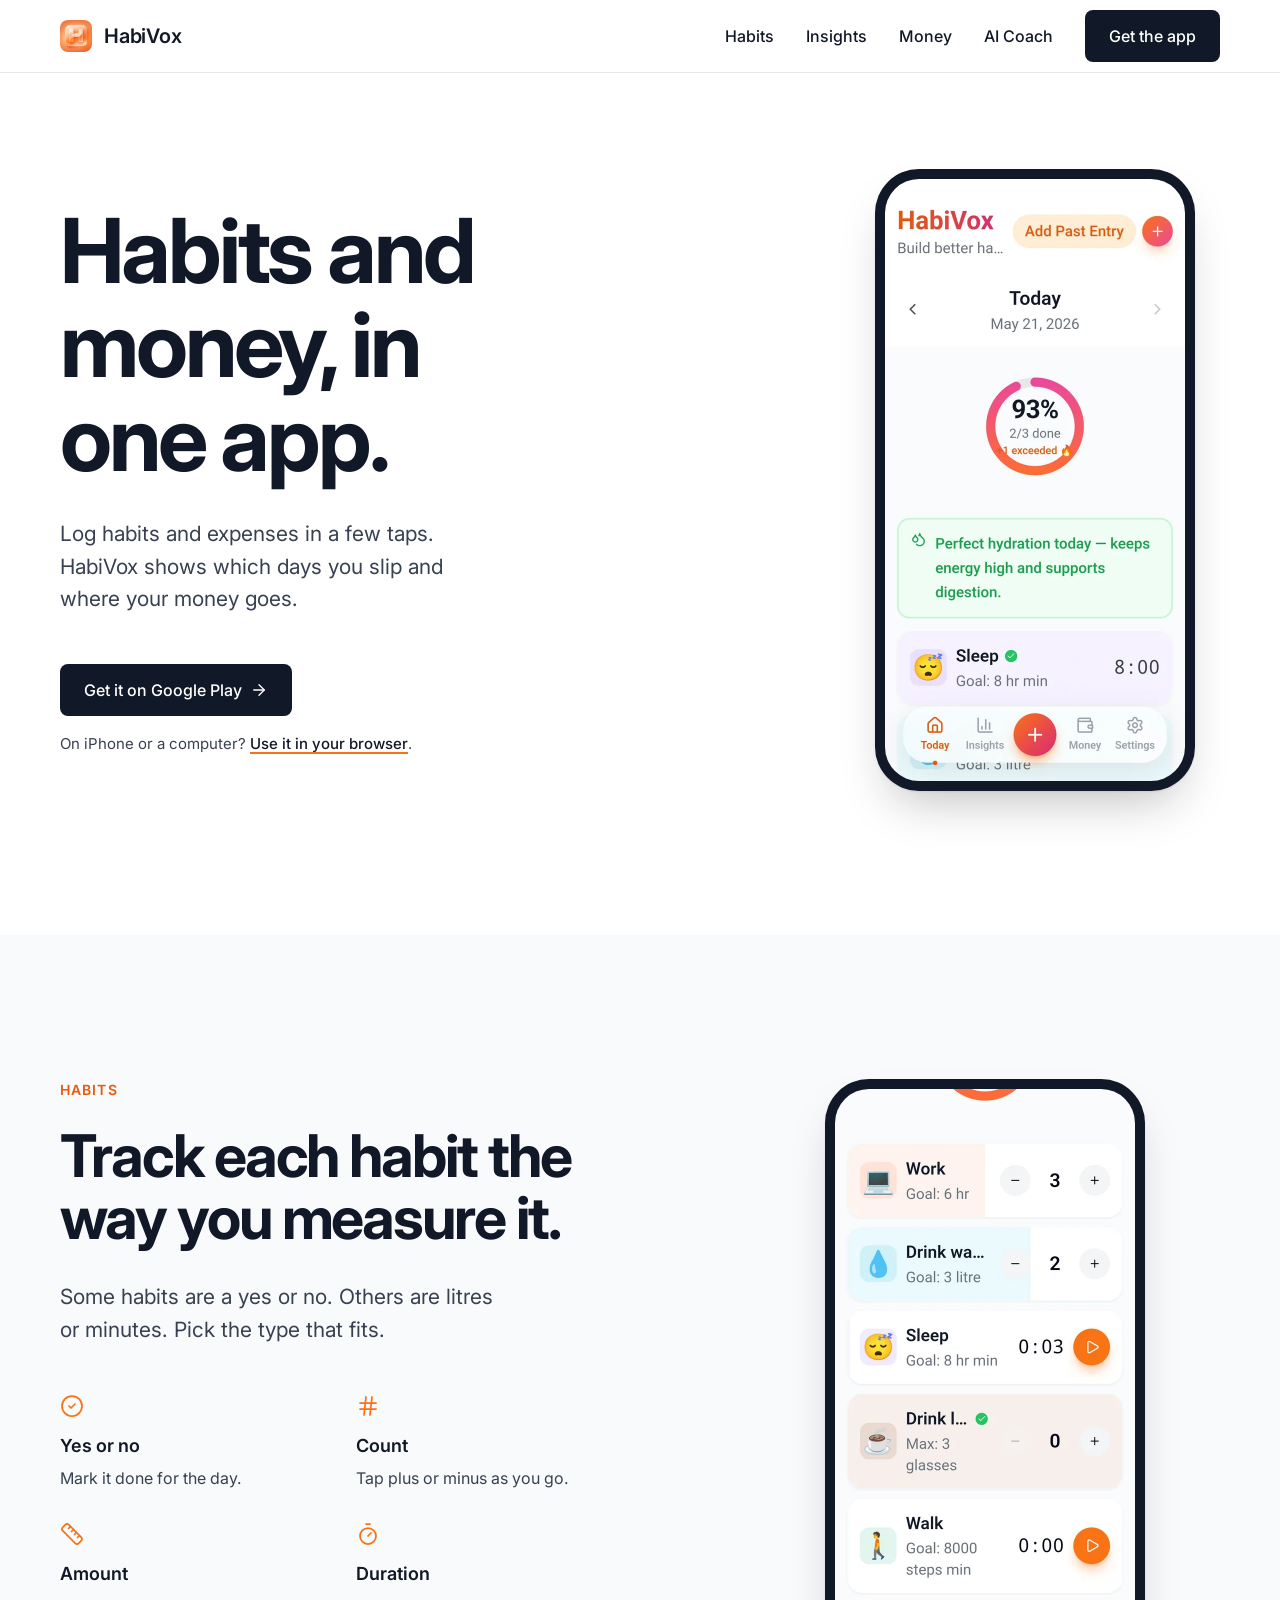
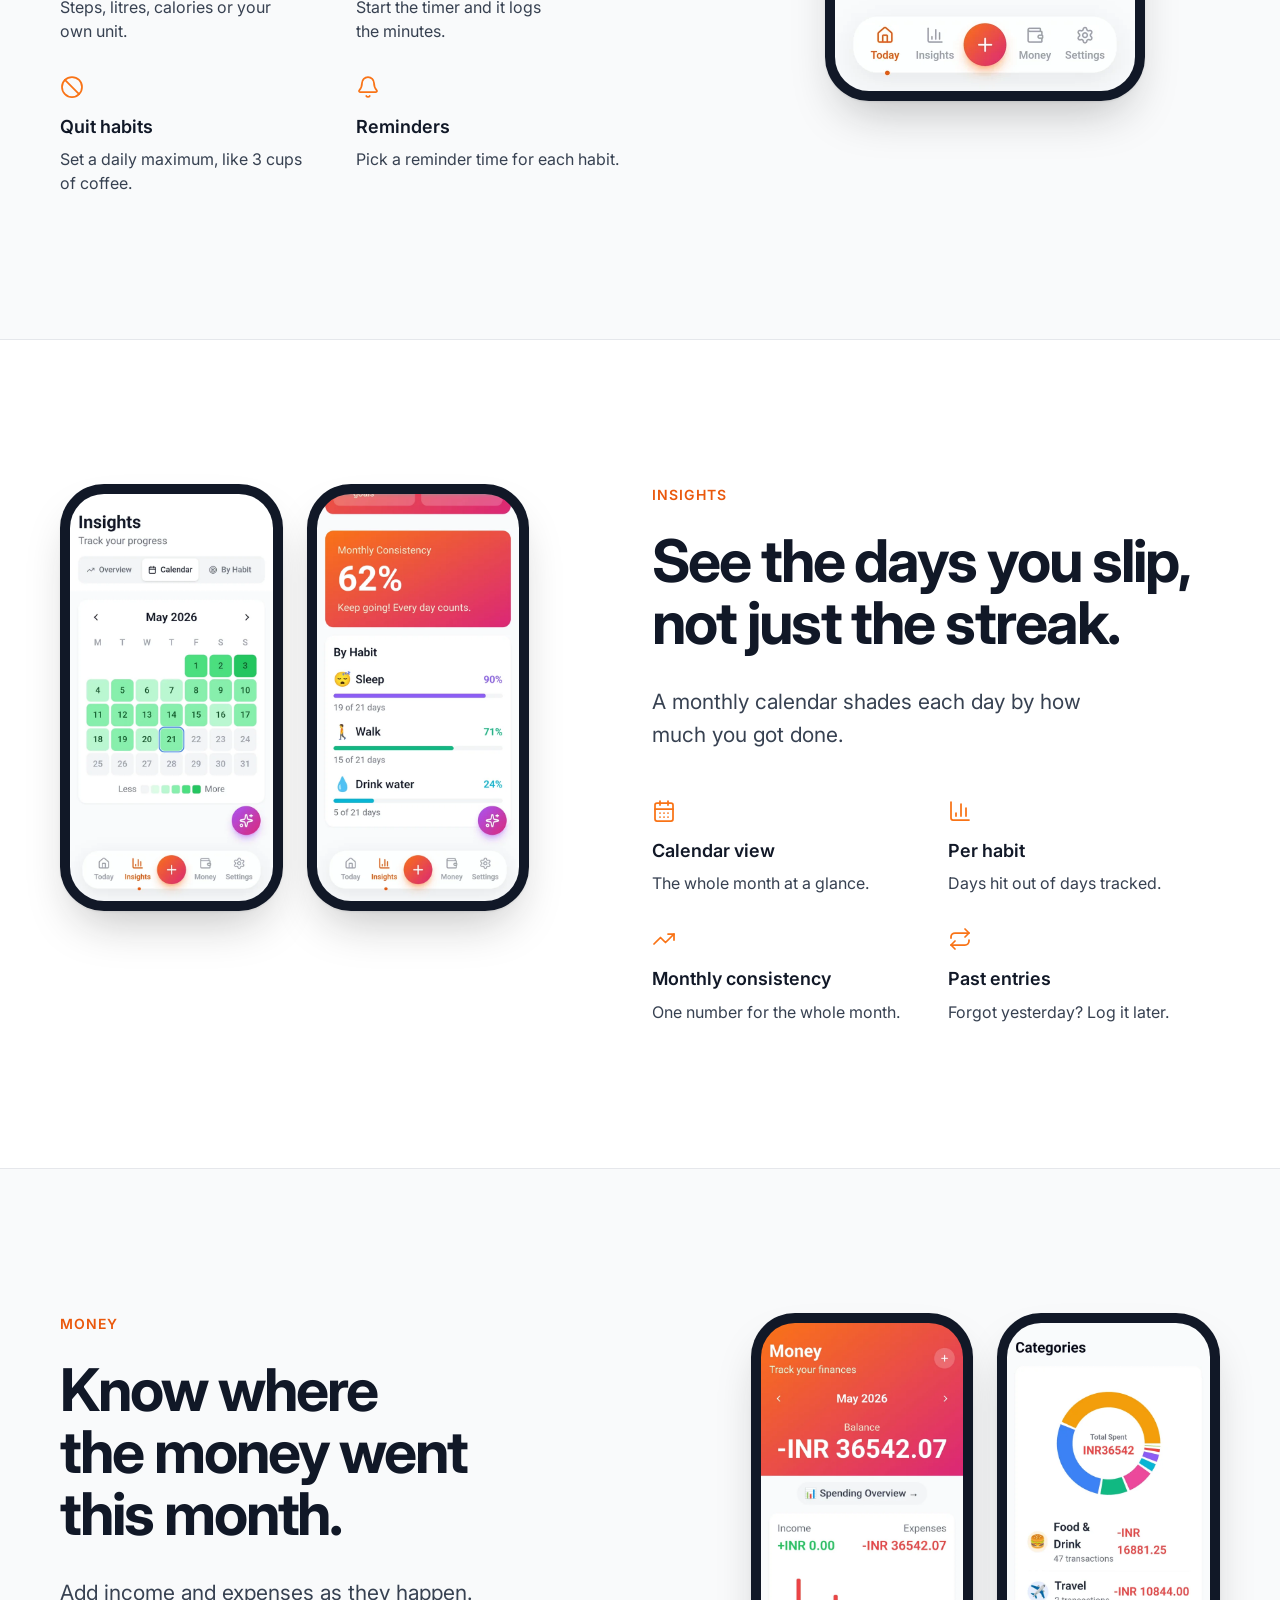
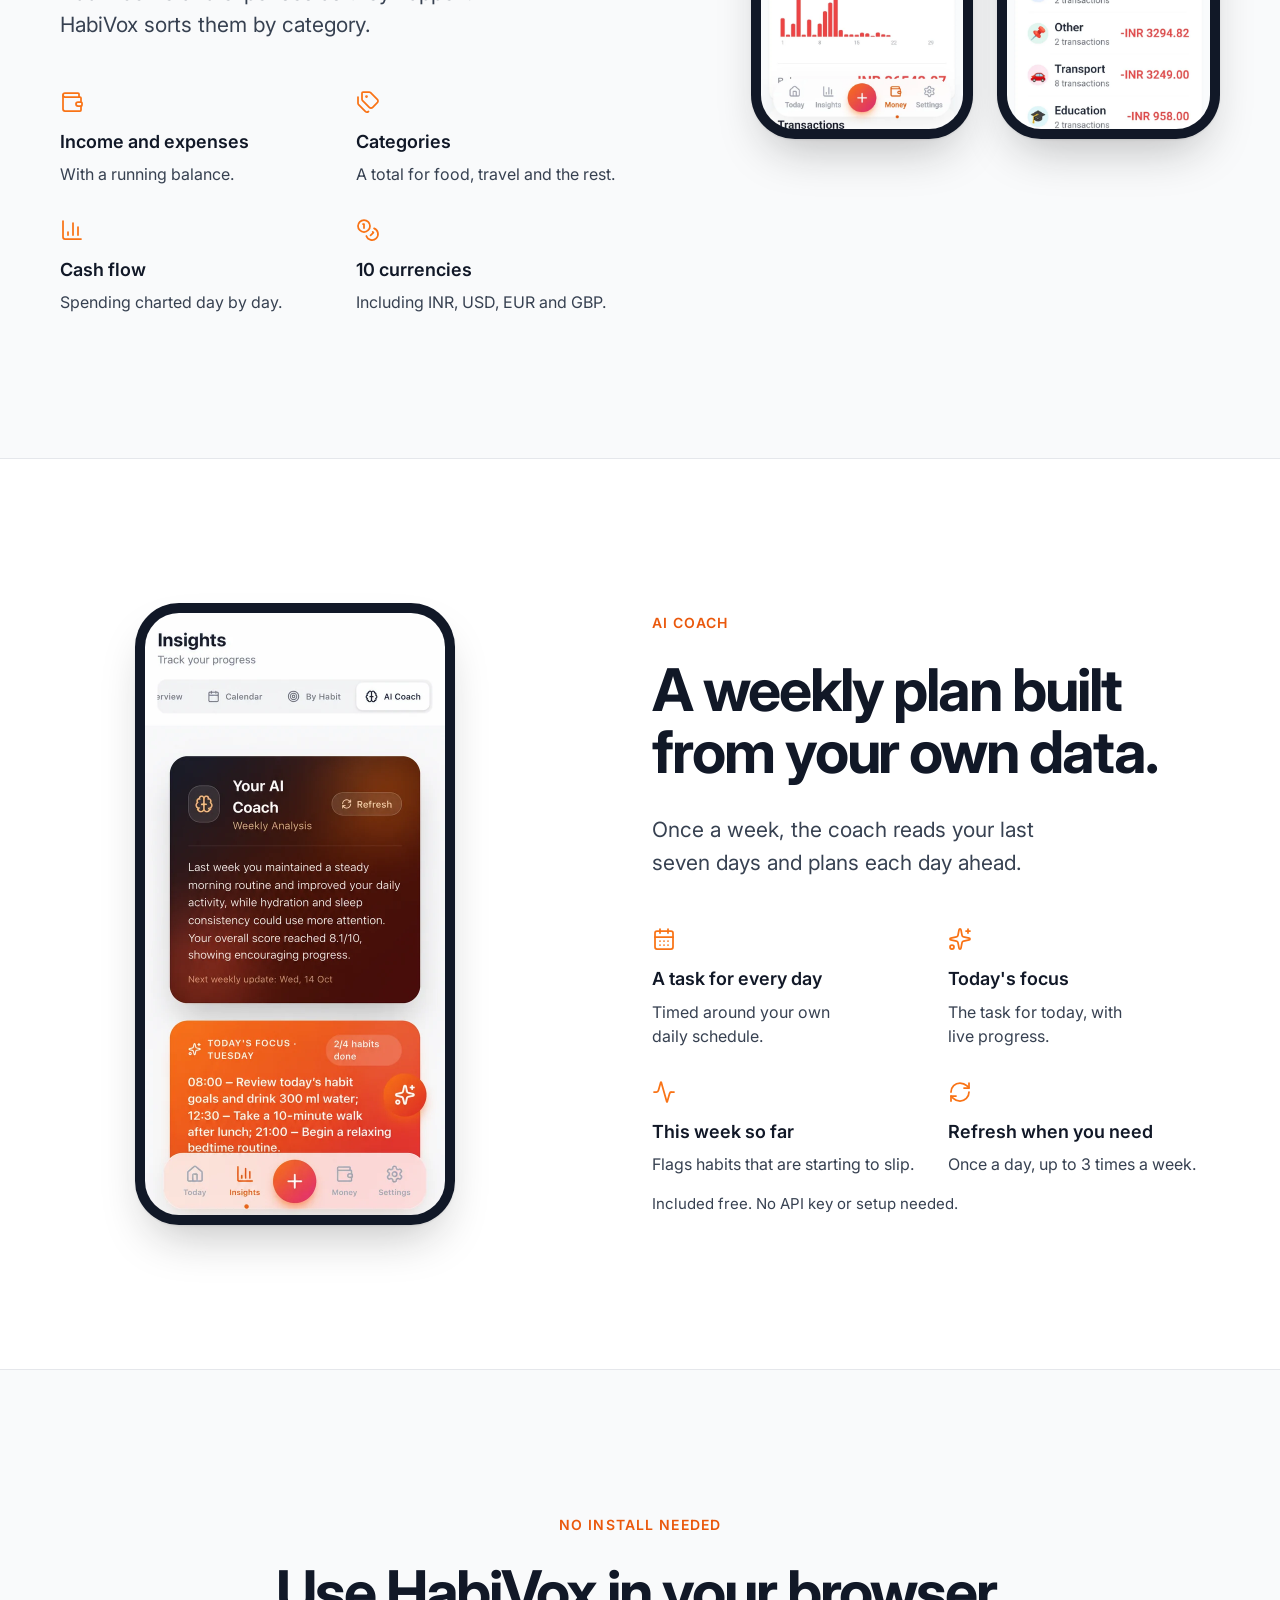
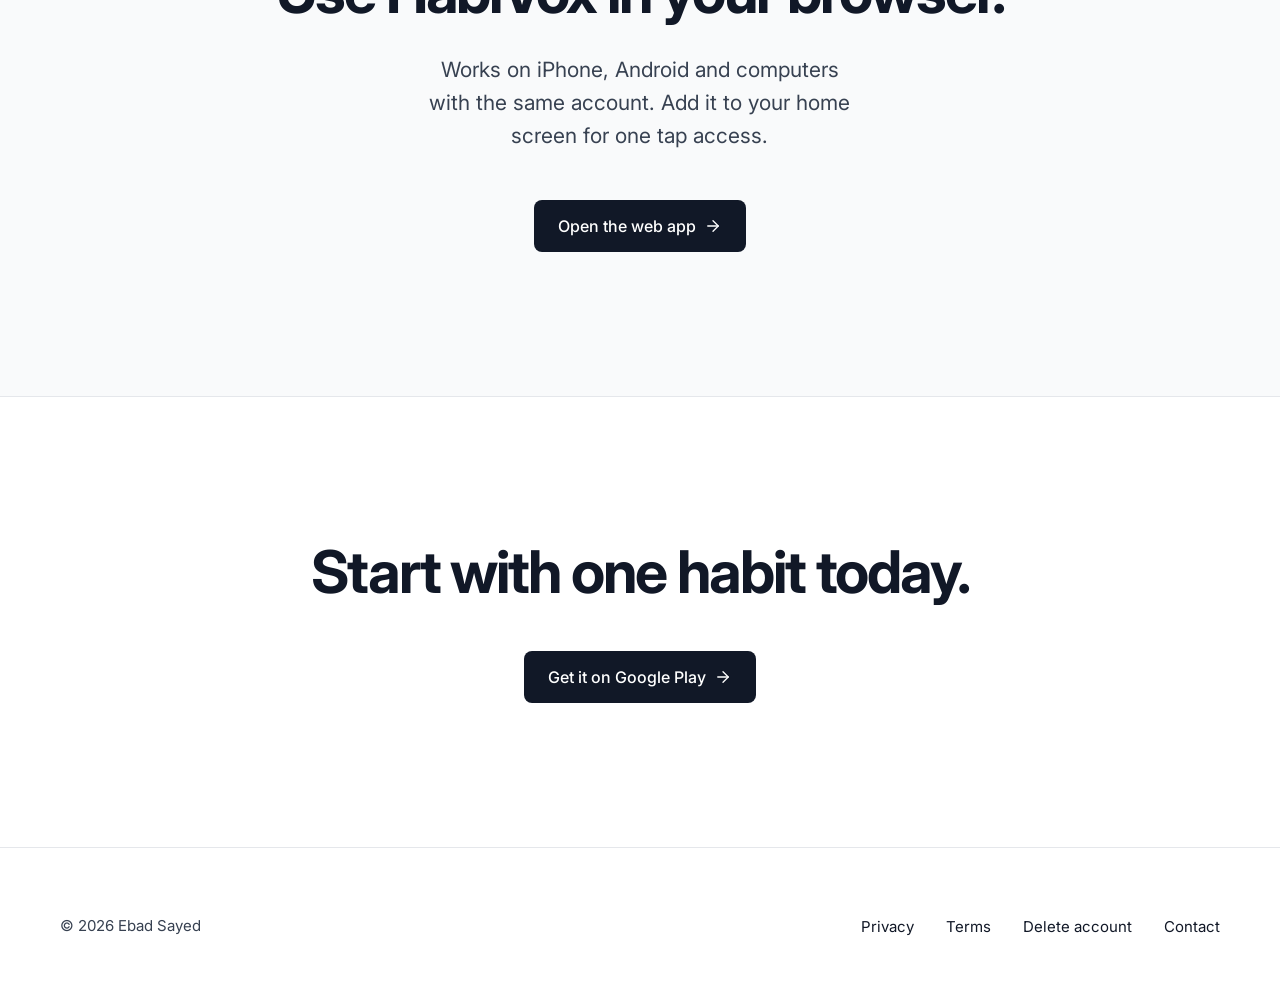
==== index.html @ 3255ec62 "AI Coach section: use the real app screenshot instead of the HTML mock Co-Authored-By: Claude Opus 5" ====
<!doctype html>
<html lang="en">
<head>
  <meta charset="utf-8">
  <meta name="viewport" content="width=device-width, initial-scale=1">
  <title>HabiVox: Habit and Money Tracker</title>
  <meta name="description" content="Track habits and expenses in one app. Four ways to log a habit, a calendar of your month, and a clear view of where your money goes. On Android and in your browser.">
  <meta name="theme-color" content="#ffffff">
  <meta property="og:type" content="website">
  <meta property="og:site_name" content="HabiVox">
  <meta property="og:title" content="HabiVox: Habit and Money Tracker">
  <meta property="og:description" content="Track habits and expenses in one app. Four ways to log a habit, a calendar of your month, and a clear view of where your money goes. On Android and in your browser.">
  <meta name="twitter:card" content="summary_large_image">
  <link rel="canonical" href="https://www.habivox.in/">
  <meta property="og:url" content="https://www.habivox.in/">
  <meta property="og:image" content="https://www.habivox.in/assets/og-image.jpg">
  <meta property="og:image:width" content="1200">
  <meta property="og:image:height" content="630">
  <meta name="twitter:image" content="https://www.habivox.in/assets/og-image.jpg">
  <link rel="icon" href="favicon.ico" sizes="48x48">
  <link rel="icon" href="assets/favicon-32.png" type="image/png" sizes="32x32">
  <link rel="apple-touch-icon" href="assets/apple-touch-icon.png">
  <link rel="manifest" href="site.webmanifest">
  <link rel="preconnect" href="https://fonts.googleapis.com">
  <link rel="preconnect" href="https://fonts.gstatic.com" crossorigin>
  <link rel="stylesheet" href="https://fonts.googleapis.com/css2?family=Inter:wght@400;500;600;700&display=swap">
  <link rel="stylesheet" href="styles.css?v=9e4456d3">
</head>
<body>
<a class="skip" href="#main">Skip to content</a>
<header class="header">
  <div class="wrap header__inner">
    <a class="brand" href="#main" aria-label="HabiVox home">
      <img src="assets/logo-96.png" width="32" height="32" alt="">
      HabiVox
    </a>
    <nav class="nav" aria-label="Main">
      <ul class="nav__links">
          <li><a href="#habits">Habits</a></li>
          <li><a href="#insights">Insights</a></li>
          <li><a href="#money">Money</a></li>
          <li><a href="#ai">AI Coach</a></li>
      </ul>
      <a class="btn" href="https://play.google.com/store/apps/details?id=com.habivox.app">Get the app</a>
      <details class="menu">
        <summary aria-label="Menu"><span class="icon-open"><svg class="icon" xmlns="http://www.w3.org/2000/svg" width="24" height="24" viewBox="0 0 24 24" fill="none" stroke="currentColor" stroke-width="1.75" stroke-linecap="round" stroke-linejoin="round" aria-hidden="true"><path d="M4 5h16"/><path d="M4 12h16"/><path d="M4 19h16"/></svg></span><span class="icon-close"><svg class="icon" xmlns="http://www.w3.org/2000/svg" width="24" height="24" viewBox="0 0 24 24" fill="none" stroke="currentColor" stroke-width="1.75" stroke-linecap="round" stroke-linejoin="round" aria-hidden="true"><path d="M18 6 6 18"/><path d="m6 6 12 12"/></svg></span></summary>
        <div class="menu__panel">
          <ul>
          <li><a href="#habits">Habits</a></li>
          <li><a href="#insights">Insights</a></li>
          <li><a href="#money">Money</a></li>
          <li><a href="#ai">AI Coach</a></li>
          </ul>
          <a class="btn" href="https://play.google.com/store/apps/details?id=com.habivox.app">Get the app</a>
        </div>
      </details>
    </nav>
  </div>
</header>
<main id="main">
  <section class="hero">
    <div class="wrap grid">
      <div class="hero__text">
        <h1>Habits and money, in one app.</h1>
        <p class="lead">Log habits and expenses in a few taps. HabiVox shows which days you slip and where your money goes.</p>
        <div class="cta">
          <a class="btn" href="https://play.google.com/store/apps/details?id=com.habivox.app">Get it on Google Play <svg class="icon" xmlns="http://www.w3.org/2000/svg" width="24" height="24" viewBox="0 0 24 24" fill="none" stroke="currentColor" stroke-width="1.75" stroke-linecap="round" stroke-linejoin="round" aria-hidden="true"><path d="M5 12h14"/><path d="m12 5 7 7-7 7"/></svg></a>
          <p class="note">On iPhone or a computer? <a href="https://app.habivox.in">Use it in your browser</a>.</p>
        </div>
      </div>
      <div class="hero__media">
        <div class="phone">
          <img src="assets/screens/today.webp" width="600" height="1204" alt="HabiVox Today screen showing 93 percent of habits done and a Sleep habit with an 8 hour goal" fetchpriority="high">
        </div>
      </div>
    </div>
  </section>

  <section class="section section--surface" id="habits">
    <div class="wrap grid feature">
      <div class="feature__text">
        <p class="eyebrow">Habits</p>
        <h2>Track each habit the way you measure it.</h2>
        <p class="lead">Some habits are a yes or no. Others are litres or minutes. Pick the type that fits.</p>
        <ul class="points">
          <li><svg class="icon" xmlns="http://www.w3.org/2000/svg" width="24" height="24" viewBox="0 0 24 24" fill="none" stroke="currentColor" stroke-width="1.75" stroke-linecap="round" stroke-linejoin="round" aria-hidden="true"><circle cx="12" cy="12" r="10"/><path d="m9 12 2 2 4-4"/></svg><h3>Yes or no</h3><p>Mark it done for the day.</p></li>
          <li><svg class="icon" xmlns="http://www.w3.org/2000/svg" width="24" height="24" viewBox="0 0 24 24" fill="none" stroke="currentColor" stroke-width="1.75" stroke-linecap="round" stroke-linejoin="round" aria-hidden="true"><line x1="4" x2="20" y1="9" y2="9"/><line x1="4" x2="20" y1="15" y2="15"/><line x1="10" x2="8" y1="3" y2="21"/><line x1="16" x2="14" y1="3" y2="21"/></svg><h3>Count</h3><p>Tap plus or minus as you go.</p></li>
          <li><svg class="icon" xmlns="http://www.w3.org/2000/svg" width="24" height="24" viewBox="0 0 24 24" fill="none" stroke="currentColor" stroke-width="1.75" stroke-linecap="round" stroke-linejoin="round" aria-hidden="true"><path d="M21.3 15.3a2.4 2.4 0 0 1 0 3.4l-2.6 2.6a2.4 2.4 0 0 1-3.4 0L2.7 8.7a2.41 2.41 0 0 1 0-3.4l2.6-2.6a2.41 2.41 0 0 1 3.4 0Z"/><path d="m14.5 12.5 2-2"/><path d="m11.5 9.5 2-2"/><path d="m8.5 6.5 2-2"/><path d="m17.5 15.5 2-2"/></svg><h3>Amount</h3><p>Steps, litres, calories or your own unit.</p></li>
          <li><svg class="icon" xmlns="http://www.w3.org/2000/svg" width="24" height="24" viewBox="0 0 24 24" fill="none" stroke="currentColor" stroke-width="1.75" stroke-linecap="round" stroke-linejoin="round" aria-hidden="true"><line x1="10" x2="14" y1="2" y2="2"/><line x1="12" x2="15" y1="14" y2="11"/><circle cx="12" cy="14" r="8"/></svg><h3>Duration</h3><p>Start the timer and it logs the minutes.</p></li>
          <li><svg class="icon" xmlns="http://www.w3.org/2000/svg" width="24" height="24" viewBox="0 0 24 24" fill="none" stroke="currentColor" stroke-width="1.75" stroke-linecap="round" stroke-linejoin="round" aria-hidden="true"><path d="M4.929 4.929 19.07 19.071"/><circle cx="12" cy="12" r="10"/></svg><h3>Quit habits</h3><p>Set a daily maximum, like 3 cups of coffee.</p></li>
          <li><svg class="icon" xmlns="http://www.w3.org/2000/svg" width="24" height="24" viewBox="0 0 24 24" fill="none" stroke="currentColor" stroke-width="1.75" stroke-linecap="round" stroke-linejoin="round" aria-hidden="true"><path d="M10.268 21a2 2 0 0 0 3.464 0"/><path d="M3.262 15.326A1 1 0 0 0 4 17h16a1 1 0 0 0 .74-1.673C19.41 13.956 18 12.499 18 8A6 6 0 0 0 6 8c0 4.499-1.411 5.956-2.738 7.326"/></svg><h3>Reminders</h3><p>Pick a reminder time for each habit.</p></li>
        </ul>
      </div>
      <div class="feature__media">
        <div class="phone">
          <img src="assets/screens/habits.webp" width="600" height="1204" alt="List of habits in HabiVox: Work as a count, Drink water in litres, Sleep and Walk with timers, and Drink less caffeine as a quit habit" loading="lazy">
        </div>
      </div>
    </div>
  </section>

  <section class="section" id="insights">
    <div class="wrap grid feature feature--flip">
      <div class="feature__text">
        <p class="eyebrow">Insights</p>
        <h2>See the days you slip, not just the streak.</h2>
        <p class="lead">A monthly calendar shades each day by how much you got done.</p>
        <ul class="points">
          <li><svg class="icon" xmlns="http://www.w3.org/2000/svg" width="24" height="24" viewBox="0 0 24 24" fill="none" stroke="currentColor" stroke-width="1.75" stroke-linecap="round" stroke-linejoin="round" aria-hidden="true"><path d="M8 2v4"/><path d="M16 2v4"/><rect width="18" height="18" x="3" y="4" rx="2"/><path d="M3 10h18"/><path d="M8 14h.01"/><path d="M12 14h.01"/><path d="M16 14h.01"/><path d="M8 18h.01"/><path d="M12 18h.01"/><path d="M16 18h.01"/></svg><h3>Calendar view</h3><p>The whole month at a glance.</p></li>
          <li><svg class="icon" xmlns="http://www.w3.org/2000/svg" width="24" height="24" viewBox="0 0 24 24" fill="none" stroke="currentColor" stroke-width="1.75" stroke-linecap="round" stroke-linejoin="round" aria-hidden="true"><path d="M3 3v16a2 2 0 0 0 2 2h16"/><path d="M18 17V9"/><path d="M13 17V5"/><path d="M8 17v-3"/></svg><h3>Per habit</h3><p>Days hit out of days tracked.</p></li>
          <li><svg class="icon" xmlns="http://www.w3.org/2000/svg" width="24" height="24" viewBox="0 0 24 24" fill="none" stroke="currentColor" stroke-width="1.75" stroke-linecap="round" stroke-linejoin="round" aria-hidden="true"><path d="M16 7h6v6"/><path d="m22 7-8.5 8.5-5-5L2 17"/></svg><h3>Monthly consistency</h3><p>One number for the whole month.</p></li>
          <li><svg class="icon" xmlns="http://www.w3.org/2000/svg" width="24" height="24" viewBox="0 0 24 24" fill="none" stroke="currentColor" stroke-width="1.75" stroke-linecap="round" stroke-linejoin="round" aria-hidden="true"><path d="m17 2 4 4-4 4"/><path d="M3 11v-1a4 4 0 0 1 4-4h14"/><path d="m7 22-4-4 4-4"/><path d="M21 13v1a4 4 0 0 1-4 4H3"/></svg><h3>Past entries</h3><p>Forgot yesterday? Log it later.</p></li>
        </ul>
      </div>
      <div class="feature__media">
        <div class="phones">
          <div class="phone">
            <img src="assets/screens/calendar.webp" width="600" height="1204" alt="HabiVox calendar for May 2026 with completed days shaded green" loading="lazy">
          </div>
          <div class="phone">
            <img src="assets/screens/consistency.webp" width="600" height="1204" alt="HabiVox insights showing 62 percent monthly consistency and progress for Sleep, Walk and Drink water" loading="lazy">
          </div>
        </div>
      </div>
    </div>
  </section>

  <section class="section section--surface" id="money">
    <div class="wrap grid feature">
      <div class="feature__text">
        <p class="eyebrow">Money</p>
        <h2>Know where the money went this month.</h2>
        <p class="lead">Add income and expenses as they happen. HabiVox sorts them by category.</p>
        <ul class="points">
          <li><svg class="icon" xmlns="http://www.w3.org/2000/svg" width="24" height="24" viewBox="0 0 24 24" fill="none" stroke="currentColor" stroke-width="1.75" stroke-linecap="round" stroke-linejoin="round" aria-hidden="true"><path d="M19 7V4a1 1 0 0 0-1-1H5a2 2 0 0 0 0 4h15a1 1 0 0 1 1 1v4h-3a2 2 0 0 0 0 4h3a1 1 0 0 0 1-1v-2a1 1 0 0 0-1-1"/><path d="M3 5v14a2 2 0 0 0 2 2h15a1 1 0 0 0 1-1v-4"/></svg><h3>Income and expenses</h3><p>With a running balance.</p></li>
          <li><svg class="icon" xmlns="http://www.w3.org/2000/svg" width="24" height="24" viewBox="0 0 24 24" fill="none" stroke="currentColor" stroke-width="1.75" stroke-linecap="round" stroke-linejoin="round" aria-hidden="true"><path d="M13.172 2a2 2 0 0 1 1.414.586l6.71 6.71a2.4 2.4 0 0 1 0 3.408l-4.592 4.592a2.4 2.4 0 0 1-3.408 0l-6.71-6.71A2 2 0 0 1 6 9.172V3a1 1 0 0 1 1-1z"/><path d="M2 7v6.172a2 2 0 0 0 .586 1.414l6.71 6.71a2.4 2.4 0 0 0 3.191.193"/><circle cx="10.5" cy="6.5" r=".5" fill="currentColor"/></svg><h3>Categories</h3><p>A total for food, travel and the rest.</p></li>
          <li><svg class="icon" xmlns="http://www.w3.org/2000/svg" width="24" height="24" viewBox="0 0 24 24" fill="none" stroke="currentColor" stroke-width="1.75" stroke-linecap="round" stroke-linejoin="round" aria-hidden="true"><path d="M3 3v16a2 2 0 0 0 2 2h16"/><path d="M18 17V9"/><path d="M13 17V5"/><path d="M8 17v-3"/></svg><h3>Cash flow</h3><p>Spending charted day by day.</p></li>
          <li><svg class="icon" xmlns="http://www.w3.org/2000/svg" width="24" height="24" viewBox="0 0 24 24" fill="none" stroke="currentColor" stroke-width="1.75" stroke-linecap="round" stroke-linejoin="round" aria-hidden="true"><circle cx="8" cy="8" r="6"/><path d="M18.09 10.37A6 6 0 1 1 10.34 18"/><path d="M7 6h1v4"/><path d="m16.71 13.88.7.71-2.82 2.82"/></svg><h3>10 currencies</h3><p>Including INR, USD, EUR and GBP.</p></li>
        </ul>
      </div>
      <div class="feature__media">
        <div class="phones">
          <div class="phone">
            <img src="assets/screens/money.webp" width="600" height="1204" alt="HabiVox Money screen for May 2026 with balance, income, expenses and a daily spending chart" loading="lazy">
          </div>
          <div class="phone">
            <img src="assets/screens/categories.webp" width="600" height="1204" alt="HabiVox spending categories: Food and Drink, Travel, Other, Transport and Education with totals" loading="lazy">
          </div>
        </div>
      </div>
    </div>
  </section>

  <section class="section" id="ai">
    <div class="wrap grid feature feature--flip">
      <div class="feature__text">
        <p class="eyebrow">AI Coach</p>
        <h2>A weekly plan built from your own data.</h2>
        <p class="lead">Once a week, the coach reads your last seven days and plans each day ahead.</p>
        <ul class="points">
          <li><svg class="icon" xmlns="http://www.w3.org/2000/svg" width="24" height="24" viewBox="0 0 24 24" fill="none" stroke="currentColor" stroke-width="1.75" stroke-linecap="round" stroke-linejoin="round" aria-hidden="true"><path d="M8 2v4"/><path d="M16 2v4"/><rect width="18" height="18" x="3" y="4" rx="2"/><path d="M3 10h18"/><path d="M8 14h.01"/><path d="M12 14h.01"/><path d="M16 14h.01"/><path d="M8 18h.01"/><path d="M12 18h.01"/><path d="M16 18h.01"/></svg><h3>A task for every day</h3><p>Timed around your own daily schedule.</p></li>
          <li><svg class="icon" xmlns="http://www.w3.org/2000/svg" width="24" height="24" viewBox="0 0 24 24" fill="none" stroke="currentColor" stroke-width="1.75" stroke-linecap="round" stroke-linejoin="round" aria-hidden="true"><path d="M11.017 2.814a1 1 0 0 1 1.966 0l1.051 5.558a2 2 0 0 0 1.594 1.594l5.558 1.051a1 1 0 0 1 0 1.966l-5.558 1.051a2 2 0 0 0-1.594 1.594l-1.051 5.558a1 1 0 0 1-1.966 0l-1.051-5.558a2 2 0 0 0-1.594-1.594l-5.558-1.051a1 1 0 0 1 0-1.966l5.558-1.051a2 2 0 0 0 1.594-1.594z"/><path d="M20 2v4"/><path d="M22 4h-4"/><circle cx="4" cy="20" r="2"/></svg><h3>Today's focus</h3><p>The task for today, with live progress.</p></li>
          <li><svg class="icon" xmlns="http://www.w3.org/2000/svg" width="24" height="24" viewBox="0 0 24 24" fill="none" stroke="currentColor" stroke-width="1.75" stroke-linecap="round" stroke-linejoin="round" aria-hidden="true"><path d="M22 12h-2.48a2 2 0 0 0-1.93 1.46l-2.35 8.36a.25.25 0 0 1-.48 0L9.24 2.18a.25.25 0 0 0-.48 0l-2.35 8.36A2 2 0 0 1 4.49 12H2"/></svg><h3>This week so far</h3><p>Flags habits that are starting to slip.</p></li>
          <li><svg class="icon" xmlns="http://www.w3.org/2000/svg" width="24" height="24" viewBox="0 0 24 24" fill="none" stroke="currentColor" stroke-width="1.75" stroke-linecap="round" stroke-linejoin="round" aria-hidden="true"><path d="M3 12a9 9 0 0 1 9-9 9.75 9.75 0 0 1 6.74 2.74L21 8"/><path d="M21 3v5h-5"/><path d="M21 12a9 9 0 0 1-9 9 9.75 9.75 0 0 1-6.74-2.74L3 16"/><path d="M8 16H3v5"/></svg><h3>Refresh when you need</h3><p>Once a day, up to 3 times a week.</p></li>
        </ul>
        <p class="note">Included free. No API key or setup needed.</p>
      </div>
      <div class="feature__media">
        <div class="phone">
          <img src="assets/screens/ai-coach.webp" width="600" height="1204" alt="HabiVox AI Coach screen with a weekly summary, Refresh button, next weekly update date and today's focus task" loading="lazy">
        </div>
      </div>
    </div>
  </section>



  <section class="section section--surface" id="web">
    <div class="wrap grid">
      <div class="center">
        <p class="eyebrow">No install needed</p>
        <h2>Use HabiVox in your browser.</h2>
        <p class="lead">Works on iPhone, Android and computers with the same account. Add it to your home screen for one tap access.</p>
        <div class="cta">
          <a class="btn" href="https://app.habivox.in">Open the web app <svg class="icon" xmlns="http://www.w3.org/2000/svg" width="24" height="24" viewBox="0 0 24 24" fill="none" stroke="currentColor" stroke-width="1.75" stroke-linecap="round" stroke-linejoin="round" aria-hidden="true"><path d="M5 12h14"/><path d="m12 5 7 7-7 7"/></svg></a>
        </div>
      </div>
    </div>
  </section>

  <section class="section">
    <div class="wrap grid">
      <div class="center">
        <h2>Start with one habit today.</h2>
        <div class="cta">
          <a class="btn" href="https://play.google.com/store/apps/details?id=com.habivox.app">Get it on Google Play <svg class="icon" xmlns="http://www.w3.org/2000/svg" width="24" height="24" viewBox="0 0 24 24" fill="none" stroke="currentColor" stroke-width="1.75" stroke-linecap="round" stroke-linejoin="round" aria-hidden="true"><path d="M5 12h14"/><path d="m12 5 7 7-7 7"/></svg></a>
        </div>
      </div>
    </div>
  </section>
</main>

<footer class="footer">
  <div class="wrap footer__inner">
    <small>&copy; 2026 Ebad Sayed</small>
    <ul class="footer__links">
      <li><a href="privacy.html">Privacy</a></li>
      <li><a href="terms.html">Terms</a></li>
      <li><a href="delete-account.html">Delete account</a></li>
      <li><a href="mailto:ebad7work@gmail.com">Contact</a></li>
    </ul>
  </div>
</footer>
<script>
  // Close the mobile menu after tapping a link in it.
  document.querySelectorAll('.menu__panel a').forEach(function (a) {
    a.addEventListener('click', function () { a.closest('details').removeAttribute('open'); });
  });
</script>
</body>
</html>
---- styles.css ----
/* HabiVox site
   Font: Inter, matching the app's system font (San Francisco / Roboto)
   Brand colors, from the app: orange #F97316 and gray-900 #111827.
   --orange-text is the app's darker orange (orange-600), used only where
   orange is small text, so it stays readable.
   Spacing: 8px scale. Layout: 12-column grid, 1160px max. */

:root {
  --orange: #f97316;
  --orange-text: #ea580c;
  --ink: #111827;
  --text: #1f2937;
  --muted: #374151;
  --surface: #f9fafb;
  --line: #e5e7eb;
  --white: #ffffff;

  --sans: "Inter", ui-sans-serif, system-ui, -apple-system, "Segoe UI", Roboto, sans-serif;

  --s1: 8px;
  --s2: 16px;
  --s3: 24px;
  --s4: 32px;
  --s5: 48px;
  --s6: 64px;
  --s7: 96px;
  --s8: 144px;

  --max: 1160px;
  --gutter: 24px;
  --radius: 8px;
}

*,
*::before,
*::after {
  box-sizing: border-box;
}

html {
  -webkit-text-size-adjust: 100%;
  scroll-behavior: auto;
}

body {
  margin: 0;
  background: var(--white);
  color: var(--text);
  font-family: var(--sans);
  font-size: 18px;
  line-height: 1.6;
  -webkit-font-smoothing: antialiased;
  text-rendering: optimizeLegibility;
}

img {
  display: block;
  max-width: 100%;
  height: auto;
}

a {
  color: inherit;
}

h1,
h2,
h3 {
  margin: 0;
  color: var(--ink);
  font-weight: 700;
}

h1,
h2 {
  letter-spacing: -0.035em;
  line-height: 1.05;
  text-wrap: balance;
}

.lead,
.points p {
  text-wrap: pretty;
}

h1 {
  font-size: clamp(48px, 7vw, 96px);
}

h2 {
  font-size: clamp(36px, 4.6vw, 60px);
}

h3 {
  font-family: var(--sans);
  font-size: 18px;
  font-weight: 600;
  line-height: 1.35;
}

p {
  margin: 0;
}

.icon {
  width: 24px;
  height: 24px;
  flex: none;
}

.skip {
  position: absolute;
  left: -9999px;
}

.skip:focus {
  left: var(--gutter);
  top: var(--s2);
  z-index: 10;
  padding: var(--s1) var(--s2);
  background: var(--ink);
  color: var(--white);
}

/* ---------- Layout ---------- */

.wrap {
  width: 100%;
  max-width: calc(var(--max) + var(--gutter) * 2);
  margin: 0 auto;
  padding: 0 var(--gutter);
}

.grid {
  display: grid;
  grid-template-columns: repeat(12, minmax(0, 1fr));
  column-gap: var(--gutter);
}

.section {
  padding: var(--s8) 0;
}

.section + .section {
  border-top: 1px solid var(--line);
}

.section--surface {
  background: var(--surface);
}

.eyebrow {
  margin-bottom: var(--s3);
  color: var(--orange-text);
  font-size: 14px;
  font-weight: 600;
  letter-spacing: 0.08em;
  text-transform: uppercase;
}

.lead {
  margin-top: var(--s4);
  max-width: 34ch;
  color: var(--muted);
  font-size: 21px;
  line-height: 1.55;
}

/* ---------- Button (one style, used everywhere) ---------- */

.btn {
  display: inline-flex;
  align-items: center;
  gap: var(--s1);
  height: 52px;
  padding: 0 var(--s3);
  border: 0;
  border-radius: var(--radius);
  background: var(--ink);
  color: var(--white);
  font-family: var(--sans);
  font-size: 16px;
  font-weight: 500;
  line-height: 1;
  text-decoration: none;
  white-space: nowrap;
  transition: background-color 0.15s ease;
}

.btn:hover {
  background: var(--orange-text);
}

.btn:focus-visible,
a:focus-visible,
summary:focus-visible {
  outline: 2px solid var(--orange);
  outline-offset: 3px;
}

.btn .icon {
  width: 18px;
  height: 18px;
}

.cta {
  margin-top: var(--s5);
}

.note {
  margin-top: var(--s2);
  color: var(--muted);
  font-size: 15px;
}

.note a {
  color: var(--ink);
  font-weight: 500;
  text-decoration-color: var(--orange);
  text-decoration-thickness: 2px;
  text-underline-offset: 3px;
}

.note a:hover {
  color: var(--orange-text);
}

/* ---------- Header ---------- */

.header {
  position: sticky;
  top: 0;
  z-index: 5;
  background: rgba(255, 255, 255, 0.94);
  border-bottom: 1px solid var(--line);
  backdrop-filter: saturate(1.4) blur(8px);
  -webkit-backdrop-filter: saturate(1.4) blur(8px);
}

.header__inner {
  display: flex;
  align-items: center;
  justify-content: space-between;
  height: 72px;
}

.brand {
  display: inline-flex;
  align-items: center;
  gap: 12px;
  color: var(--ink);
  font-size: 20px;
  font-weight: 600;
  letter-spacing: -0.01em;
  text-decoration: none;
}

.brand img {
  width: 32px;
  height: 32px;
  border-radius: 8px;
}

.nav {
  display: flex;
  align-items: center;
  gap: var(--s4);
}

.nav__links {
  display: flex;
  gap: var(--s4);
  margin: 0;
  padding: 0;
  list-style: none;
}

.nav__links a {
  color: var(--ink);
  font-size: 16px;
  font-weight: 500;
  text-decoration: none;
}

.nav__links a:hover {
  color: var(--orange);
}

.menu {
  display: none;
}

/* ---------- Hero ---------- */

.hero {
  padding: var(--s7) 0 var(--s8);
}

.hero__text {
  grid-column: 1 / span 7;
  align-self: center;
}

.hero__media {
  grid-column: 9 / span 4;
}

/* ---------- Phone frame ---------- */

.phone {
  width: 100%;
  max-width: 320px;
  margin: 0 auto;
  padding: 10px;
  border-radius: 44px;
  background: var(--ink);
  box-shadow: 0 1px 2px rgba(20, 20, 20, 0.08), 0 24px 48px -16px rgba(20, 20, 20, 0.28);
}

.phone img {
  width: 100%;
  aspect-ratio: 600 / 1204;
  border-radius: 34px;
  background: var(--white);
  object-fit: cover;
}

.phones {
  display: grid;
  grid-template-columns: 1fr 1fr;
  gap: var(--gutter);
}

/* ---------- Feature sections ---------- */

.feature__text {
  grid-column: 1 / span 6;
  align-self: center;
}

.feature__media {
  grid-column: 8 / span 5;
}

.feature--flip .feature__text {
  grid-column: 7 / span 6;
  grid-row: 1;
}

.feature--flip .feature__media {
  grid-column: 1 / span 5;
  grid-row: 1;
}

.points {
  display: grid;
  grid-template-columns: 1fr 1fr;
  gap: var(--s4) var(--gutter);
  margin: var(--s5) 0 0;
  padding: 0;
  list-style: none;
}

.points li {
  display: flex;
  flex-direction: column;
  gap: var(--s1);
}

.points .icon {
  margin-bottom: var(--s1);
  color: var(--orange);
}

.points p {
  color: var(--muted);
  font-size: 16px;
  line-height: 1.5;
}

/* ---------- Simple centered sections ---------- */

.center {
  grid-column: 3 / span 8;
  text-align: center;
}

.center .lead {
  margin-left: auto;
  margin-right: auto;
}

/* ---------- Footer ---------- */

.footer {
  padding: var(--s6) 0 var(--s5);
  border-top: 1px solid var(--line);
}

.footer__inner {
  display: flex;
  flex-wrap: wrap;
  align-items: center;
  justify-content: space-between;
  gap: var(--s3);
}

.footer__links {
  display: flex;
  flex-wrap: wrap;
  gap: var(--s1) var(--s4);
  margin: 0;
  padding: 0;
  list-style: none;
}

.footer__links a {
  color: var(--ink);
  font-size: 15px;
  text-decoration: none;
}

.footer__links a:hover {
  color: var(--orange);
}

.footer small {
  color: var(--muted);
  font-size: 15px;
}

/* ---------- Legal pages ---------- */

.legal {
  padding: var(--s7) 0 var(--s8);
}

.legal__body {
  max-width: 680px;
}

.legal h1 {
  font-size: clamp(40px, 5.6vw, 64px);
}

.legal .updated {
  margin-top: var(--s3);
  color: var(--muted);
  font-size: 16px;
}

.legal__body > .updated:last-child {
  margin-top: var(--s6);
  padding-top: var(--s3);
  border-top: 1px solid var(--line);
}

.legal h2 {
  margin-top: var(--s6);
  font-family: var(--sans);
  font-size: 22px;
  font-weight: 600;
  letter-spacing: 0;
  line-height: 1.3;
}

.legal p,
.legal ul {
  margin: var(--s2) 0 0;
}

.legal ul {
  padding-left: 22px;
}

.legal li + li {
  margin-top: var(--s1);
}

.legal a {
  text-decoration-color: var(--orange);
  text-decoration-thickness: 2px;
  text-underline-offset: 4px;
}

.legal .cta {
  margin-top: var(--s4);
}

/* ---------- Tablet ---------- */

@media (max-width: 960px) {
  .section {
    padding: var(--s7) 0;
  }

  .nav__links {
    gap: var(--s3);
  }

  .hero__text,
  .feature__text,
  .feature--flip .feature__text,
  .coach__head,
  .center {
    grid-column: 1 / -1;
  }

  .hero__media,
  .feature__media,
  .feature--flip .feature__media {
    grid-column: 1 / -1;
    grid-row: auto;
    margin-top: var(--s6);
  }

  .feature--flip .feature__text {
    grid-row: auto;
  }

  .hero__media .phone {
    max-width: 300px;
  }

  .feature__media .phones {
    max-width: 600px;
    margin: 0 auto;
  }

}

/* ---------- Phone ---------- */

@media (max-width: 720px) {
  body {
    font-size: 17px;
  }

  :root {
    --gutter: 16px;
  }

  .header__inner {
    height: 64px;
  }

  .nav__links,
  .nav > .btn {
    display: none;
  }

  .menu {
    display: block;
    position: relative;
  }

  .menu summary {
    display: grid;
    place-items: center;
    width: 44px;
    height: 44px;
    margin-right: -10px;
    color: var(--ink);
    cursor: pointer;
    list-style: none;
  }

  .menu summary::-webkit-details-marker {
    display: none;
  }

  .menu .icon-close,
  .menu[open] .icon-open {
    display: none;
  }

  .menu[open] .icon-close {
    display: block;
  }

  .menu__panel {
    position: fixed;
    top: 64px;
    left: 0;
    right: 0;
    padding: var(--s2) var(--gutter) var(--s4);
    background: var(--white);
    border-bottom: 1px solid var(--line);
  }

  .menu__panel ul {
    margin: 0 0 var(--s3);
    padding: 0;
    list-style: none;
  }

  .menu__panel li a {
    display: block;
    padding: 12px 0;
    color: var(--ink);
    font-size: 20px;
    font-weight: 500;
    text-decoration: none;
    border-bottom: 1px solid var(--line);
  }

  .menu__panel .btn {
    width: 100%;
    justify-content: center;
  }

  .hero {
    padding: var(--s6) 0 var(--s7);
  }

  .lead {
    margin-top: var(--s3);
    font-size: 19px;
  }

  .cta {
    margin-top: var(--s4);
  }

  .cta .btn {
    width: 100%;
    justify-content: center;
  }

  .section {
    padding: var(--s7) 0;
  }

  .points {
    grid-template-columns: 1fr;
    gap: var(--s3);
  }


  .phones {
    gap: var(--s2);
  }

  .phone {
    padding: 6px;
    border-radius: 30px;
  }

  .phone img {
    border-radius: 24px;
  }


  .footer__inner {
    flex-direction: column;
    align-items: flex-start;
  }

  .legal {
    padding: var(--s6) 0 var(--s7);
  }
}
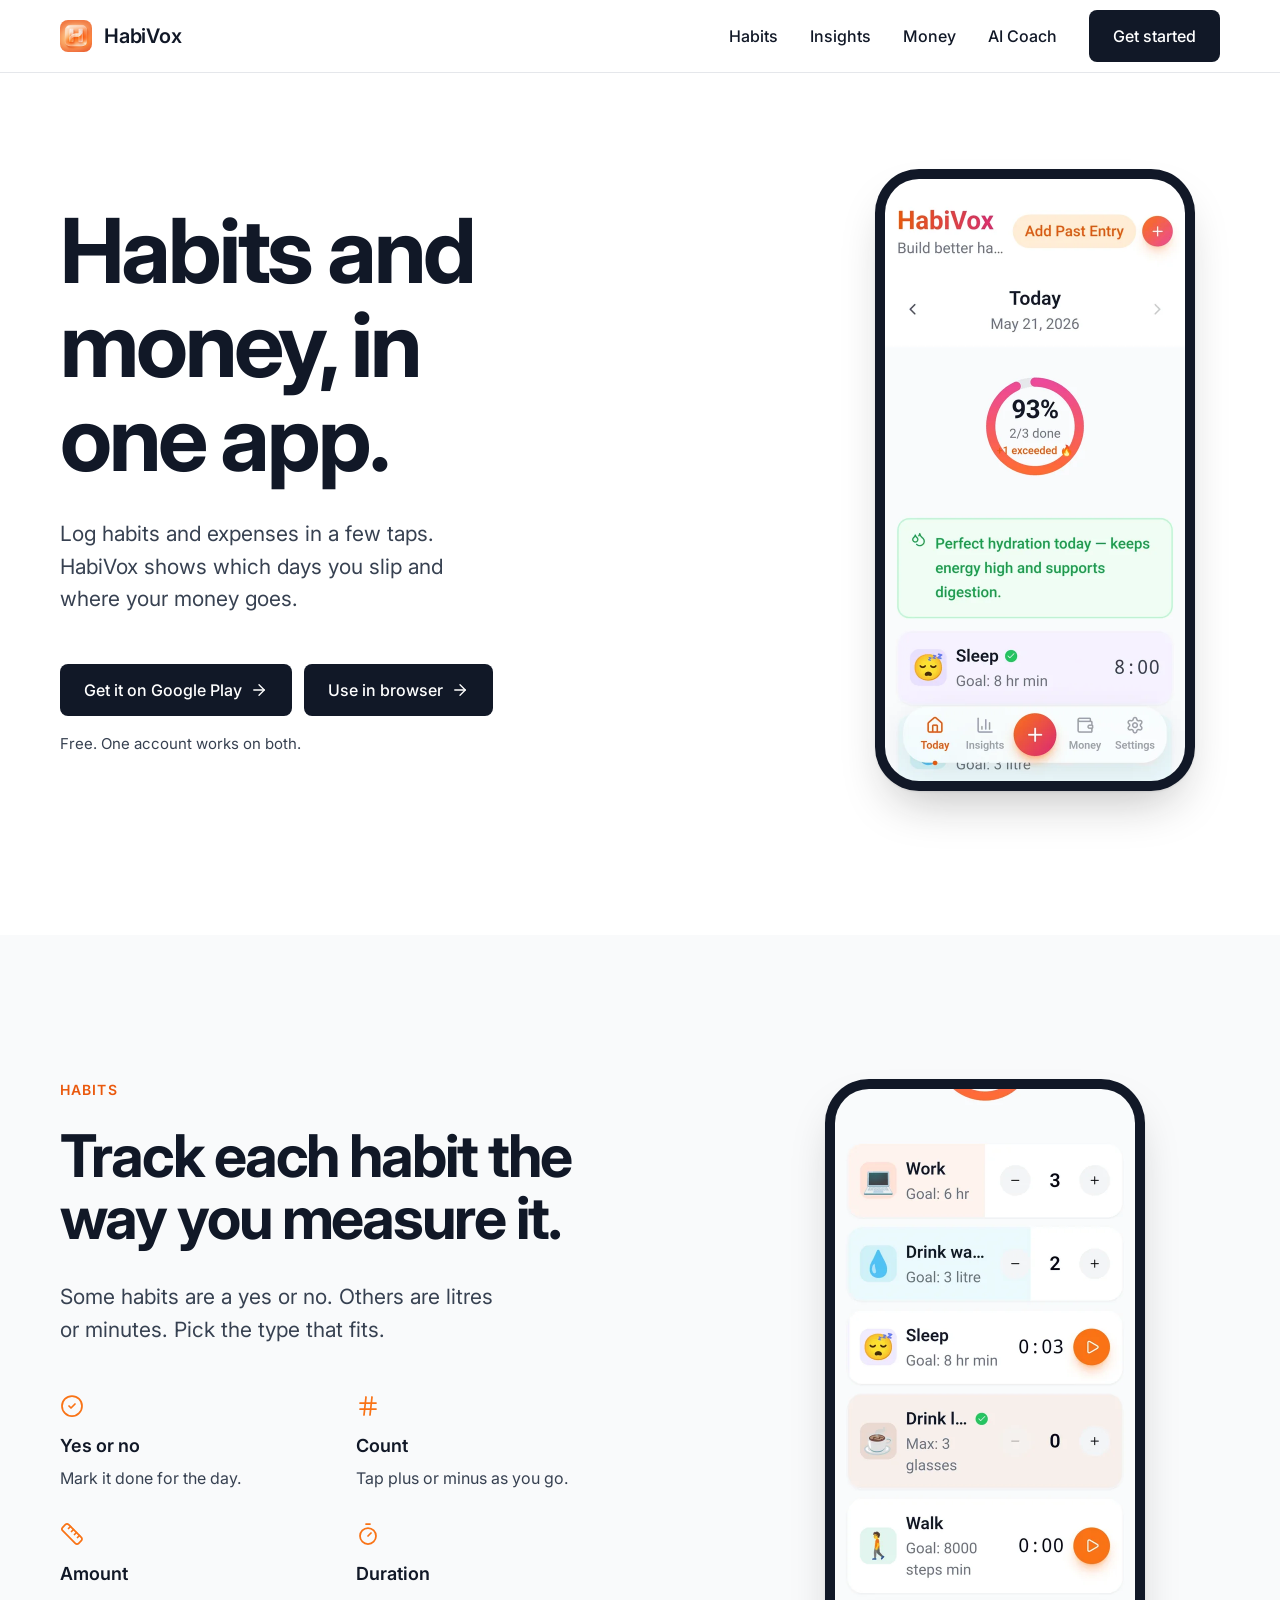
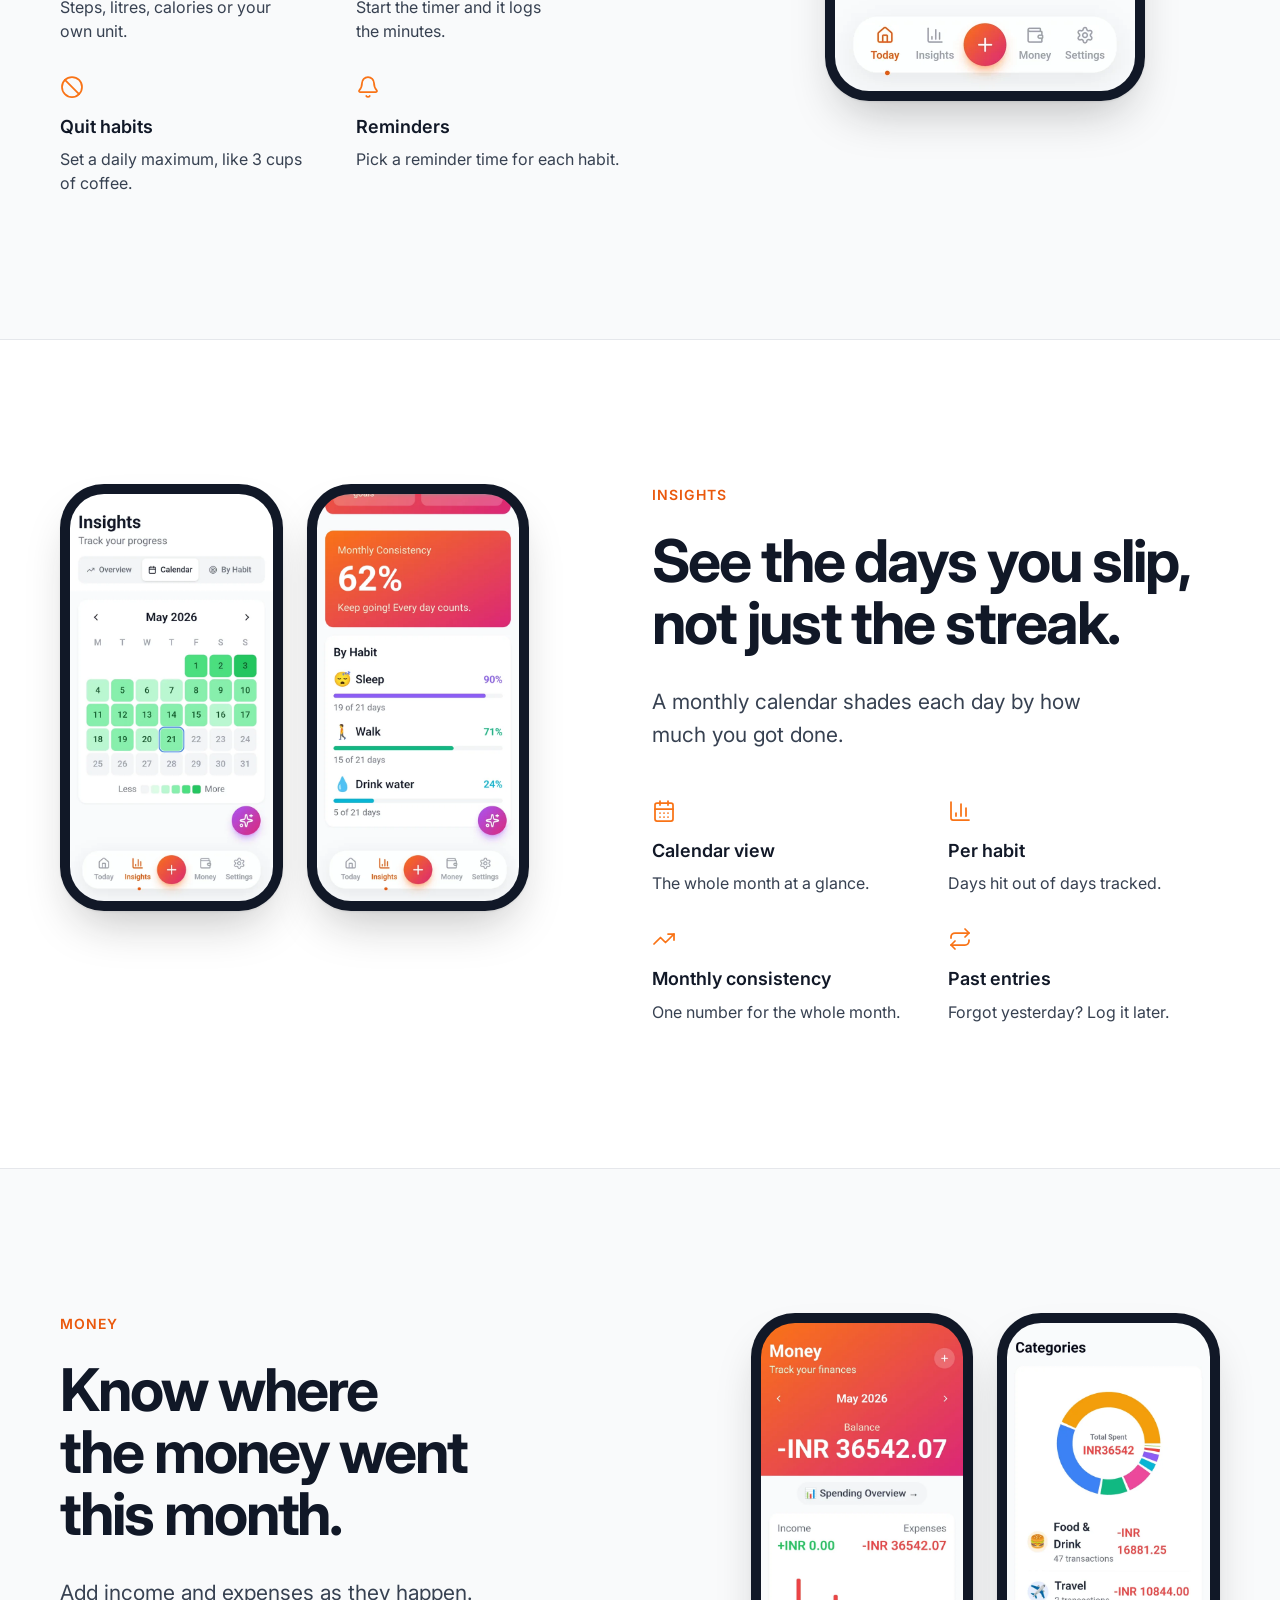
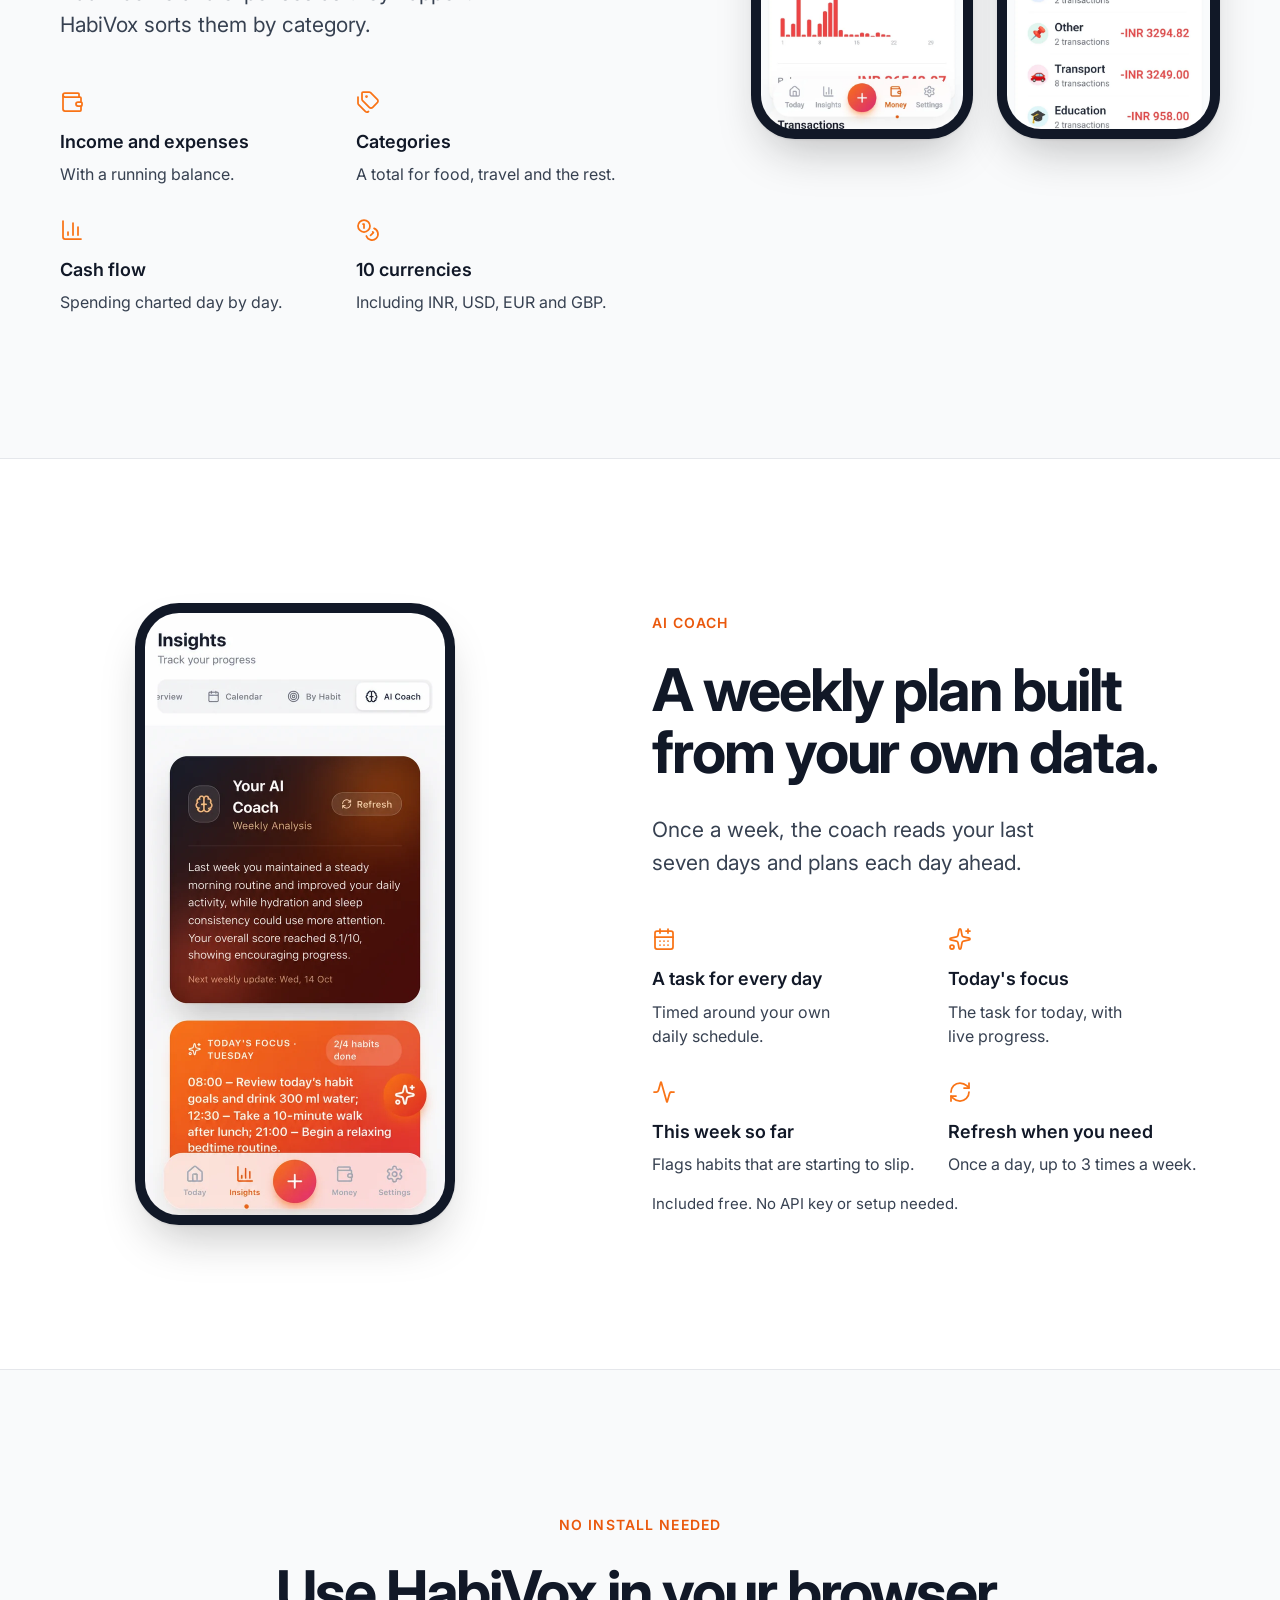
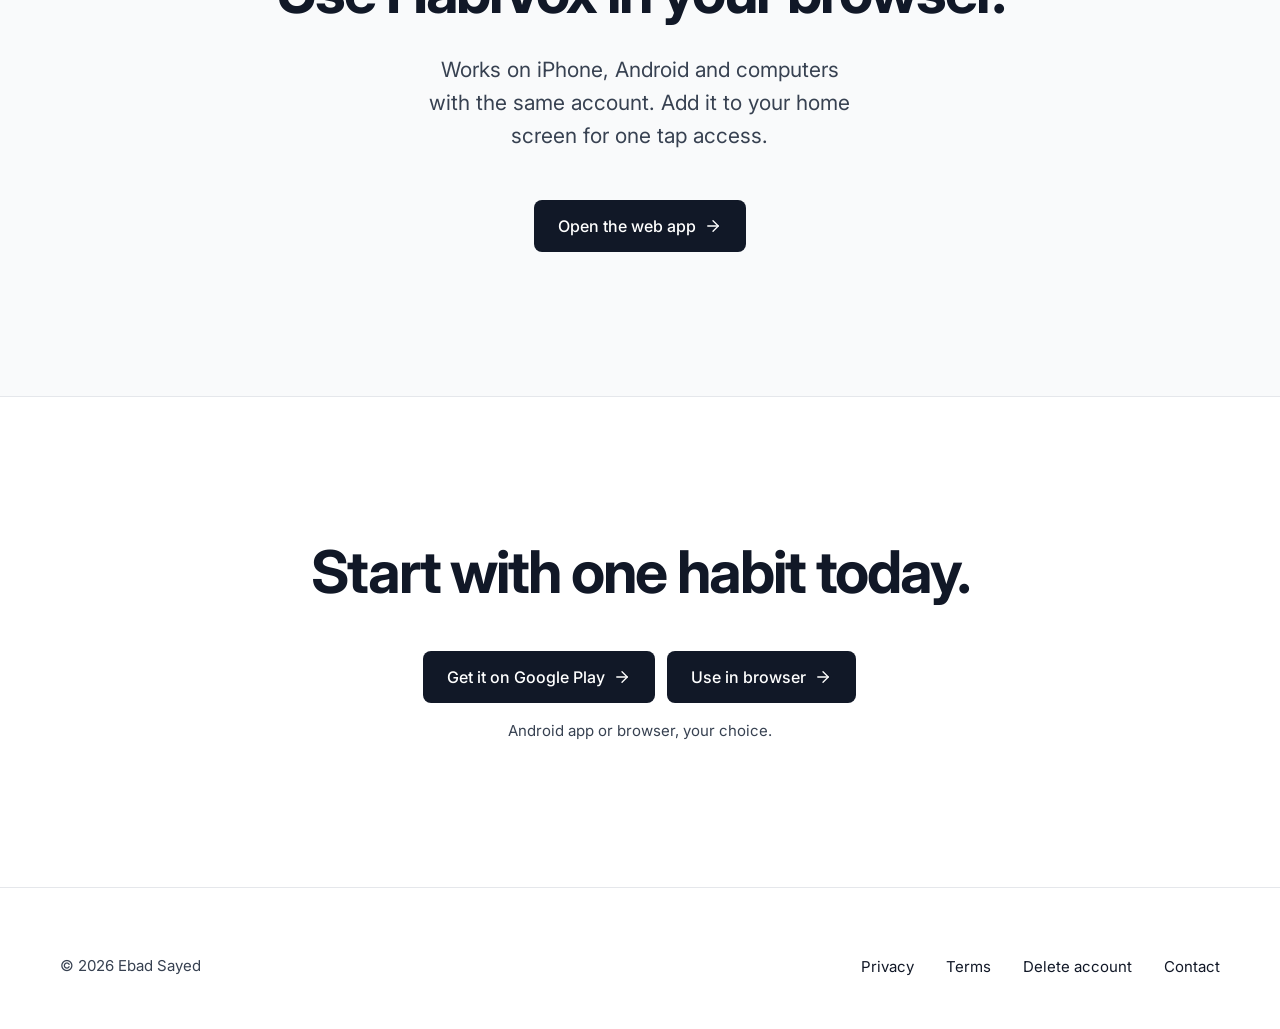
==== commit 0c93d926: "Equal Google Play and browser buttons (hero + final section); browser first on iPhone; nav 'Get star" ====
--- a/index.html
+++ b/index.html
@@ -24,9 +24,18 @@
   <link rel="preconnect" href="https://fonts.googleapis.com">
   <link rel="preconnect" href="https://fonts.gstatic.com" crossorigin>
   <link rel="stylesheet" href="https://fonts.googleapis.com/css2?family=Inter:wght@400;500;600;700&display=swap">
-  <link rel="stylesheet" href="styles.css?v=9e4456d3">
+  <link rel="stylesheet" href="styles.css?v=578d0311">
+  <!-- Vercel Web Analytics (cookieless visitor and page view counts) -->
+  <script>window.va = window.va || function () { (window.vaq = window.vaq || []).push(arguments); };</script>
+  <script defer src="/_vercel/insights/script.js"></script>
 </head>
 <body>
+<script>
+  // iPhone and iPad can't install the Android app, so show "Use in browser" first there.
+  if (/iPhone|iPad|iPod/.test(navigator.userAgent) || (navigator.platform === 'MacIntel' && navigator.maxTouchPoints > 1)) {
+    document.documentElement.classList.add('is-ios');
+  }
+</script>
 <a class="skip" href="#main">Skip to content</a>
 <header class="header">
   <div class="wrap header__inner">
@@ -41,7 +50,7 @@
           <li><a href="#money">Money</a></li>
           <li><a href="#ai">AI Coach</a></li>
       </ul>
-      <a class="btn" href="https://play.google.com/store/apps/details?id=com.habivox.app">Get the app</a>
+      <a class="btn" href="#start">Get started</a>
       <details class="menu">
         <summary aria-label="Menu"><span class="icon-open"><svg class="icon" xmlns="http://www.w3.org/2000/svg" width="24" height="24" viewBox="0 0 24 24" fill="none" stroke="currentColor" stroke-width="1.75" stroke-linecap="round" stroke-linejoin="round" aria-hidden="true"><path d="M4 5h16"/><path d="M4 12h16"/><path d="M4 19h16"/></svg></span><span class="icon-close"><svg class="icon" xmlns="http://www.w3.org/2000/svg" width="24" height="24" viewBox="0 0 24 24" fill="none" stroke="currentColor" stroke-width="1.75" stroke-linecap="round" stroke-linejoin="round" aria-hidden="true"><path d="M18 6 6 18"/><path d="m6 6 12 12"/></svg></span></summary>
         <div class="menu__panel">
@@ -51,7 +60,7 @@
           <li><a href="#money">Money</a></li>
           <li><a href="#ai">AI Coach</a></li>
           </ul>
-          <a class="btn" href="https://play.google.com/store/apps/details?id=com.habivox.app">Get the app</a>
+          <a class="btn" href="#start">Get started</a>
         </div>
       </details>
     </nav>
@@ -64,8 +73,11 @@
         <h1>Habits and money, in one app.</h1>
         <p class="lead">Log habits and expenses in a few taps. HabiVox shows which days you slip and where your money goes.</p>
         <div class="cta">
-          <a class="btn" href="https://play.google.com/store/apps/details?id=com.habivox.app">Get it on Google Play <svg class="icon" xmlns="http://www.w3.org/2000/svg" width="24" height="24" viewBox="0 0 24 24" fill="none" stroke="currentColor" stroke-width="1.75" stroke-linecap="round" stroke-linejoin="round" aria-hidden="true"><path d="M5 12h14"/><path d="m12 5 7 7-7 7"/></svg></a>
-          <p class="note">On iPhone or a computer? <a href="https://app.habivox.in">Use it in your browser</a>.</p>
+          <div class="cta-pair">
+            <a class="btn btn-play" href="https://play.google.com/store/apps/details?id=com.habivox.app">Get it on Google Play <svg class="icon" xmlns="http://www.w3.org/2000/svg" width="24" height="24" viewBox="0 0 24 24" fill="none" stroke="currentColor" stroke-width="1.75" stroke-linecap="round" stroke-linejoin="round" aria-hidden="true"><path d="M5 12h14"/><path d="m12 5 7 7-7 7"/></svg></a>
+            <a class="btn btn-web" href="https://app.habivox.in">Use in browser <svg class="icon" xmlns="http://www.w3.org/2000/svg" width="24" height="24" viewBox="0 0 24 24" fill="none" stroke="currentColor" stroke-width="1.75" stroke-linecap="round" stroke-linejoin="round" aria-hidden="true"><path d="M5 12h14"/><path d="m12 5 7 7-7 7"/></svg></a>
+          </div>
+          <p class="note">Free. One account works on both.</p>
         </div>
       </div>
       <div class="hero__media">
@@ -188,12 +200,16 @@
     </div>
   </section>
 
-  <section class="section">
+  <section class="section" id="start">
     <div class="wrap grid">
       <div class="center">
         <h2>Start with one habit today.</h2>
         <div class="cta">
-          <a class="btn" href="https://play.google.com/store/apps/details?id=com.habivox.app">Get it on Google Play <svg class="icon" xmlns="http://www.w3.org/2000/svg" width="24" height="24" viewBox="0 0 24 24" fill="none" stroke="currentColor" stroke-width="1.75" stroke-linecap="round" stroke-linejoin="round" aria-hidden="true"><path d="M5 12h14"/><path d="m12 5 7 7-7 7"/></svg></a>
+          <div class="cta-pair">
+            <a class="btn btn-play" href="https://play.google.com/store/apps/details?id=com.habivox.app">Get it on Google Play <svg class="icon" xmlns="http://www.w3.org/2000/svg" width="24" height="24" viewBox="0 0 24 24" fill="none" stroke="currentColor" stroke-width="1.75" stroke-linecap="round" stroke-linejoin="round" aria-hidden="true"><path d="M5 12h14"/><path d="m12 5 7 7-7 7"/></svg></a>
+            <a class="btn btn-web" href="https://app.habivox.in">Use in browser <svg class="icon" xmlns="http://www.w3.org/2000/svg" width="24" height="24" viewBox="0 0 24 24" fill="none" stroke="currentColor" stroke-width="1.75" stroke-linecap="round" stroke-linejoin="round" aria-hidden="true"><path d="M5 12h14"/><path d="m12 5 7 7-7 7"/></svg></a>
+          </div>
+          <p class="note">Android app or browser, your choice.</p>
         </div>
       </div>
     </div>
--- a/styles.css
+++ b/styles.css
@@ -207,6 +207,20 @@
   margin-top: var(--s5);
 }
 
+.cta-pair {
+  display: flex;
+  flex-wrap: wrap;
+  gap: 12px;
+}
+
+.center .cta-pair {
+  justify-content: center;
+}
+
+.is-ios .cta-pair .btn-web {
+  order: -1;
+}
+
 .note {
   margin-top: var(--s2);
   color: var(--muted);
@@ -627,6 +641,10 @@
     justify-content: center;
   }
 
+  .cta-pair {
+    flex-direction: column;
+  }
+
   .section {
     padding: var(--s7) 0;
   }
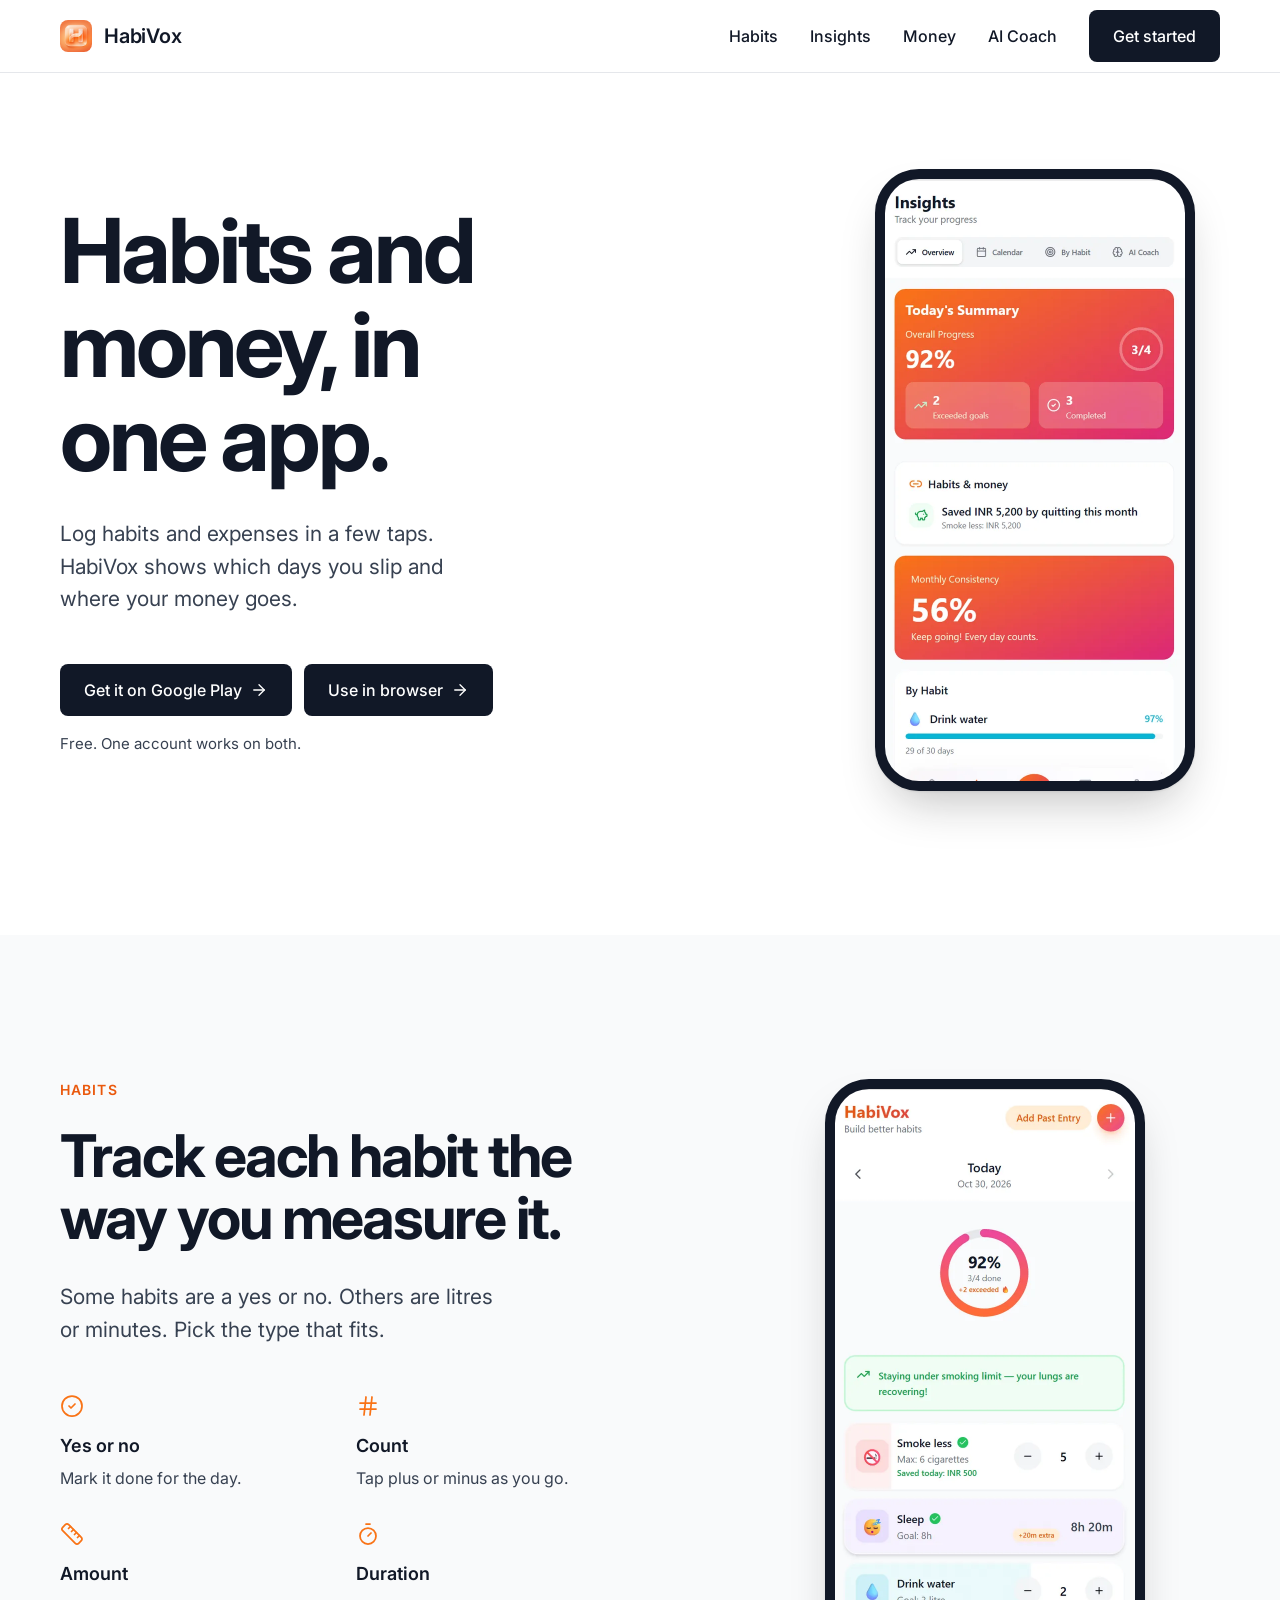
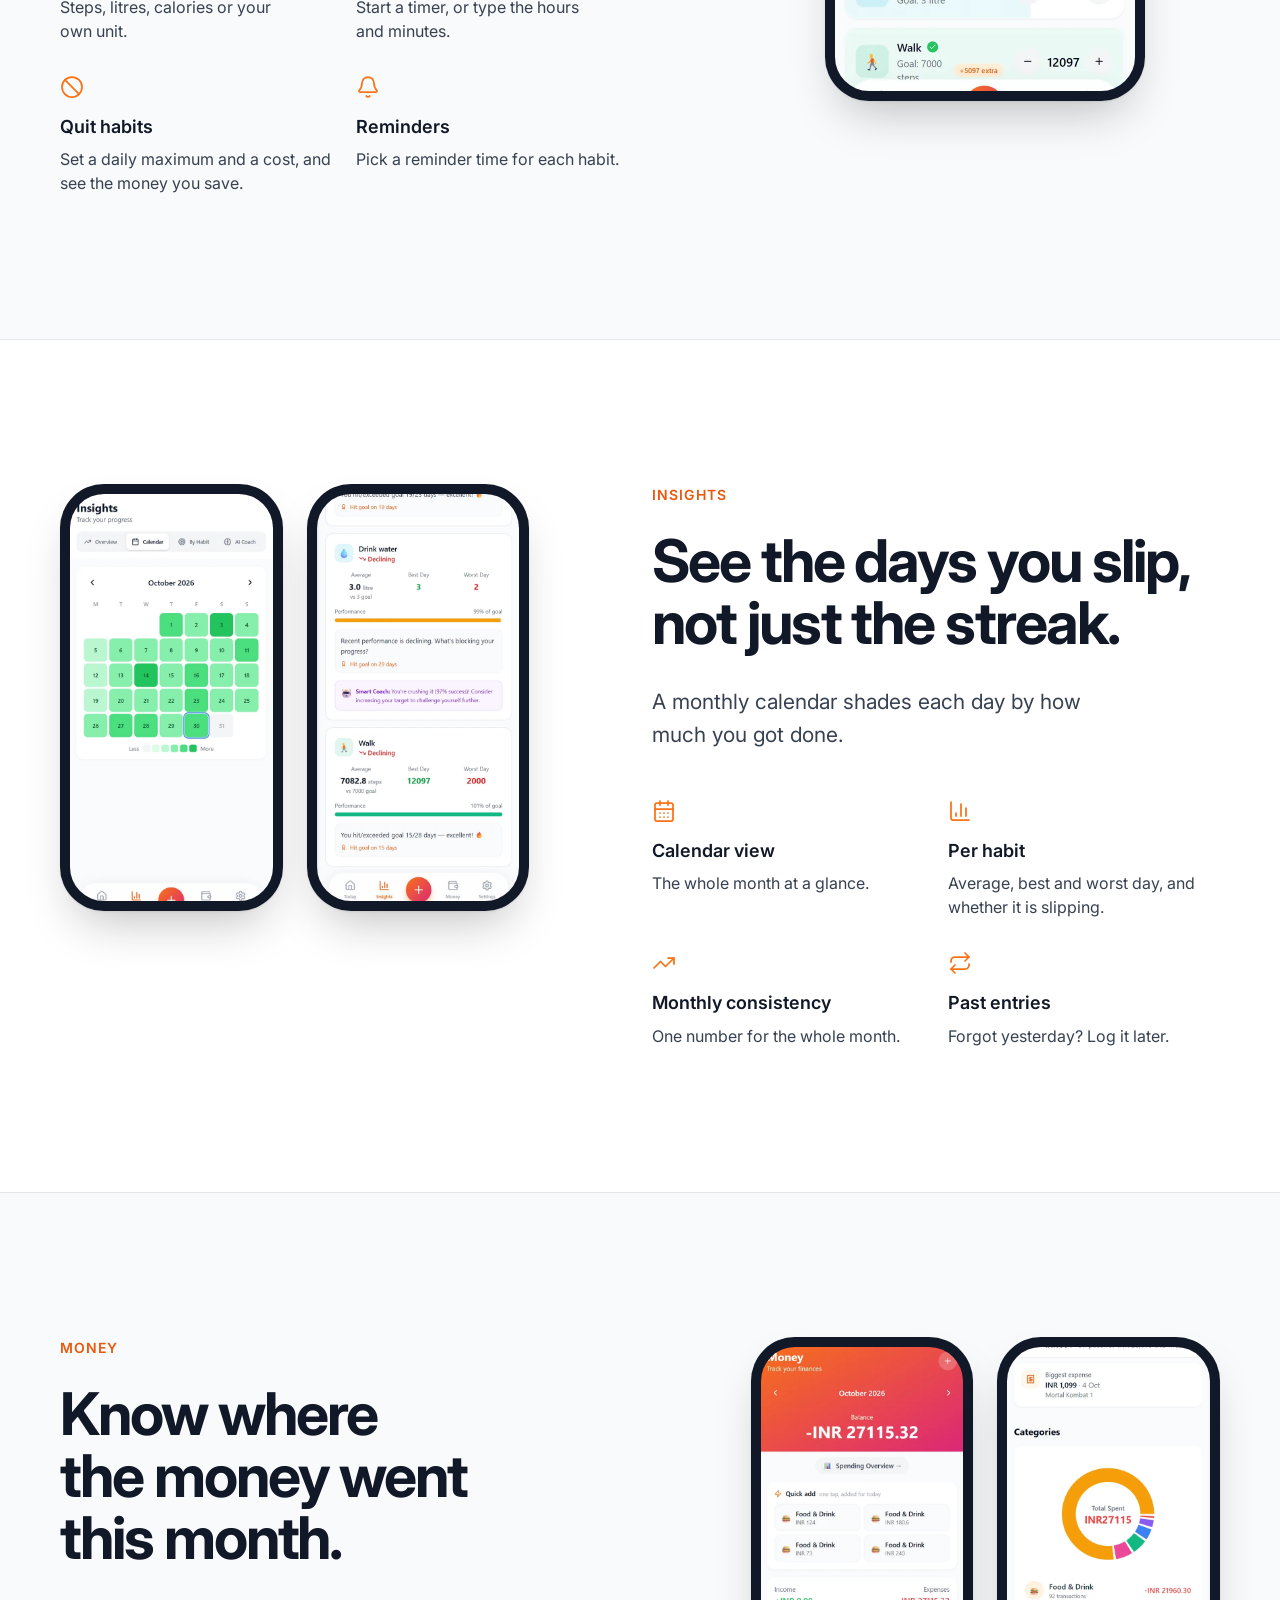
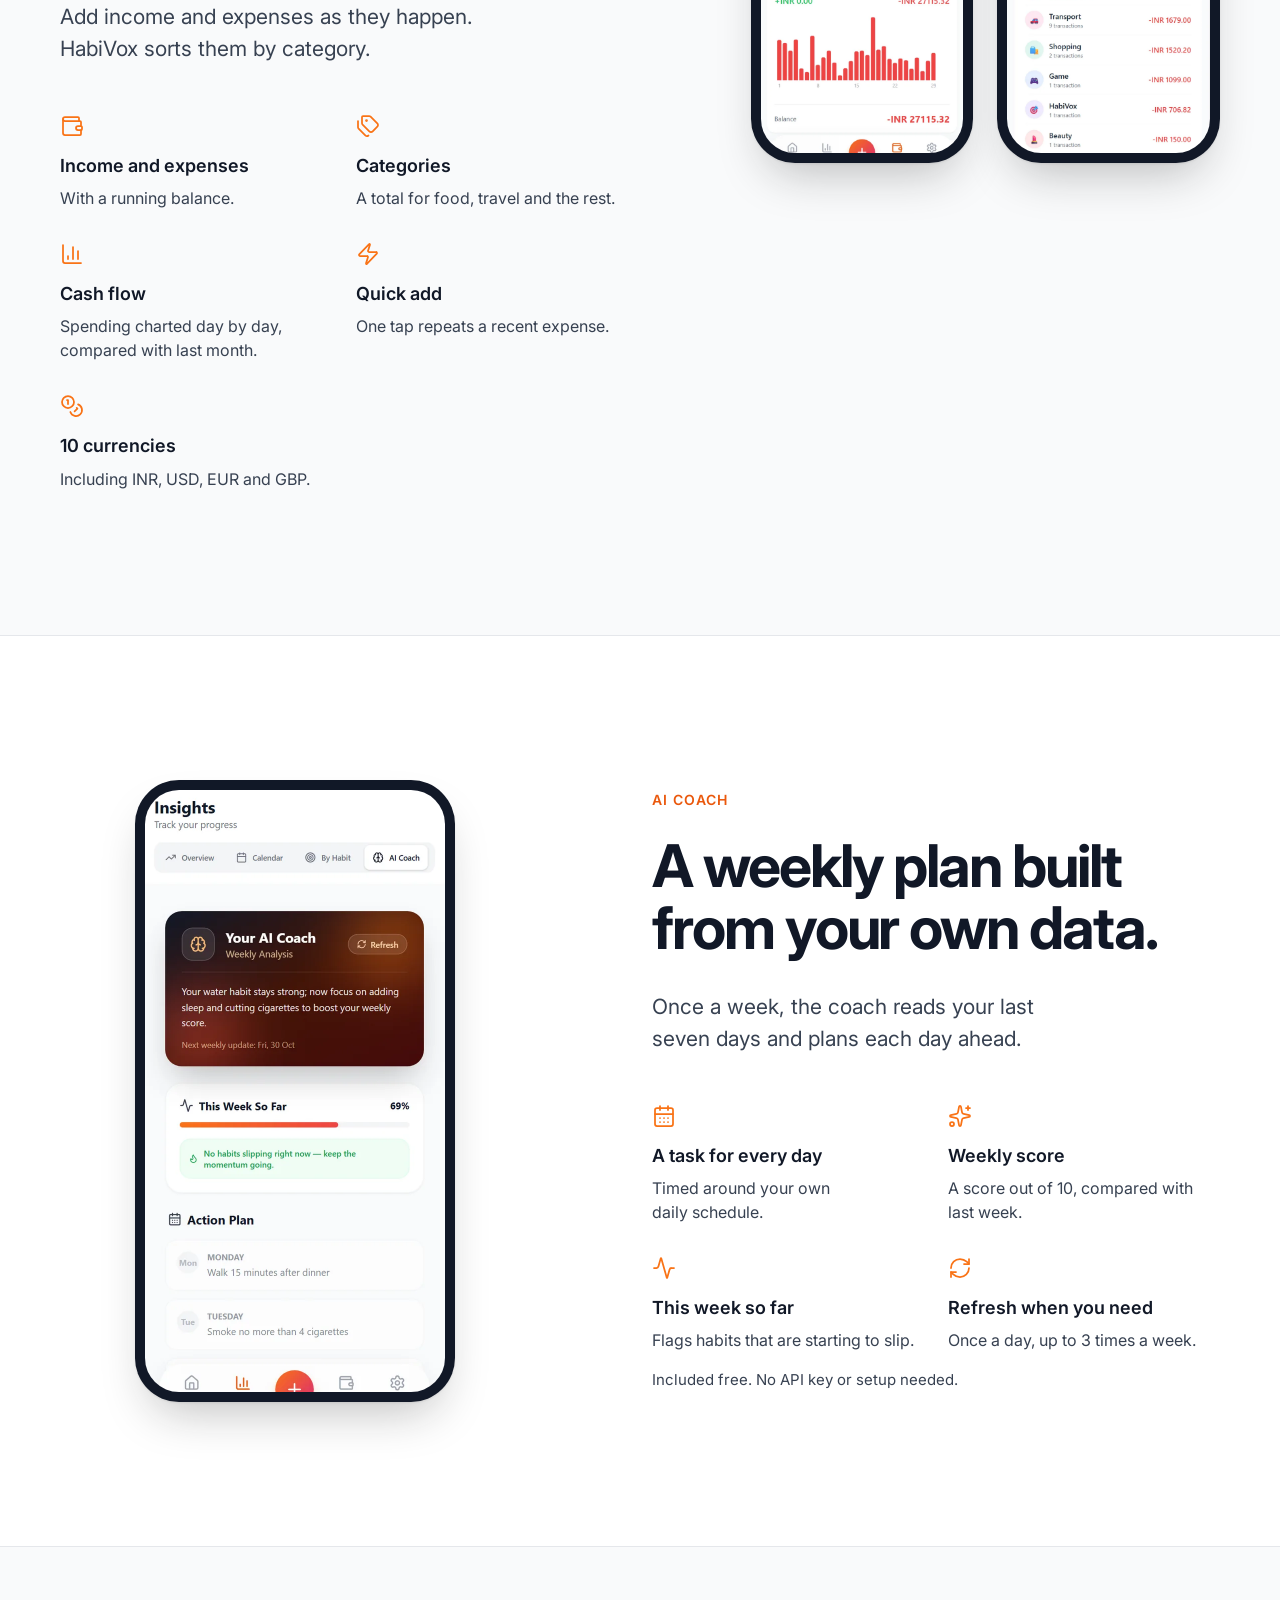
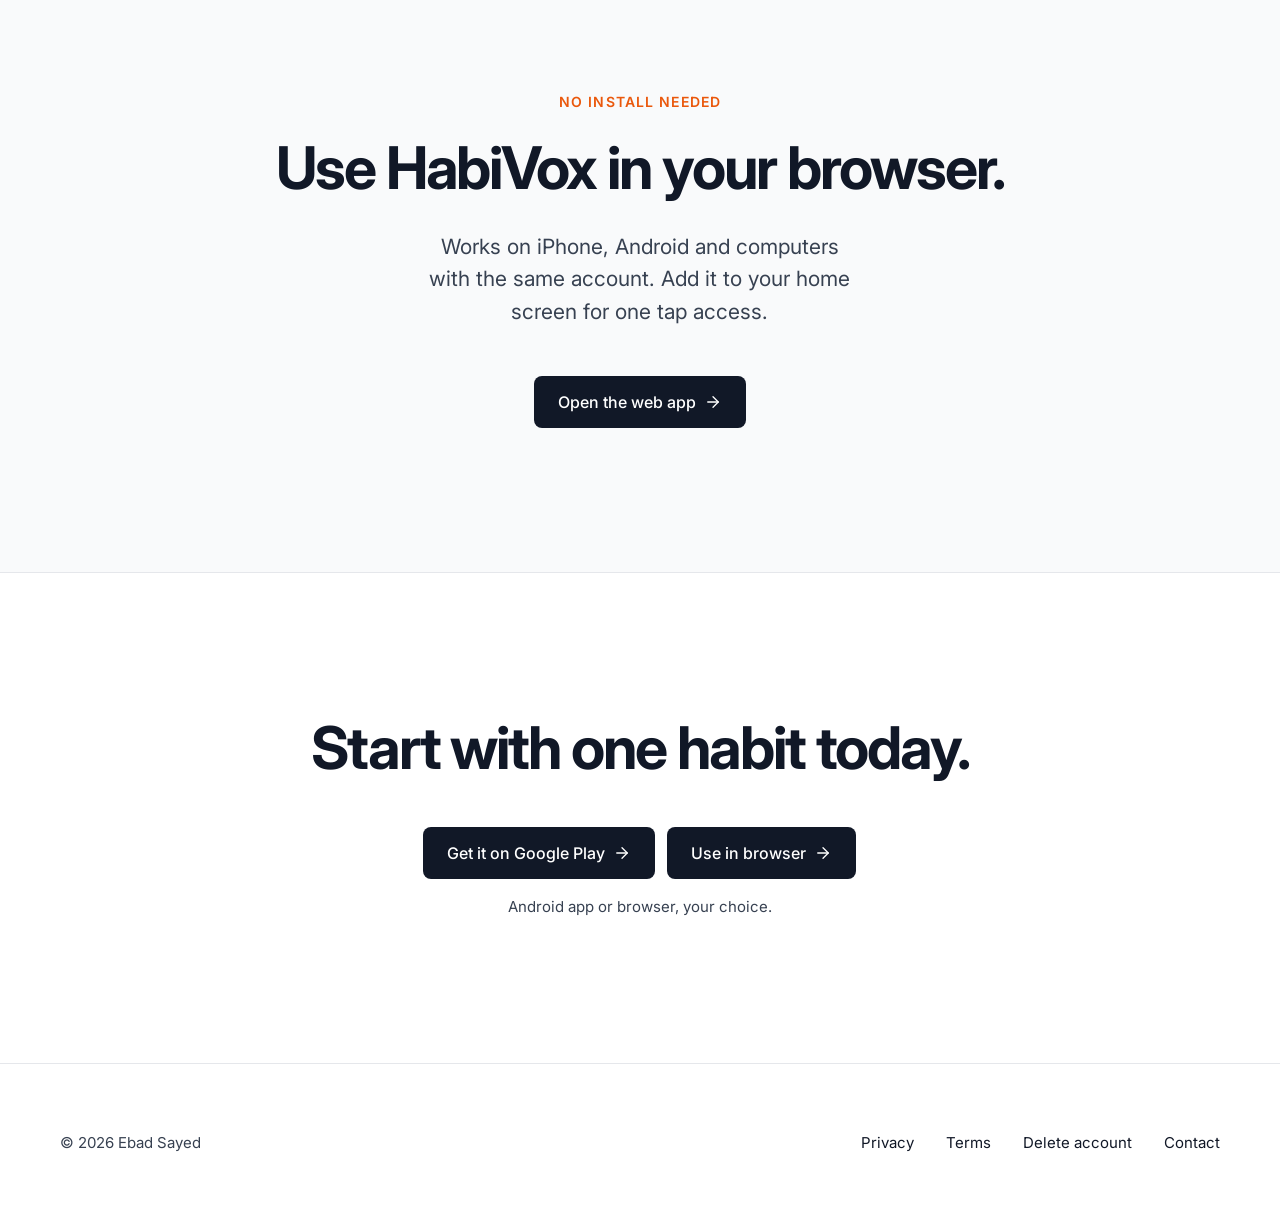
==== commit f8729145: "Update screenshots to the October app and describe new features Co-Authored-By: Claude Opus 5.5 <nor" ====
--- a/index.html
+++ b/index.html
@@ -82,7 +82,7 @@
       </div>
       <div class="hero__media">
         <div class="phone">
-          <img src="assets/screens/today.webp" width="600" height="1204" alt="HabiVox Today screen showing 93 percent of habits done and a Sleep habit with an 8 hour goal" fetchpriority="high">
+          <img src="assets/screens/today.webp" width="600" height="1204" alt="HabiVox Insights: today's summary at 92 percent, INR 5,200 saved this month by smoking less, and 56 percent monthly consistency" fetchpriority="high">
         </div>
       </div>
     </div>
@@ -98,14 +98,14 @@
           <li><svg class="icon" xmlns="http://www.w3.org/2000/svg" width="24" height="24" viewBox="0 0 24 24" fill="none" stroke="currentColor" stroke-width="1.75" stroke-linecap="round" stroke-linejoin="round" aria-hidden="true"><circle cx="12" cy="12" r="10"/><path d="m9 12 2 2 4-4"/></svg><h3>Yes or no</h3><p>Mark it done for the day.</p></li>
           <li><svg class="icon" xmlns="http://www.w3.org/2000/svg" width="24" height="24" viewBox="0 0 24 24" fill="none" stroke="currentColor" stroke-width="1.75" stroke-linecap="round" stroke-linejoin="round" aria-hidden="true"><line x1="4" x2="20" y1="9" y2="9"/><line x1="4" x2="20" y1="15" y2="15"/><line x1="10" x2="8" y1="3" y2="21"/><line x1="16" x2="14" y1="3" y2="21"/></svg><h3>Count</h3><p>Tap plus or minus as you go.</p></li>
           <li><svg class="icon" xmlns="http://www.w3.org/2000/svg" width="24" height="24" viewBox="0 0 24 24" fill="none" stroke="currentColor" stroke-width="1.75" stroke-linecap="round" stroke-linejoin="round" aria-hidden="true"><path d="M21.3 15.3a2.4 2.4 0 0 1 0 3.4l-2.6 2.6a2.4 2.4 0 0 1-3.4 0L2.7 8.7a2.41 2.41 0 0 1 0-3.4l2.6-2.6a2.41 2.41 0 0 1 3.4 0Z"/><path d="m14.5 12.5 2-2"/><path d="m11.5 9.5 2-2"/><path d="m8.5 6.5 2-2"/><path d="m17.5 15.5 2-2"/></svg><h3>Amount</h3><p>Steps, litres, calories or your own unit.</p></li>
-          <li><svg class="icon" xmlns="http://www.w3.org/2000/svg" width="24" height="24" viewBox="0 0 24 24" fill="none" stroke="currentColor" stroke-width="1.75" stroke-linecap="round" stroke-linejoin="round" aria-hidden="true"><line x1="10" x2="14" y1="2" y2="2"/><line x1="12" x2="15" y1="14" y2="11"/><circle cx="12" cy="14" r="8"/></svg><h3>Duration</h3><p>Start the timer and it logs the minutes.</p></li>
-          <li><svg class="icon" xmlns="http://www.w3.org/2000/svg" width="24" height="24" viewBox="0 0 24 24" fill="none" stroke="currentColor" stroke-width="1.75" stroke-linecap="round" stroke-linejoin="round" aria-hidden="true"><path d="M4.929 4.929 19.07 19.071"/><circle cx="12" cy="12" r="10"/></svg><h3>Quit habits</h3><p>Set a daily maximum, like 3 cups of coffee.</p></li>
+          <li><svg class="icon" xmlns="http://www.w3.org/2000/svg" width="24" height="24" viewBox="0 0 24 24" fill="none" stroke="currentColor" stroke-width="1.75" stroke-linecap="round" stroke-linejoin="round" aria-hidden="true"><line x1="10" x2="14" y1="2" y2="2"/><line x1="12" x2="15" y1="14" y2="11"/><circle cx="12" cy="14" r="8"/></svg><h3>Duration</h3><p>Start a timer, or type the hours and minutes.</p></li>
+          <li><svg class="icon" xmlns="http://www.w3.org/2000/svg" width="24" height="24" viewBox="0 0 24 24" fill="none" stroke="currentColor" stroke-width="1.75" stroke-linecap="round" stroke-linejoin="round" aria-hidden="true"><path d="M4.929 4.929 19.07 19.071"/><circle cx="12" cy="12" r="10"/></svg><h3>Quit habits</h3><p>Set a daily maximum and a cost, and see the money you save.</p></li>
           <li><svg class="icon" xmlns="http://www.w3.org/2000/svg" width="24" height="24" viewBox="0 0 24 24" fill="none" stroke="currentColor" stroke-width="1.75" stroke-linecap="round" stroke-linejoin="round" aria-hidden="true"><path d="M10.268 21a2 2 0 0 0 3.464 0"/><path d="M3.262 15.326A1 1 0 0 0 4 17h16a1 1 0 0 0 .74-1.673C19.41 13.956 18 12.499 18 8A6 6 0 0 0 6 8c0 4.499-1.411 5.956-2.738 7.326"/></svg><h3>Reminders</h3><p>Pick a reminder time for each habit.</p></li>
         </ul>
       </div>
       <div class="feature__media">
         <div class="phone">
-          <img src="assets/screens/habits.webp" width="600" height="1204" alt="List of habits in HabiVox: Work as a count, Drink water in litres, Sleep and Walk with timers, and Drink less caffeine as a quit habit" loading="lazy">
+          <img src="assets/screens/habits.webp" width="600" height="1204" alt="HabiVox Today screen: Smoke less as a quit habit with INR 500 saved today, Sleep at 8 hours 20 minutes, Drink water in litres and Walk in steps" loading="lazy">
         </div>
       </div>
     </div>
@@ -119,7 +119,7 @@
         <p class="lead">A monthly calendar shades each day by how much you got done.</p>
         <ul class="points">
           <li><svg class="icon" xmlns="http://www.w3.org/2000/svg" width="24" height="24" viewBox="0 0 24 24" fill="none" stroke="currentColor" stroke-width="1.75" stroke-linecap="round" stroke-linejoin="round" aria-hidden="true"><path d="M8 2v4"/><path d="M16 2v4"/><rect width="18" height="18" x="3" y="4" rx="2"/><path d="M3 10h18"/><path d="M8 14h.01"/><path d="M12 14h.01"/><path d="M16 14h.01"/><path d="M8 18h.01"/><path d="M12 18h.01"/><path d="M16 18h.01"/></svg><h3>Calendar view</h3><p>The whole month at a glance.</p></li>
-          <li><svg class="icon" xmlns="http://www.w3.org/2000/svg" width="24" height="24" viewBox="0 0 24 24" fill="none" stroke="currentColor" stroke-width="1.75" stroke-linecap="round" stroke-linejoin="round" aria-hidden="true"><path d="M3 3v16a2 2 0 0 0 2 2h16"/><path d="M18 17V9"/><path d="M13 17V5"/><path d="M8 17v-3"/></svg><h3>Per habit</h3><p>Days hit out of days tracked.</p></li>
+          <li><svg class="icon" xmlns="http://www.w3.org/2000/svg" width="24" height="24" viewBox="0 0 24 24" fill="none" stroke="currentColor" stroke-width="1.75" stroke-linecap="round" stroke-linejoin="round" aria-hidden="true"><path d="M3 3v16a2 2 0 0 0 2 2h16"/><path d="M18 17V9"/><path d="M13 17V5"/><path d="M8 17v-3"/></svg><h3>Per habit</h3><p>Average, best and worst day, and whether it is slipping.</p></li>
           <li><svg class="icon" xmlns="http://www.w3.org/2000/svg" width="24" height="24" viewBox="0 0 24 24" fill="none" stroke="currentColor" stroke-width="1.75" stroke-linecap="round" stroke-linejoin="round" aria-hidden="true"><path d="M16 7h6v6"/><path d="m22 7-8.5 8.5-5-5L2 17"/></svg><h3>Monthly consistency</h3><p>One number for the whole month.</p></li>
           <li><svg class="icon" xmlns="http://www.w3.org/2000/svg" width="24" height="24" viewBox="0 0 24 24" fill="none" stroke="currentColor" stroke-width="1.75" stroke-linecap="round" stroke-linejoin="round" aria-hidden="true"><path d="m17 2 4 4-4 4"/><path d="M3 11v-1a4 4 0 0 1 4-4h14"/><path d="m7 22-4-4 4-4"/><path d="M21 13v1a4 4 0 0 1-4 4H3"/></svg><h3>Past entries</h3><p>Forgot yesterday? Log it later.</p></li>
         </ul>
@@ -127,10 +127,10 @@
       <div class="feature__media">
         <div class="phones">
           <div class="phone">
-            <img src="assets/screens/calendar.webp" width="600" height="1204" alt="HabiVox calendar for May 2026 with completed days shaded green" loading="lazy">
-          </div>
-          <div class="phone">
-            <img src="assets/screens/consistency.webp" width="600" height="1204" alt="HabiVox insights showing 62 percent monthly consistency and progress for Sleep, Walk and Drink water" loading="lazy">
+            <img src="assets/screens/calendar.webp" width="600" height="1204" alt="HabiVox calendar for October 2026 with each day shaded green by how much got done" loading="lazy">
+          </div>
+          <div class="phone">
+            <img src="assets/screens/consistency.webp" width="600" height="1204" alt="HabiVox habit details for Drink water and Walk: average, best day, worst day and a Declining label" loading="lazy">
           </div>
         </div>
       </div>
@@ -146,17 +146,18 @@
         <ul class="points">
           <li><svg class="icon" xmlns="http://www.w3.org/2000/svg" width="24" height="24" viewBox="0 0 24 24" fill="none" stroke="currentColor" stroke-width="1.75" stroke-linecap="round" stroke-linejoin="round" aria-hidden="true"><path d="M19 7V4a1 1 0 0 0-1-1H5a2 2 0 0 0 0 4h15a1 1 0 0 1 1 1v4h-3a2 2 0 0 0 0 4h3a1 1 0 0 0 1-1v-2a1 1 0 0 0-1-1"/><path d="M3 5v14a2 2 0 0 0 2 2h15a1 1 0 0 0 1-1v-4"/></svg><h3>Income and expenses</h3><p>With a running balance.</p></li>
           <li><svg class="icon" xmlns="http://www.w3.org/2000/svg" width="24" height="24" viewBox="0 0 24 24" fill="none" stroke="currentColor" stroke-width="1.75" stroke-linecap="round" stroke-linejoin="round" aria-hidden="true"><path d="M13.172 2a2 2 0 0 1 1.414.586l6.71 6.71a2.4 2.4 0 0 1 0 3.408l-4.592 4.592a2.4 2.4 0 0 1-3.408 0l-6.71-6.71A2 2 0 0 1 6 9.172V3a1 1 0 0 1 1-1z"/><path d="M2 7v6.172a2 2 0 0 0 .586 1.414l6.71 6.71a2.4 2.4 0 0 0 3.191.193"/><circle cx="10.5" cy="6.5" r=".5" fill="currentColor"/></svg><h3>Categories</h3><p>A total for food, travel and the rest.</p></li>
-          <li><svg class="icon" xmlns="http://www.w3.org/2000/svg" width="24" height="24" viewBox="0 0 24 24" fill="none" stroke="currentColor" stroke-width="1.75" stroke-linecap="round" stroke-linejoin="round" aria-hidden="true"><path d="M3 3v16a2 2 0 0 0 2 2h16"/><path d="M18 17V9"/><path d="M13 17V5"/><path d="M8 17v-3"/></svg><h3>Cash flow</h3><p>Spending charted day by day.</p></li>
+          <li><svg class="icon" xmlns="http://www.w3.org/2000/svg" width="24" height="24" viewBox="0 0 24 24" fill="none" stroke="currentColor" stroke-width="1.75" stroke-linecap="round" stroke-linejoin="round" aria-hidden="true"><path d="M3 3v16a2 2 0 0 0 2 2h16"/><path d="M18 17V9"/><path d="M13 17V5"/><path d="M8 17v-3"/></svg><h3>Cash flow</h3><p>Spending charted day by day, compared with last month.</p></li>
+          <li><svg class="icon" xmlns="http://www.w3.org/2000/svg" width="24" height="24" viewBox="0 0 24 24" fill="none" stroke="currentColor" stroke-width="1.75" stroke-linecap="round" stroke-linejoin="round" aria-hidden="true"><path d="M4 14a1 1 0 0 1-.78-1.63l9.9-10.2a.5.5 0 0 1 .86.46l-1.92 6.02A1 1 0 0 0 13 10h7a1 1 0 0 1 .78 1.63l-9.9 10.2a.5.5 0 0 1-.86-.46l1.92-6.02A1 1 0 0 0 11 14z"/></svg><h3>Quick add</h3><p>One tap repeats a recent expense.</p></li>
           <li><svg class="icon" xmlns="http://www.w3.org/2000/svg" width="24" height="24" viewBox="0 0 24 24" fill="none" stroke="currentColor" stroke-width="1.75" stroke-linecap="round" stroke-linejoin="round" aria-hidden="true"><circle cx="8" cy="8" r="6"/><path d="M18.09 10.37A6 6 0 1 1 10.34 18"/><path d="M7 6h1v4"/><path d="m16.71 13.88.7.71-2.82 2.82"/></svg><h3>10 currencies</h3><p>Including INR, USD, EUR and GBP.</p></li>
         </ul>
       </div>
       <div class="feature__media">
         <div class="phones">
           <div class="phone">
-            <img src="assets/screens/money.webp" width="600" height="1204" alt="HabiVox Money screen for May 2026 with balance, income, expenses and a daily spending chart" loading="lazy">
-          </div>
-          <div class="phone">
-            <img src="assets/screens/categories.webp" width="600" height="1204" alt="HabiVox spending categories: Food and Drink, Travel, Other, Transport and Education with totals" loading="lazy">
+            <img src="assets/screens/money.webp" width="600" height="1204" alt="HabiVox Money screen for October 2026 with balance, one tap Quick add buttons and a daily spending chart" loading="lazy">
+          </div>
+          <div class="phone">
+            <img src="assets/screens/categories.webp" width="600" height="1204" alt="HabiVox spending categories: Food and Drink, Transport, Shopping, Game and Beauty with totals, and the biggest expense of the month" loading="lazy">
           </div>
         </div>
       </div>
@@ -171,7 +172,7 @@
         <p class="lead">Once a week, the coach reads your last seven days and plans each day ahead.</p>
         <ul class="points">
           <li><svg class="icon" xmlns="http://www.w3.org/2000/svg" width="24" height="24" viewBox="0 0 24 24" fill="none" stroke="currentColor" stroke-width="1.75" stroke-linecap="round" stroke-linejoin="round" aria-hidden="true"><path d="M8 2v4"/><path d="M16 2v4"/><rect width="18" height="18" x="3" y="4" rx="2"/><path d="M3 10h18"/><path d="M8 14h.01"/><path d="M12 14h.01"/><path d="M16 14h.01"/><path d="M8 18h.01"/><path d="M12 18h.01"/><path d="M16 18h.01"/></svg><h3>A task for every day</h3><p>Timed around your own daily schedule.</p></li>
-          <li><svg class="icon" xmlns="http://www.w3.org/2000/svg" width="24" height="24" viewBox="0 0 24 24" fill="none" stroke="currentColor" stroke-width="1.75" stroke-linecap="round" stroke-linejoin="round" aria-hidden="true"><path d="M11.017 2.814a1 1 0 0 1 1.966 0l1.051 5.558a2 2 0 0 0 1.594 1.594l5.558 1.051a1 1 0 0 1 0 1.966l-5.558 1.051a2 2 0 0 0-1.594 1.594l-1.051 5.558a1 1 0 0 1-1.966 0l-1.051-5.558a2 2 0 0 0-1.594-1.594l-5.558-1.051a1 1 0 0 1 0-1.966l5.558-1.051a2 2 0 0 0 1.594-1.594z"/><path d="M20 2v4"/><path d="M22 4h-4"/><circle cx="4" cy="20" r="2"/></svg><h3>Today's focus</h3><p>The task for today, with live progress.</p></li>
+          <li><svg class="icon" xmlns="http://www.w3.org/2000/svg" width="24" height="24" viewBox="0 0 24 24" fill="none" stroke="currentColor" stroke-width="1.75" stroke-linecap="round" stroke-linejoin="round" aria-hidden="true"><path d="M11.017 2.814a1 1 0 0 1 1.966 0l1.051 5.558a2 2 0 0 0 1.594 1.594l5.558 1.051a1 1 0 0 1 0 1.966l-5.558 1.051a2 2 0 0 0-1.594 1.594l-1.051 5.558a1 1 0 0 1-1.966 0l-1.051-5.558a2 2 0 0 0-1.594-1.594l-5.558-1.051a1 1 0 0 1 0-1.966l5.558-1.051a2 2 0 0 0 1.594-1.594z"/><path d="M20 2v4"/><path d="M22 4h-4"/><circle cx="4" cy="20" r="2"/></svg><h3>Weekly score</h3><p>A score out of 10, compared with last week.</p></li>
           <li><svg class="icon" xmlns="http://www.w3.org/2000/svg" width="24" height="24" viewBox="0 0 24 24" fill="none" stroke="currentColor" stroke-width="1.75" stroke-linecap="round" stroke-linejoin="round" aria-hidden="true"><path d="M22 12h-2.48a2 2 0 0 0-1.93 1.46l-2.35 8.36a.25.25 0 0 1-.48 0L9.24 2.18a.25.25 0 0 0-.48 0l-2.35 8.36A2 2 0 0 1 4.49 12H2"/></svg><h3>This week so far</h3><p>Flags habits that are starting to slip.</p></li>
           <li><svg class="icon" xmlns="http://www.w3.org/2000/svg" width="24" height="24" viewBox="0 0 24 24" fill="none" stroke="currentColor" stroke-width="1.75" stroke-linecap="round" stroke-linejoin="round" aria-hidden="true"><path d="M3 12a9 9 0 0 1 9-9 9.75 9.75 0 0 1 6.74 2.74L21 8"/><path d="M21 3v5h-5"/><path d="M21 12a9 9 0 0 1-9 9 9.75 9.75 0 0 1-6.74-2.74L3 16"/><path d="M8 16H3v5"/></svg><h3>Refresh when you need</h3><p>Once a day, up to 3 times a week.</p></li>
         </ul>
@@ -179,7 +180,7 @@
       </div>
       <div class="feature__media">
         <div class="phone">
-          <img src="assets/screens/ai-coach.webp" width="600" height="1204" alt="HabiVox AI Coach screen with a weekly summary, Refresh button, next weekly update date and today's focus task" loading="lazy">
+          <img src="assets/screens/ai-coach.webp" width="600" height="1204" alt="HabiVox AI Coach screen with a weekly summary, Refresh button, This week so far progress and a day by day action plan" loading="lazy">
         </div>
       </div>
     </div>
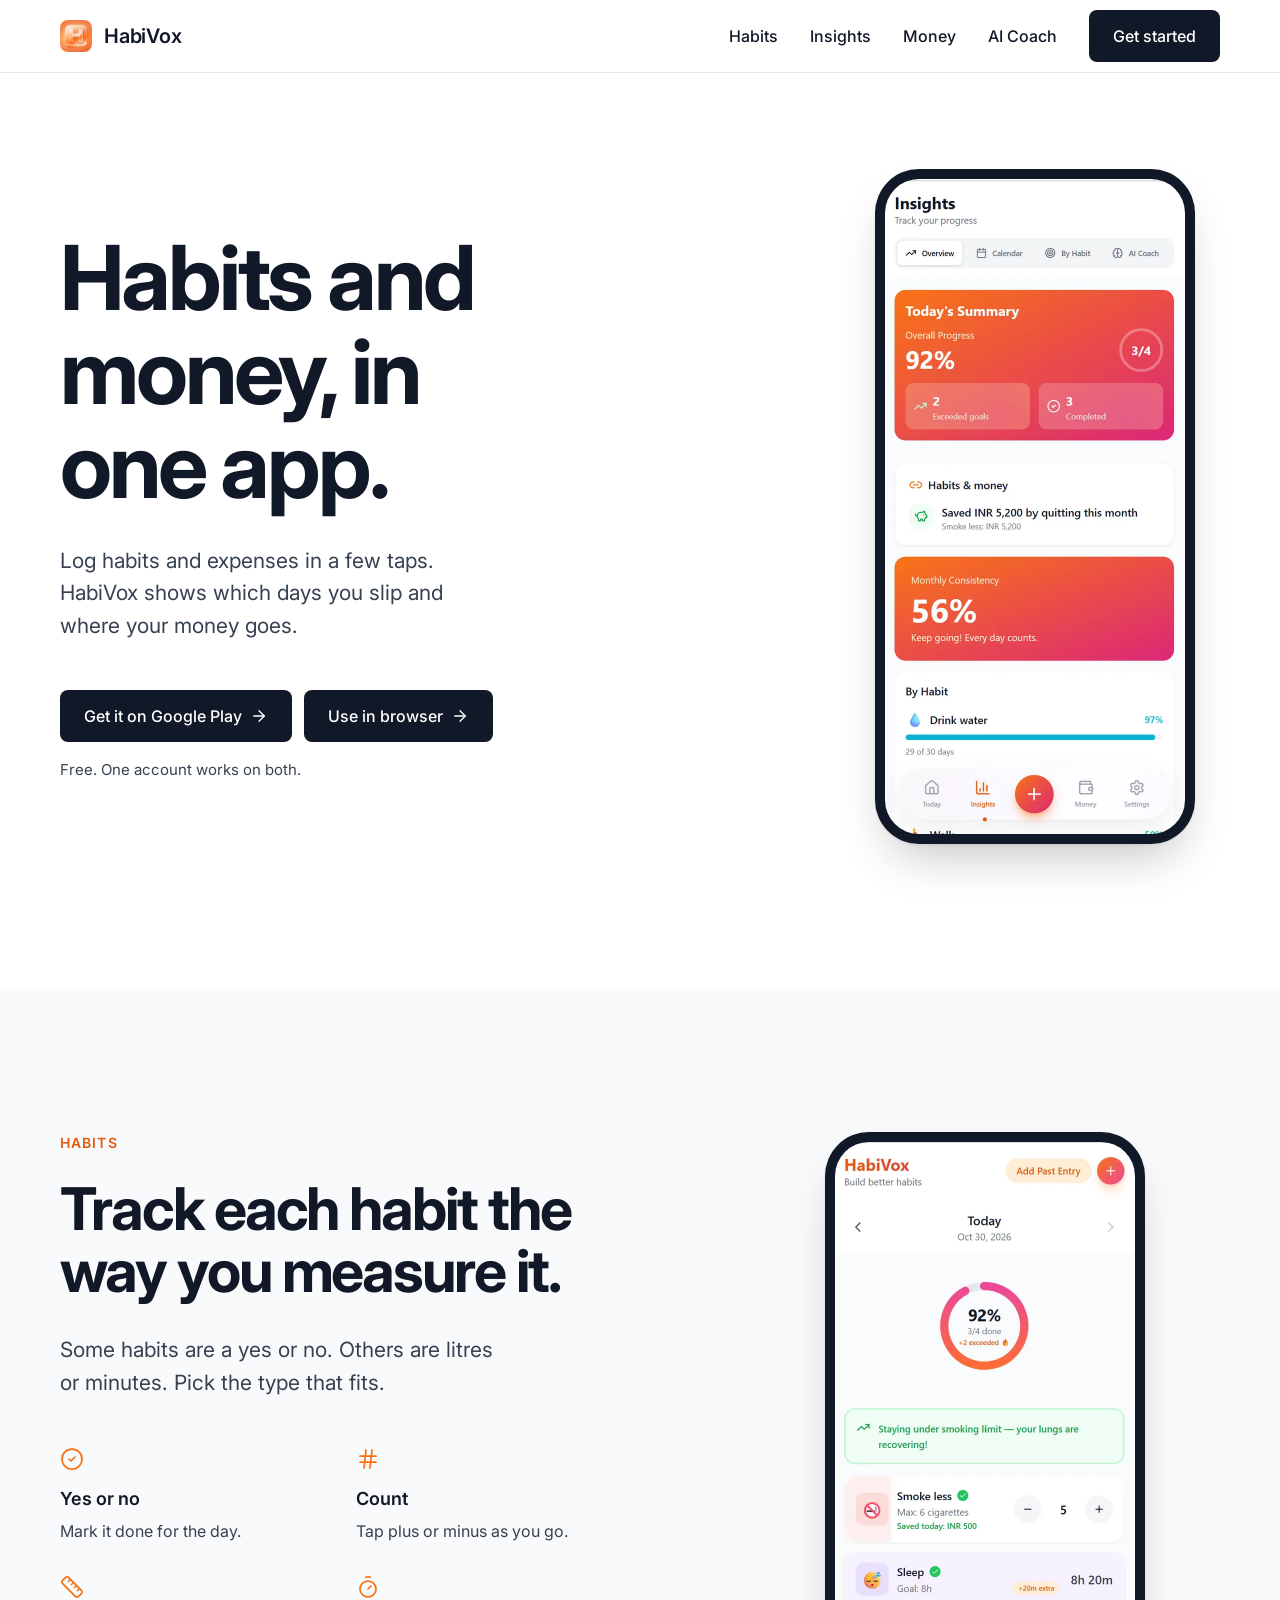
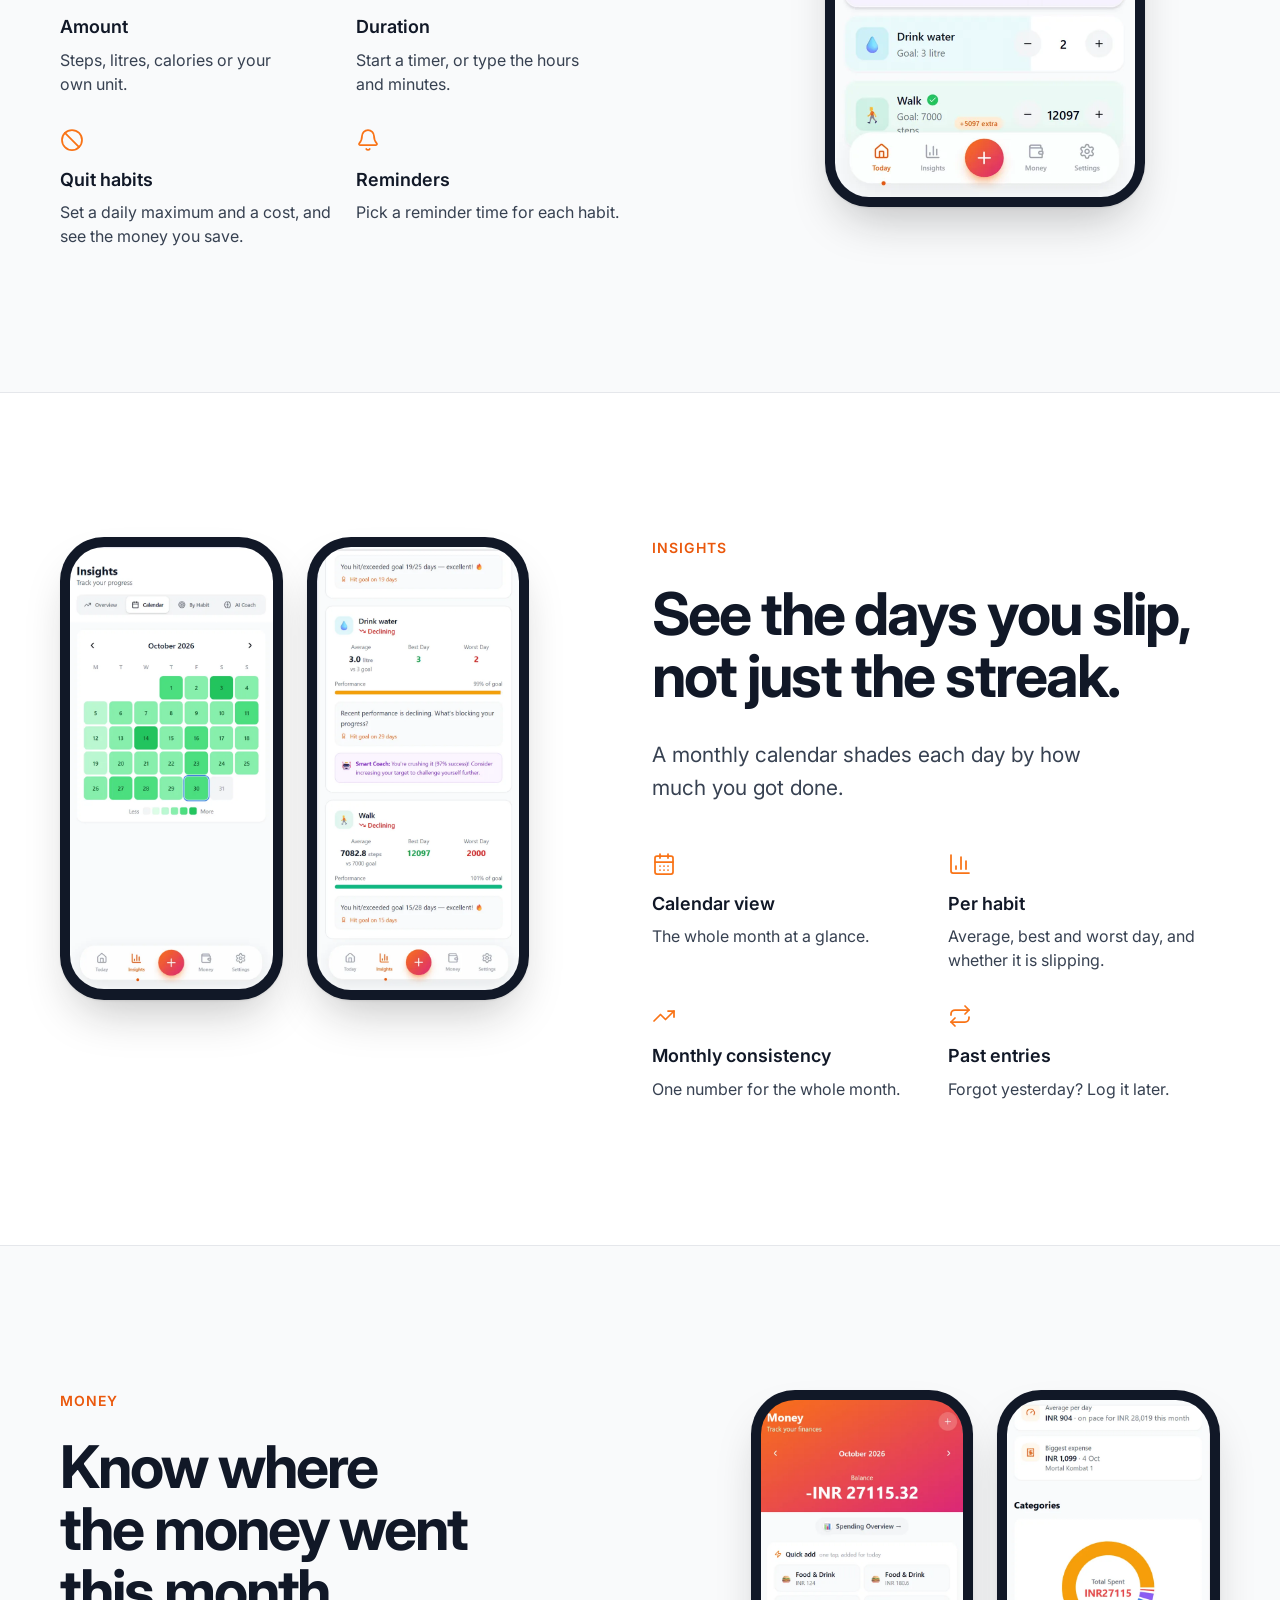
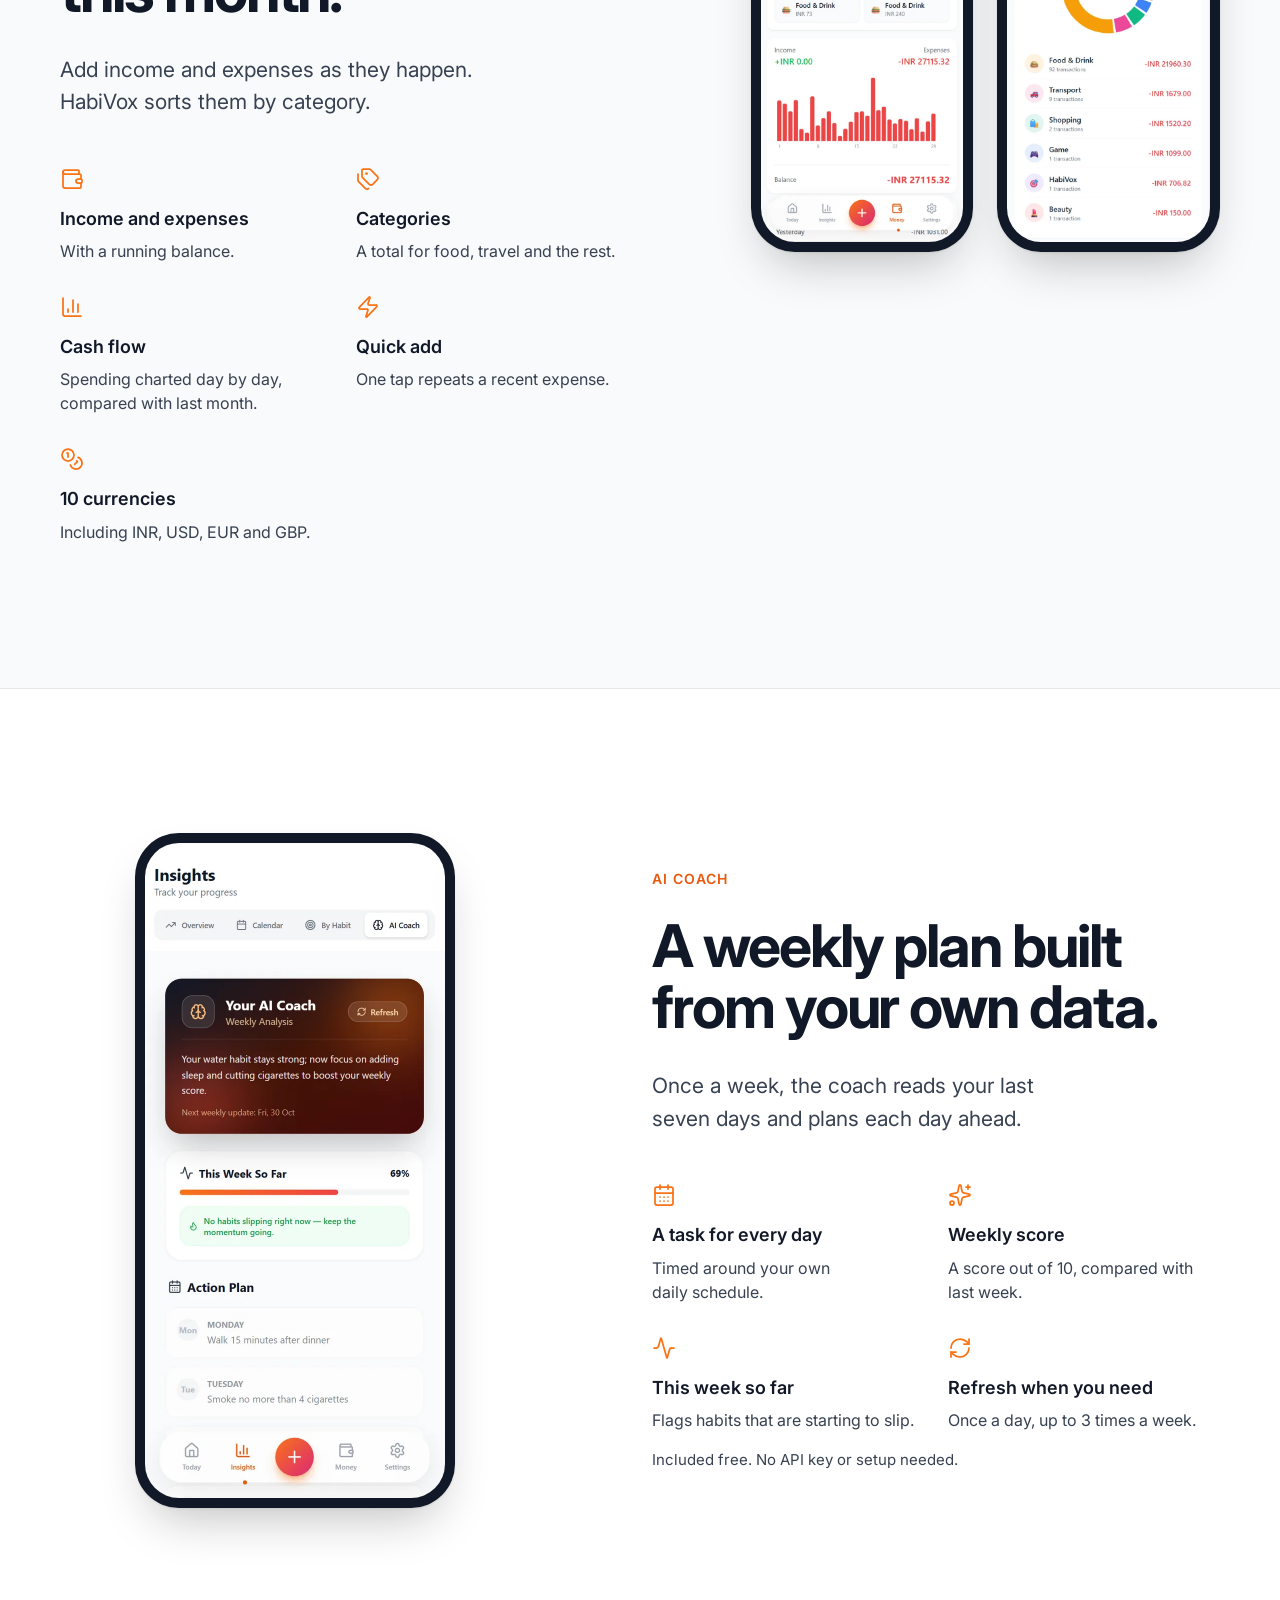
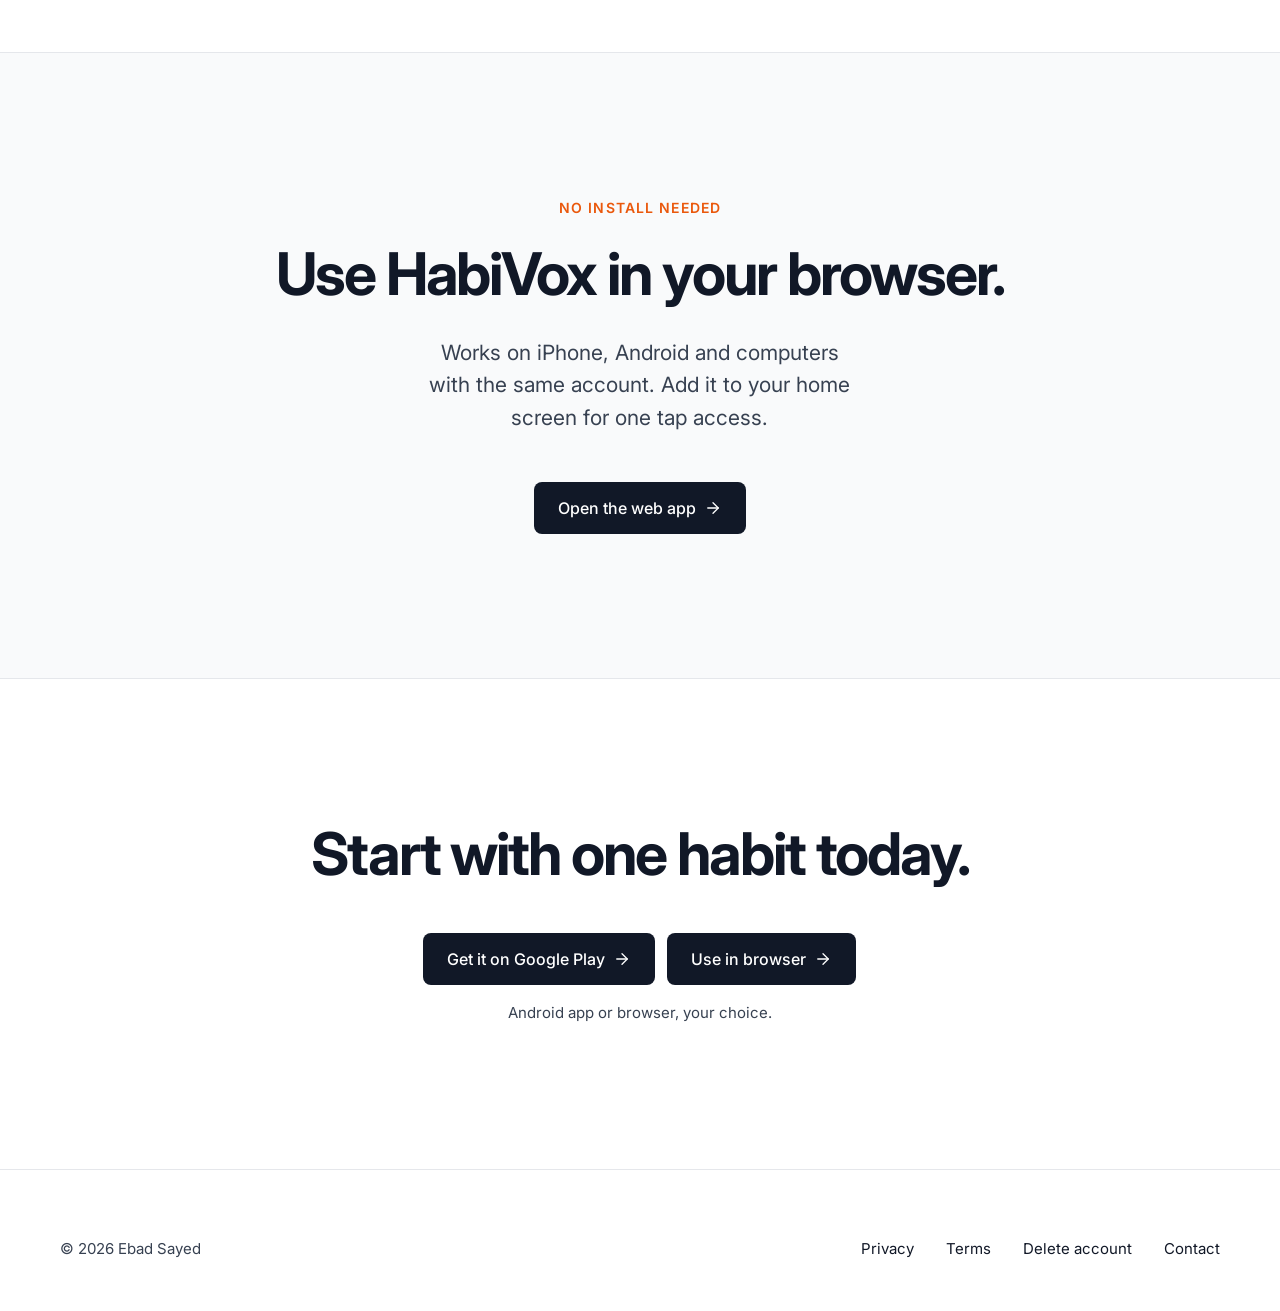
==== commit 56177547: "Show full screenshots with the bottom nav: frame matches the new aspect ratio Co-Authored-By: Claude" ====
--- a/index.html
+++ b/index.html
@@ -24,7 +24,7 @@
   <link rel="preconnect" href="https://fonts.googleapis.com">
   <link rel="preconnect" href="https://fonts.gstatic.com" crossorigin>
   <link rel="stylesheet" href="https://fonts.googleapis.com/css2?family=Inter:wght@400;500;600;700&display=swap">
-  <link rel="stylesheet" href="styles.css?v=578d0311">
+  <link rel="stylesheet" href="styles.css?v=a8c75d38">
   <!-- Vercel Web Analytics (cookieless visitor and page view counts) -->
   <script>window.va = window.va || function () { (window.vaq = window.vaq || []).push(arguments); };</script>
   <script defer src="/_vercel/insights/script.js"></script>
@@ -82,7 +82,7 @@
       </div>
       <div class="hero__media">
         <div class="phone">
-          <img src="assets/screens/today.webp" width="600" height="1204" alt="HabiVox Insights: today's summary at 92 percent, INR 5,200 saved this month by smoking less, and 56 percent monthly consistency" fetchpriority="high">
+          <img src="assets/screens/today.webp?v=053035b0" width="600" height="1310" alt="HabiVox Insights: today's summary at 92 percent, INR 5,200 saved this month by smoking less, and 56 percent monthly consistency" fetchpriority="high">
         </div>
       </div>
     </div>
@@ -105,7 +105,7 @@
       </div>
       <div class="feature__media">
         <div class="phone">
-          <img src="assets/screens/habits.webp" width="600" height="1204" alt="HabiVox Today screen: Smoke less as a quit habit with INR 500 saved today, Sleep at 8 hours 20 minutes, Drink water in litres and Walk in steps" loading="lazy">
+          <img src="assets/screens/habits.webp?v=155fa474" width="600" height="1310" alt="HabiVox Today screen: Smoke less as a quit habit with INR 500 saved today, Sleep at 8 hours 20 minutes, Drink water in litres and Walk in steps" loading="lazy">
         </div>
       </div>
     </div>
@@ -127,10 +127,10 @@
       <div class="feature__media">
         <div class="phones">
           <div class="phone">
-            <img src="assets/screens/calendar.webp" width="600" height="1204" alt="HabiVox calendar for October 2026 with each day shaded green by how much got done" loading="lazy">
-          </div>
-          <div class="phone">
-            <img src="assets/screens/consistency.webp" width="600" height="1204" alt="HabiVox habit details for Drink water and Walk: average, best day, worst day and a Declining label" loading="lazy">
+            <img src="assets/screens/calendar.webp?v=3f265f3a" width="600" height="1310" alt="HabiVox calendar for October 2026 with each day shaded green by how much got done" loading="lazy">
+          </div>
+          <div class="phone">
+            <img src="assets/screens/consistency.webp?v=dace0d43" width="600" height="1310" alt="HabiVox habit details for Drink water and Walk: average, best day, worst day and a Declining label" loading="lazy">
           </div>
         </div>
       </div>
@@ -154,10 +154,10 @@
       <div class="feature__media">
         <div class="phones">
           <div class="phone">
-            <img src="assets/screens/money.webp" width="600" height="1204" alt="HabiVox Money screen for October 2026 with balance, one tap Quick add buttons and a daily spending chart" loading="lazy">
-          </div>
-          <div class="phone">
-            <img src="assets/screens/categories.webp" width="600" height="1204" alt="HabiVox spending categories: Food and Drink, Transport, Shopping, Game and Beauty with totals, and the biggest expense of the month" loading="lazy">
+            <img src="assets/screens/money.webp?v=a0b59876" width="600" height="1310" alt="HabiVox Money screen for October 2026 with balance, one tap Quick add buttons and a daily spending chart" loading="lazy">
+          </div>
+          <div class="phone">
+            <img src="assets/screens/categories.webp?v=73ef8923" width="600" height="1310" alt="HabiVox spending categories: Food and Drink, Transport, Shopping, Game and Beauty with totals, and the biggest expense of the month" loading="lazy">
           </div>
         </div>
       </div>
@@ -180,7 +180,7 @@
       </div>
       <div class="feature__media">
         <div class="phone">
-          <img src="assets/screens/ai-coach.webp" width="600" height="1204" alt="HabiVox AI Coach screen with a weekly summary, Refresh button, This week so far progress and a day by day action plan" loading="lazy">
+          <img src="assets/screens/ai-coach.webp?v=47ab3f75" width="600" height="1310" alt="HabiVox AI Coach screen with a weekly summary, Refresh button, This week so far progress and a day by day action plan" loading="lazy">
         </div>
       </div>
     </div>
--- a/styles.css
+++ b/styles.css
@@ -333,7 +333,7 @@
 
 .phone img {
   width: 100%;
-  aspect-ratio: 600 / 1204;
+  aspect-ratio: 600 / 1310;
   border-radius: 34px;
   background: var(--white);
   object-fit: cover;
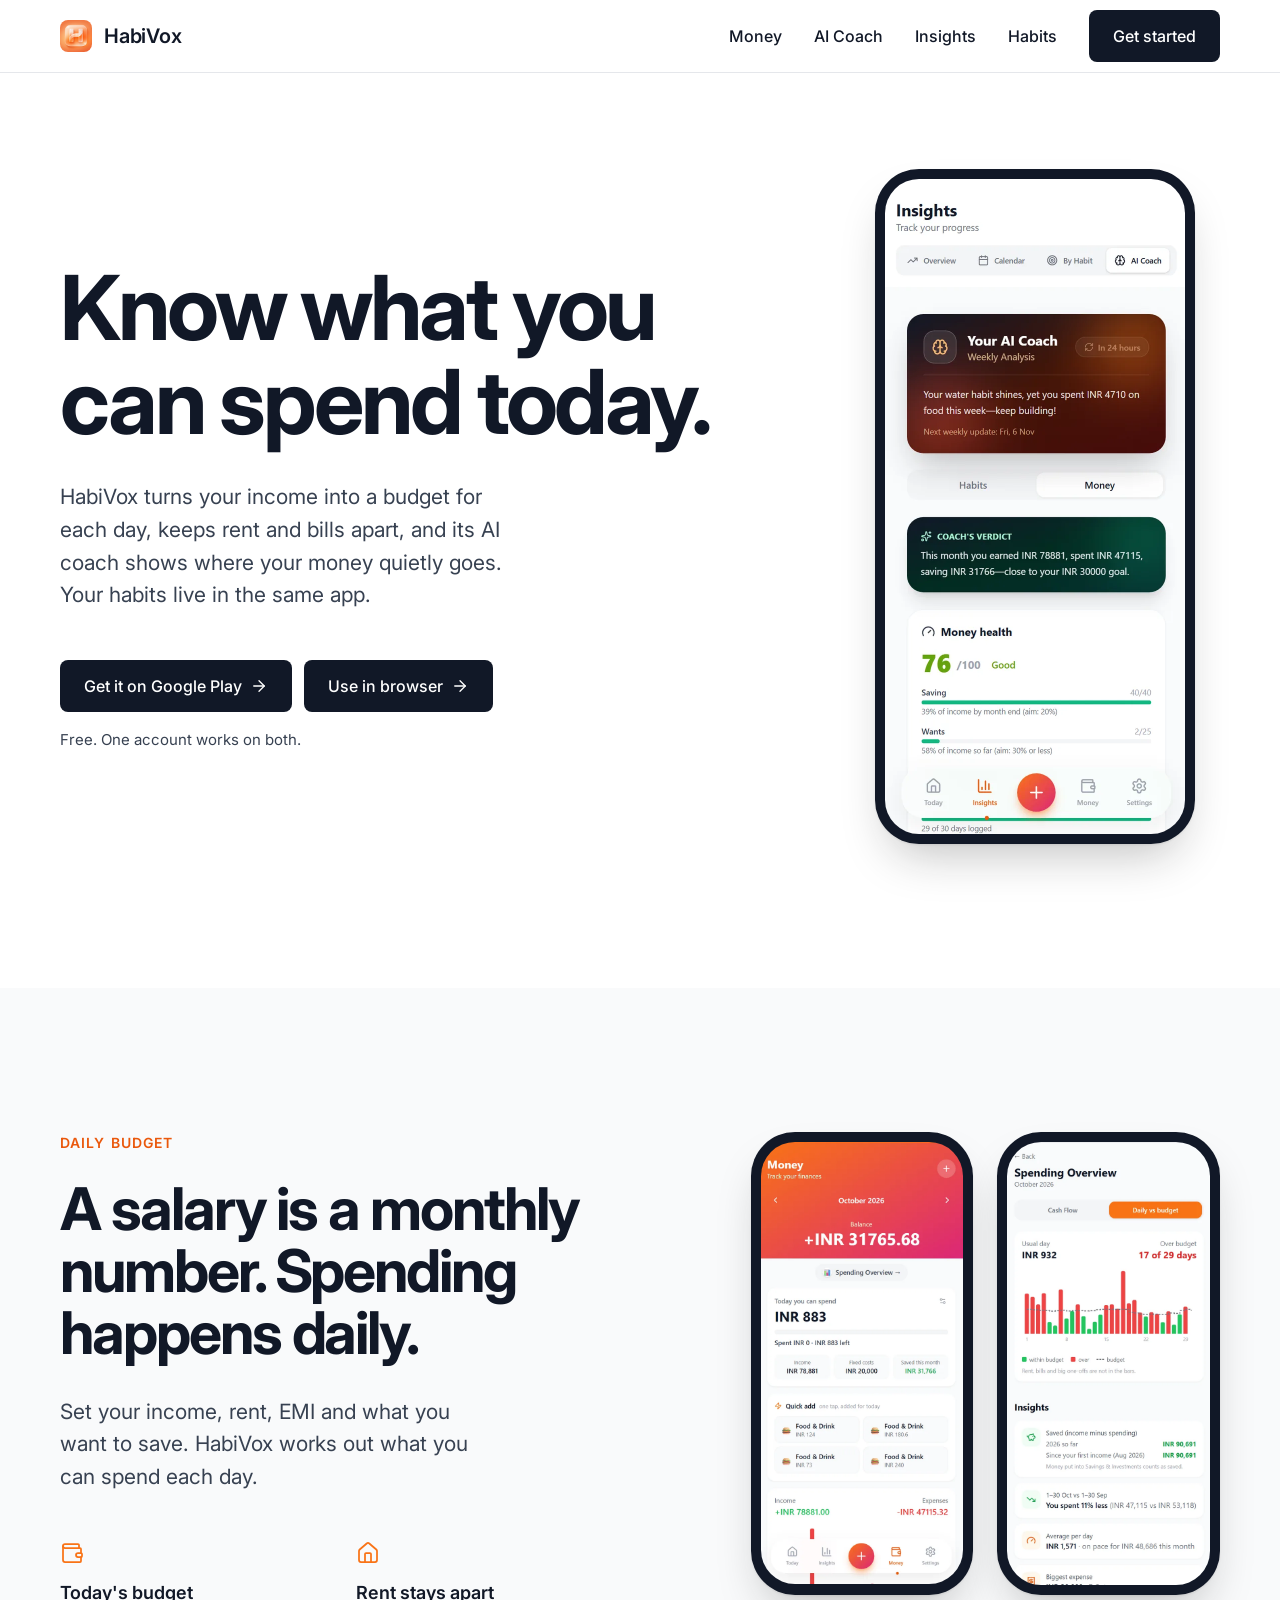
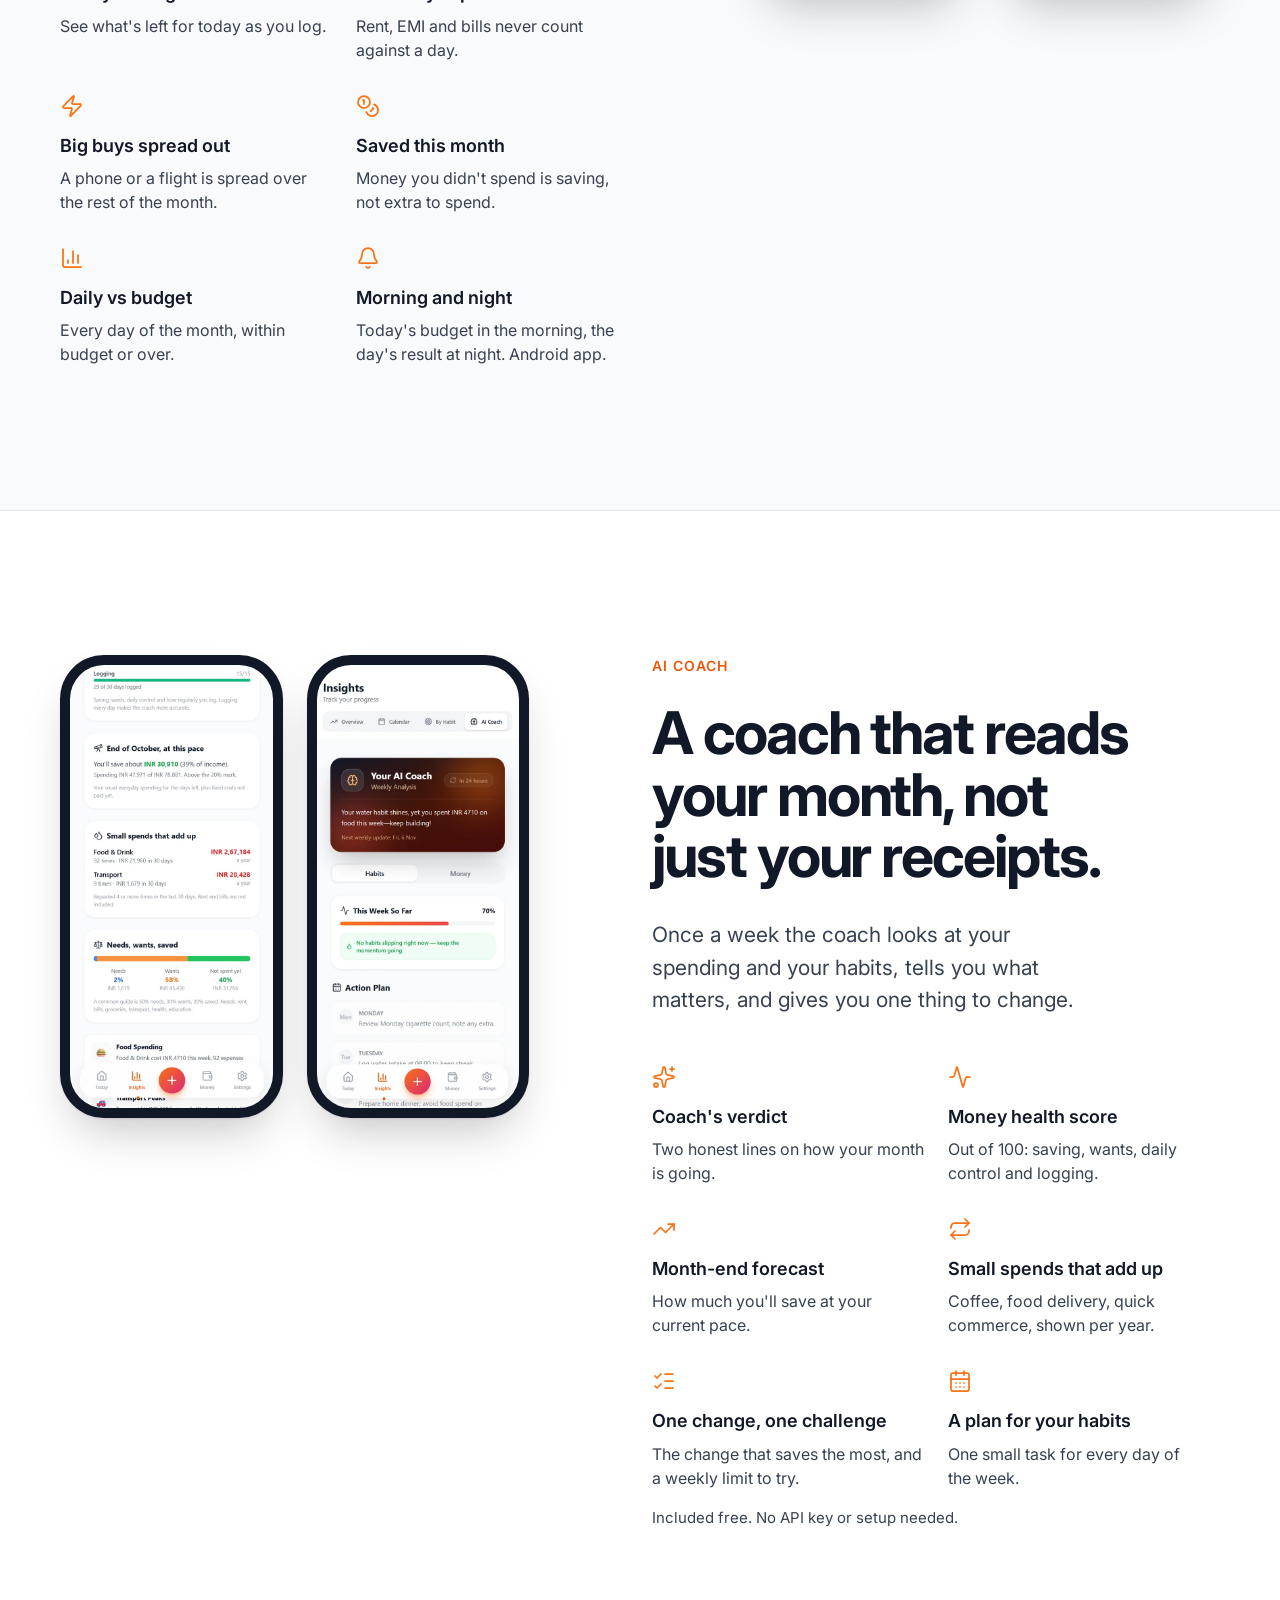
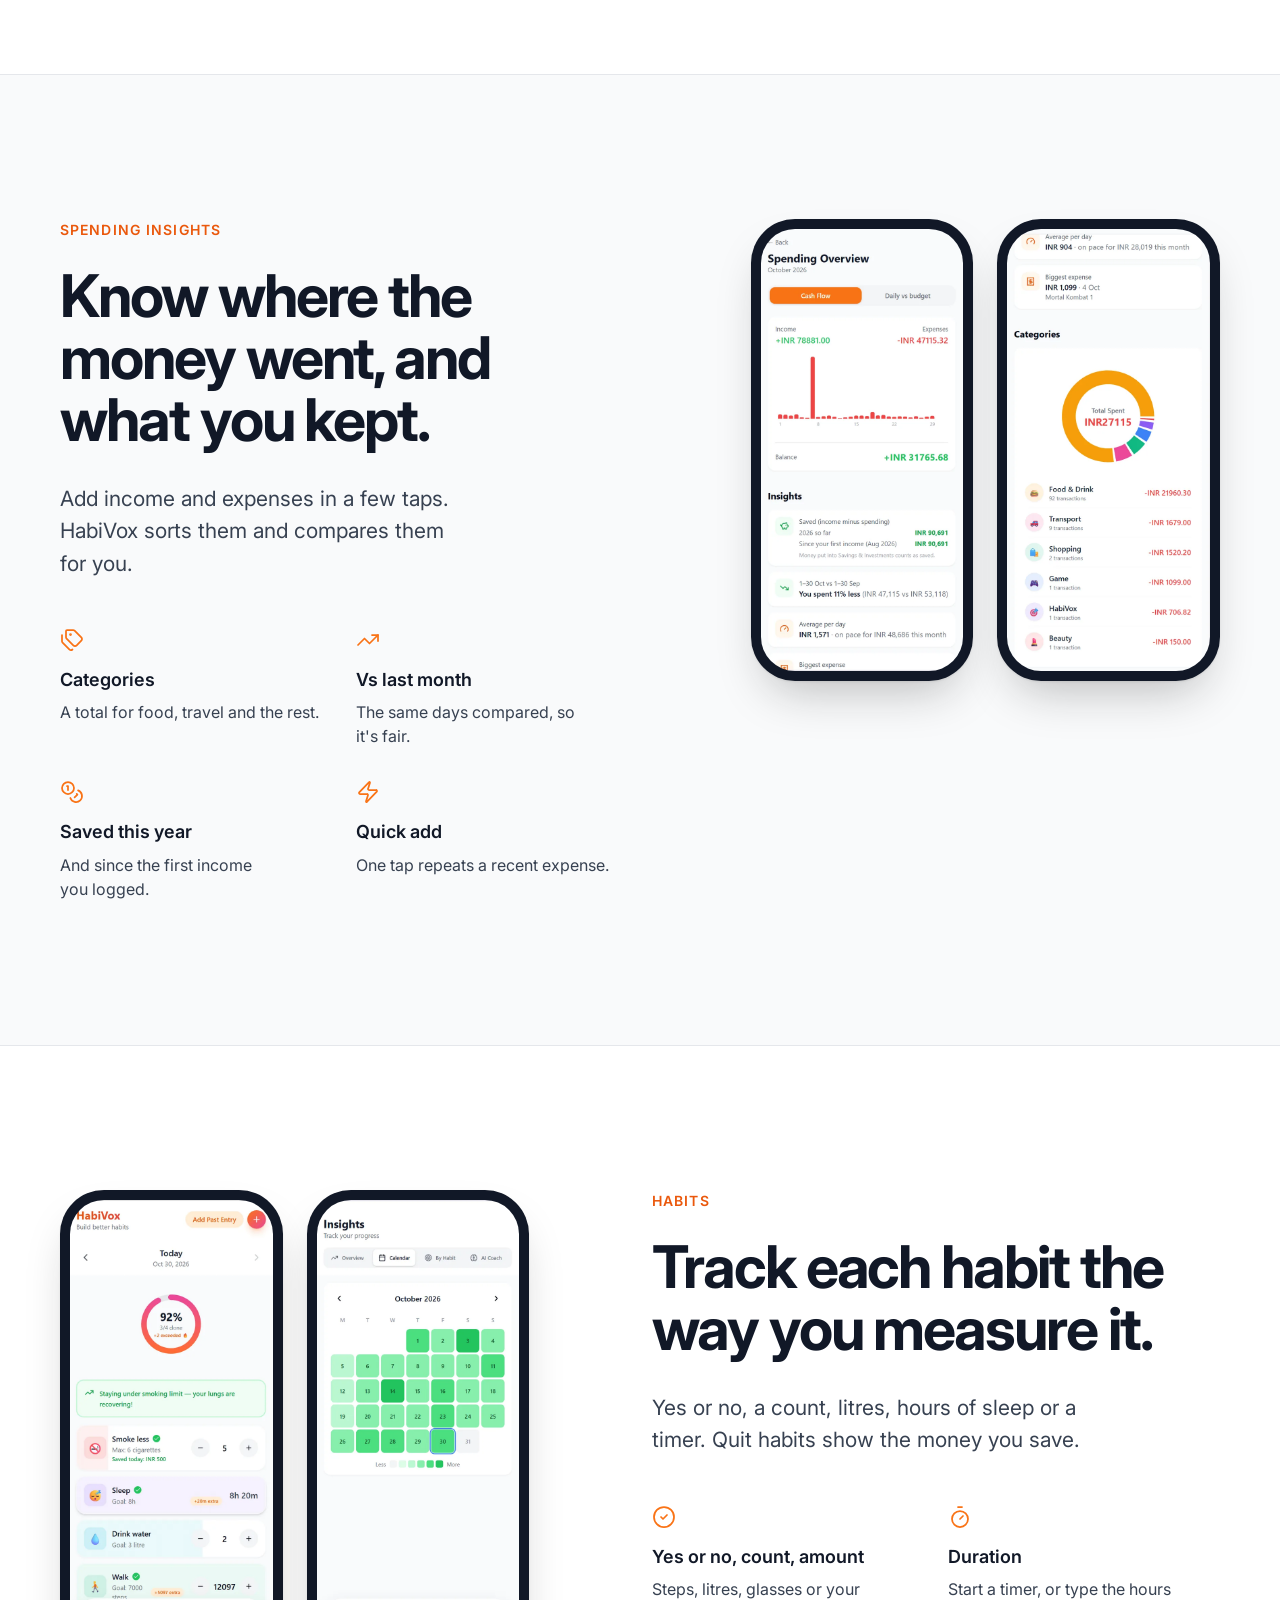
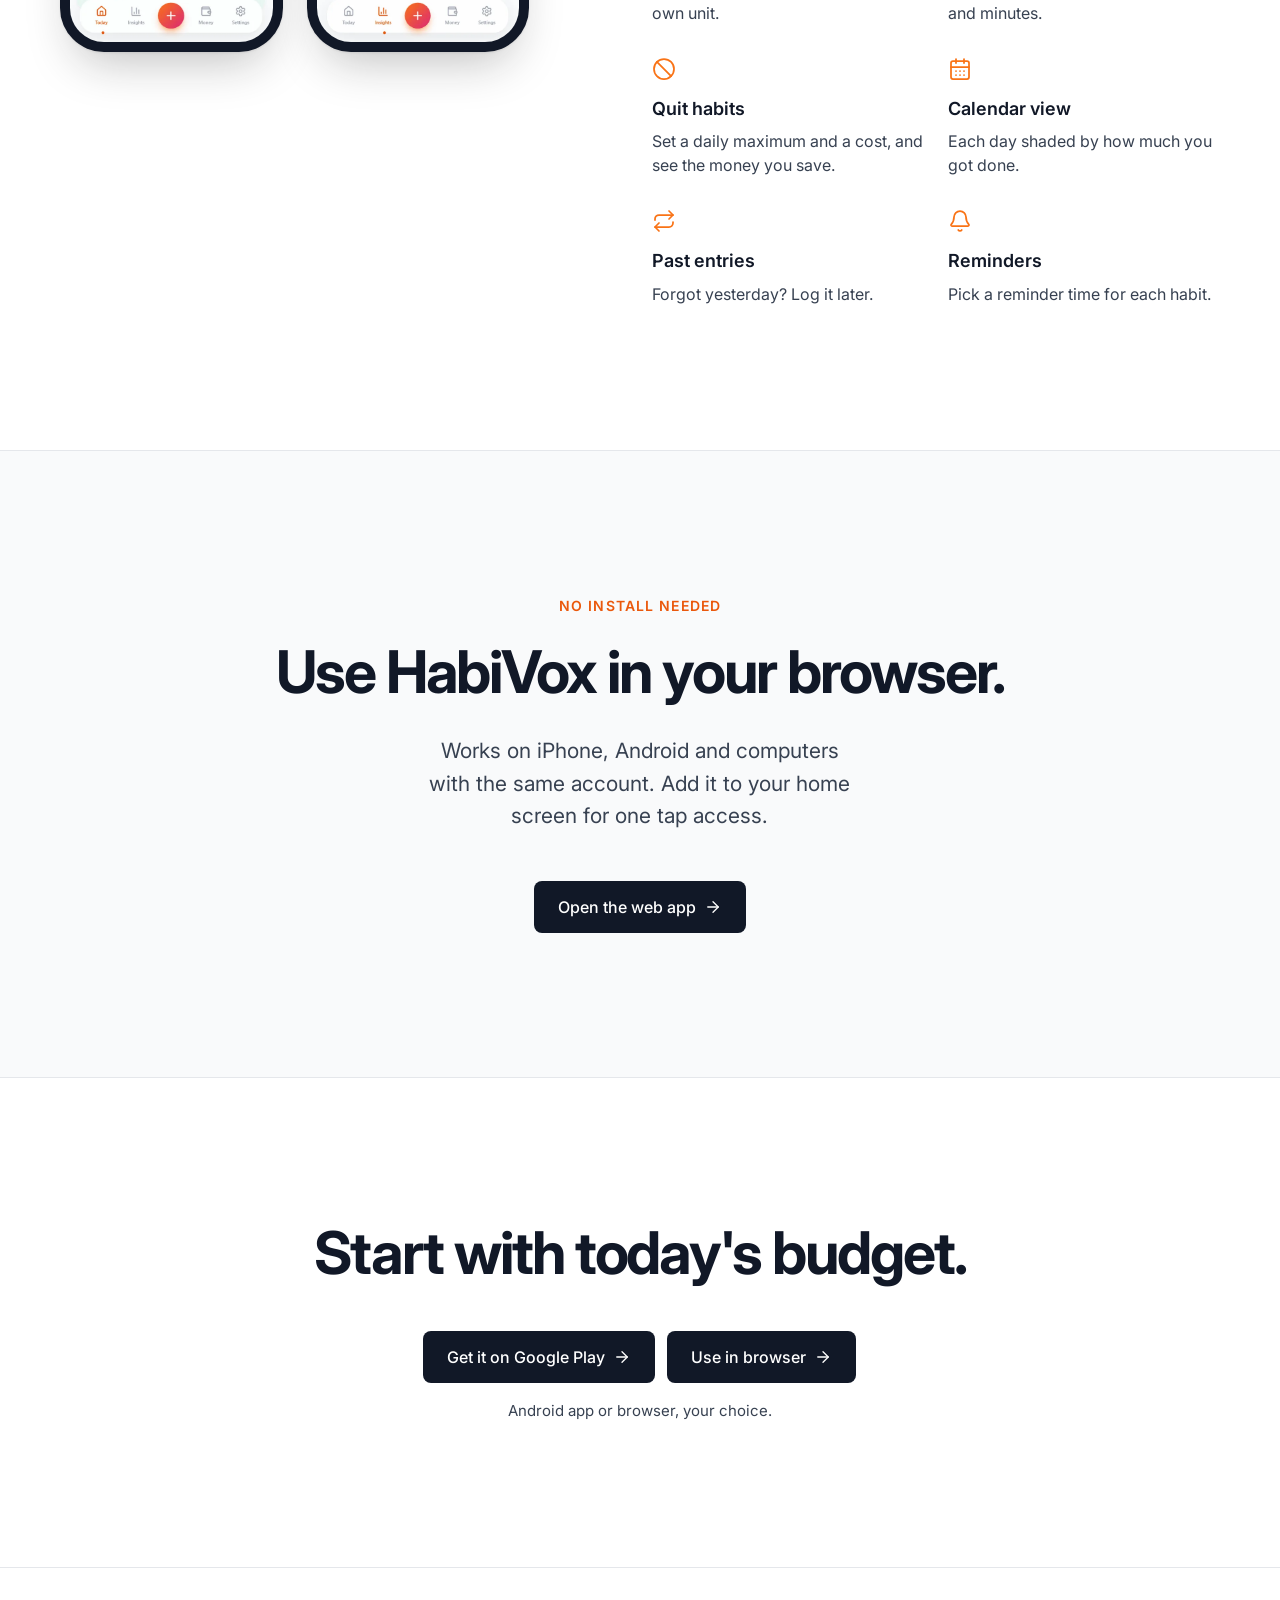
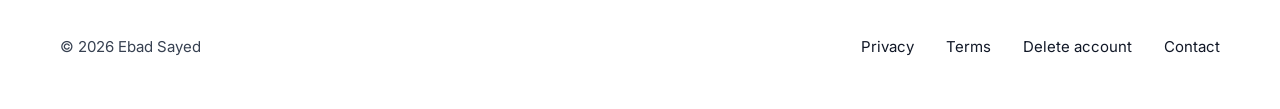
==== commit 95d9e2f8: "Money-first website with the new app screenshots Co-Authored-By: Claude Opus 5.5 <noreply@anthropic." ====
--- a/index.html
+++ b/index.html
@@ -3,13 +3,13 @@
 <head>
   <meta charset="utf-8">
   <meta name="viewport" content="width=device-width, initial-scale=1">
-  <title>HabiVox: Habit and Money Tracker</title>
-  <meta name="description" content="Track habits and expenses in one app. Four ways to log a habit, a calendar of your month, and a clear view of where your money goes. On Android and in your browser.">
+  <title>HabiVox: Daily Budget, AI Money Coach and Habit Tracker</title>
+  <meta name="description" content="Know what you can spend today. HabiVox turns your income into a daily budget, keeps rent and bills apart, and its free AI coach shows where your money leaks. Track habits too. On Android and in your browser.">
   <meta name="theme-color" content="#ffffff">
   <meta property="og:type" content="website">
   <meta property="og:site_name" content="HabiVox">
-  <meta property="og:title" content="HabiVox: Habit and Money Tracker">
-  <meta property="og:description" content="Track habits and expenses in one app. Four ways to log a habit, a calendar of your month, and a clear view of where your money goes. On Android and in your browser.">
+  <meta property="og:title" content="HabiVox: Daily Budget, AI Money Coach and Habit Tracker">
+  <meta property="og:description" content="Know what you can spend today. HabiVox turns your income into a daily budget, keeps rent and bills apart, and its free AI coach shows where your money leaks. Track habits too. On Android and in your browser.">
   <meta name="twitter:card" content="summary_large_image">
   <link rel="canonical" href="https://www.habivox.in/">
   <meta property="og:url" content="https://www.habivox.in/">
@@ -45,20 +45,20 @@
     </a>
     <nav class="nav" aria-label="Main">
       <ul class="nav__links">
-          <li><a href="#habits">Habits</a></li>
-          <li><a href="#insights">Insights</a></li>
           <li><a href="#money">Money</a></li>
           <li><a href="#ai">AI Coach</a></li>
+          <li><a href="#insights">Insights</a></li>
+          <li><a href="#habits">Habits</a></li>
       </ul>
       <a class="btn" href="#start">Get started</a>
       <details class="menu">
         <summary aria-label="Menu"><span class="icon-open"><svg class="icon" xmlns="http://www.w3.org/2000/svg" width="24" height="24" viewBox="0 0 24 24" fill="none" stroke="currentColor" stroke-width="1.75" stroke-linecap="round" stroke-linejoin="round" aria-hidden="true"><path d="M4 5h16"/><path d="M4 12h16"/><path d="M4 19h16"/></svg></span><span class="icon-close"><svg class="icon" xmlns="http://www.w3.org/2000/svg" width="24" height="24" viewBox="0 0 24 24" fill="none" stroke="currentColor" stroke-width="1.75" stroke-linecap="round" stroke-linejoin="round" aria-hidden="true"><path d="M18 6 6 18"/><path d="m6 6 12 12"/></svg></span></summary>
         <div class="menu__panel">
           <ul>
-          <li><a href="#habits">Habits</a></li>
-          <li><a href="#insights">Insights</a></li>
           <li><a href="#money">Money</a></li>
           <li><a href="#ai">AI Coach</a></li>
+          <li><a href="#insights">Insights</a></li>
+          <li><a href="#habits">Habits</a></li>
           </ul>
           <a class="btn" href="#start">Get started</a>
         </div>
@@ -70,8 +70,8 @@
   <section class="hero">
     <div class="wrap grid">
       <div class="hero__text">
-        <h1>Habits and money, in one app.</h1>
-        <p class="lead">Log habits and expenses in a few taps. HabiVox shows which days you slip and where your money goes.</p>
+        <h1>Know what you can spend today.</h1>
+        <p class="lead">HabiVox turns your income into a budget for each day, keeps rent and bills apart, and its AI coach shows where your money quietly goes. Your habits live in the same app.</p>
         <div class="cta">
           <div class="cta-pair">
             <a class="btn btn-play" href="https://play.google.com/store/apps/details?id=com.habivox.app">Get it on Google Play <svg class="icon" xmlns="http://www.w3.org/2000/svg" width="24" height="24" viewBox="0 0 24 24" fill="none" stroke="currentColor" stroke-width="1.75" stroke-linecap="round" stroke-linejoin="round" aria-hidden="true"><path d="M5 12h14"/><path d="m12 5 7 7-7 7"/></svg></a>
@@ -82,111 +82,122 @@
       </div>
       <div class="hero__media">
         <div class="phone">
-          <img src="assets/screens/today.webp?v=053035b0" width="600" height="1310" alt="HabiVox Insights: today's summary at 92 percent, INR 5,200 saved this month by smoking less, and 56 percent monthly consistency" fetchpriority="high">
-        </div>
-      </div>
-    </div>
-  </section>
-
-  <section class="section section--surface" id="habits">
+          <img src="assets/screens/coach-money.webp?v=5ed5f068" width="600" height="1310" alt="HabiVox AI Coach Money tab with the coach's verdict on the month and a money health score of 76 out of 100" fetchpriority="high">
+        </div>
+      </div>
+    </div>
+  </section>
+
+  <section class="section section--surface" id="money">
     <div class="wrap grid feature">
+      <div class="feature__text">
+        <p class="eyebrow">Daily budget</p>
+        <h2>A salary is a monthly number. Spending happens daily.</h2>
+        <p class="lead">Set your income, rent, EMI and what you want to save. HabiVox works out what you can spend each day.</p>
+        <ul class="points">
+          <li><svg class="icon" xmlns="http://www.w3.org/2000/svg" width="24" height="24" viewBox="0 0 24 24" fill="none" stroke="currentColor" stroke-width="1.75" stroke-linecap="round" stroke-linejoin="round" aria-hidden="true"><path d="M19 7V4a1 1 0 0 0-1-1H5a2 2 0 0 0 0 4h15a1 1 0 0 1 1 1v4h-3a2 2 0 0 0 0 4h3a1 1 0 0 0 1-1v-2a1 1 0 0 0-1-1"/><path d="M3 5v14a2 2 0 0 0 2 2h15a1 1 0 0 0 1-1v-4"/></svg><h3>Today's budget</h3><p>See what's left for today as you log.</p></li>
+          <li><svg class="icon" xmlns="http://www.w3.org/2000/svg" width="24" height="24" viewBox="0 0 24 24" fill="none" stroke="currentColor" stroke-width="1.75" stroke-linecap="round" stroke-linejoin="round" aria-hidden="true"><path d="M15 21v-8a1 1 0 0 0-1-1h-4a1 1 0 0 0-1 1v8"/><path d="M3 10a2 2 0 0 1 .709-1.528l7-6a2 2 0 0 1 2.582 0l7 6A2 2 0 0 1 21 10v9a2 2 0 0 1-2 2H5a2 2 0 0 1-2-2z"/></svg><h3>Rent stays apart</h3><p>Rent, EMI and bills never count against a day.</p></li>
+          <li><svg class="icon" xmlns="http://www.w3.org/2000/svg" width="24" height="24" viewBox="0 0 24 24" fill="none" stroke="currentColor" stroke-width="1.75" stroke-linecap="round" stroke-linejoin="round" aria-hidden="true"><path d="M4 14a1 1 0 0 1-.78-1.63l9.9-10.2a.5.5 0 0 1 .86.46l-1.92 6.02A1 1 0 0 0 13 10h7a1 1 0 0 1 .78 1.63l-9.9 10.2a.5.5 0 0 1-.86-.46l1.92-6.02A1 1 0 0 0 11 14z"/></svg><h3>Big buys spread out</h3><p>A phone or a flight is spread over the rest of the month.</p></li>
+          <li><svg class="icon" xmlns="http://www.w3.org/2000/svg" width="24" height="24" viewBox="0 0 24 24" fill="none" stroke="currentColor" stroke-width="1.75" stroke-linecap="round" stroke-linejoin="round" aria-hidden="true"><circle cx="8" cy="8" r="6"/><path d="M18.09 10.37A6 6 0 1 1 10.34 18"/><path d="M7 6h1v4"/><path d="m16.71 13.88.7.71-2.82 2.82"/></svg><h3>Saved this month</h3><p>Money you didn't spend is saving, not extra to spend.</p></li>
+          <li><svg class="icon" xmlns="http://www.w3.org/2000/svg" width="24" height="24" viewBox="0 0 24 24" fill="none" stroke="currentColor" stroke-width="1.75" stroke-linecap="round" stroke-linejoin="round" aria-hidden="true"><path d="M3 3v16a2 2 0 0 0 2 2h16"/><path d="M18 17V9"/><path d="M13 17V5"/><path d="M8 17v-3"/></svg><h3>Daily vs budget</h3><p>Every day of the month, within budget or over.</p></li>
+          <li><svg class="icon" xmlns="http://www.w3.org/2000/svg" width="24" height="24" viewBox="0 0 24 24" fill="none" stroke="currentColor" stroke-width="1.75" stroke-linecap="round" stroke-linejoin="round" aria-hidden="true"><path d="M10.268 21a2 2 0 0 0 3.464 0"/><path d="M3.262 15.326A1 1 0 0 0 4 17h16a1 1 0 0 0 .74-1.673C19.41 13.956 18 12.499 18 8A6 6 0 0 0 6 8c0 4.499-1.411 5.956-2.738 7.326"/></svg><h3>Morning and night</h3><p>Today's budget in the morning, the day's result at night. Android app.</p></li>
+        </ul>
+      </div>
+      <div class="feature__media">
+        <div class="phones">
+          <div class="phone">
+            <img src="assets/screens/money.webp?v=a9124d05" width="600" height="1310" alt="HabiVox Money screen: Today you can spend INR 883, with income, fixed costs, money saved this month and one tap Quick add" loading="lazy">
+          </div>
+          <div class="phone">
+            <img src="assets/screens/budget-chart.webp?v=1e5e2e7b" width="600" height="1310" alt="HabiVox Daily vs budget chart: green bars for days within budget, red for days over, and the budget as a dashed line" loading="lazy">
+          </div>
+        </div>
+      </div>
+    </div>
+  </section>
+
+  <section class="section" id="ai">
+    <div class="wrap grid feature feature--flip">
+      <div class="feature__text">
+        <p class="eyebrow">AI Coach</p>
+        <h2>A coach that reads your month, not just your receipts.</h2>
+        <p class="lead">Once a week the coach looks at your spending and your habits, tells you what matters, and gives you one thing to change.</p>
+        <ul class="points">
+          <li><svg class="icon" xmlns="http://www.w3.org/2000/svg" width="24" height="24" viewBox="0 0 24 24" fill="none" stroke="currentColor" stroke-width="1.75" stroke-linecap="round" stroke-linejoin="round" aria-hidden="true"><path d="M11.017 2.814a1 1 0 0 1 1.966 0l1.051 5.558a2 2 0 0 0 1.594 1.594l5.558 1.051a1 1 0 0 1 0 1.966l-5.558 1.051a2 2 0 0 0-1.594 1.594l-1.051 5.558a1 1 0 0 1-1.966 0l-1.051-5.558a2 2 0 0 0-1.594-1.594l-5.558-1.051a1 1 0 0 1 0-1.966l5.558-1.051a2 2 0 0 0 1.594-1.594z"/><path d="M20 2v4"/><path d="M22 4h-4"/><circle cx="4" cy="20" r="2"/></svg><h3>Coach's verdict</h3><p>Two honest lines on how your month is going.</p></li>
+          <li><svg class="icon" xmlns="http://www.w3.org/2000/svg" width="24" height="24" viewBox="0 0 24 24" fill="none" stroke="currentColor" stroke-width="1.75" stroke-linecap="round" stroke-linejoin="round" aria-hidden="true"><path d="M22 12h-2.48a2 2 0 0 0-1.93 1.46l-2.35 8.36a.25.25 0 0 1-.48 0L9.24 2.18a.25.25 0 0 0-.48 0l-2.35 8.36A2 2 0 0 1 4.49 12H2"/></svg><h3>Money health score</h3><p>Out of 100: saving, wants, daily control and logging.</p></li>
+          <li><svg class="icon" xmlns="http://www.w3.org/2000/svg" width="24" height="24" viewBox="0 0 24 24" fill="none" stroke="currentColor" stroke-width="1.75" stroke-linecap="round" stroke-linejoin="round" aria-hidden="true"><path d="M16 7h6v6"/><path d="m22 7-8.5 8.5-5-5L2 17"/></svg><h3>Month-end forecast</h3><p>How much you'll save at your current pace.</p></li>
+          <li><svg class="icon" xmlns="http://www.w3.org/2000/svg" width="24" height="24" viewBox="0 0 24 24" fill="none" stroke="currentColor" stroke-width="1.75" stroke-linecap="round" stroke-linejoin="round" aria-hidden="true"><path d="m17 2 4 4-4 4"/><path d="M3 11v-1a4 4 0 0 1 4-4h14"/><path d="m7 22-4-4 4-4"/><path d="M21 13v1a4 4 0 0 1-4 4H3"/></svg><h3>Small spends that add up</h3><p>Coffee, food delivery, quick commerce, shown per year.</p></li>
+          <li><svg class="icon" xmlns="http://www.w3.org/2000/svg" width="24" height="24" viewBox="0 0 24 24" fill="none" stroke="currentColor" stroke-width="1.75" stroke-linecap="round" stroke-linejoin="round" aria-hidden="true"><path d="M13 5h8"/><path d="M13 12h8"/><path d="M13 19h8"/><path d="m3 17 2 2 4-4"/><path d="m3 7 2 2 4-4"/></svg><h3>One change, one challenge</h3><p>The change that saves the most, and a weekly limit to try.</p></li>
+          <li><svg class="icon" xmlns="http://www.w3.org/2000/svg" width="24" height="24" viewBox="0 0 24 24" fill="none" stroke="currentColor" stroke-width="1.75" stroke-linecap="round" stroke-linejoin="round" aria-hidden="true"><path d="M8 2v4"/><path d="M16 2v4"/><rect width="18" height="18" x="3" y="4" rx="2"/><path d="M3 10h18"/><path d="M8 14h.01"/><path d="M12 14h.01"/><path d="M16 14h.01"/><path d="M8 18h.01"/><path d="M12 18h.01"/><path d="M16 18h.01"/></svg><h3>A plan for your habits</h3><p>One small task for every day of the week.</p></li>
+        </ul>
+        <p class="note">Included free. No API key or setup needed.</p>
+      </div>
+      <div class="feature__media">
+        <div class="phones">
+          <div class="phone">
+            <img src="assets/screens/coach-forecast.webp?v=b950128c" width="600" height="1310" alt="HabiVox AI Coach: month-end savings forecast, small spends that add up shown per year, and needs, wants and saved" loading="lazy">
+          </div>
+          <div class="phone">
+            <img src="assets/screens/coach-habits.webp?v=dfdd53c0" width="600" height="1310" alt="HabiVox AI Coach Habits tab: weekly summary, this week's progress and a day by day action plan" loading="lazy">
+          </div>
+        </div>
+      </div>
+    </div>
+  </section>
+
+  <section class="section section--surface" id="insights">
+    <div class="wrap grid feature">
+      <div class="feature__text">
+        <p class="eyebrow">Spending insights</p>
+        <h2>Know where the money went, and what you kept.</h2>
+        <p class="lead">Add income and expenses in a few taps. HabiVox sorts them and compares them for you.</p>
+        <ul class="points">
+          <li><svg class="icon" xmlns="http://www.w3.org/2000/svg" width="24" height="24" viewBox="0 0 24 24" fill="none" stroke="currentColor" stroke-width="1.75" stroke-linecap="round" stroke-linejoin="round" aria-hidden="true"><path d="M13.172 2a2 2 0 0 1 1.414.586l6.71 6.71a2.4 2.4 0 0 1 0 3.408l-4.592 4.592a2.4 2.4 0 0 1-3.408 0l-6.71-6.71A2 2 0 0 1 6 9.172V3a1 1 0 0 1 1-1z"/><path d="M2 7v6.172a2 2 0 0 0 .586 1.414l6.71 6.71a2.4 2.4 0 0 0 3.191.193"/><circle cx="10.5" cy="6.5" r=".5" fill="currentColor"/></svg><h3>Categories</h3><p>A total for food, travel and the rest.</p></li>
+          <li><svg class="icon" xmlns="http://www.w3.org/2000/svg" width="24" height="24" viewBox="0 0 24 24" fill="none" stroke="currentColor" stroke-width="1.75" stroke-linecap="round" stroke-linejoin="round" aria-hidden="true"><path d="M16 7h6v6"/><path d="m22 7-8.5 8.5-5-5L2 17"/></svg><h3>Vs last month</h3><p>The same days compared, so it's fair.</p></li>
+          <li><svg class="icon" xmlns="http://www.w3.org/2000/svg" width="24" height="24" viewBox="0 0 24 24" fill="none" stroke="currentColor" stroke-width="1.75" stroke-linecap="round" stroke-linejoin="round" aria-hidden="true"><circle cx="8" cy="8" r="6"/><path d="M18.09 10.37A6 6 0 1 1 10.34 18"/><path d="M7 6h1v4"/><path d="m16.71 13.88.7.71-2.82 2.82"/></svg><h3>Saved this year</h3><p>And since the first income you logged.</p></li>
+          <li><svg class="icon" xmlns="http://www.w3.org/2000/svg" width="24" height="24" viewBox="0 0 24 24" fill="none" stroke="currentColor" stroke-width="1.75" stroke-linecap="round" stroke-linejoin="round" aria-hidden="true"><path d="M4 14a1 1 0 0 1-.78-1.63l9.9-10.2a.5.5 0 0 1 .86.46l-1.92 6.02A1 1 0 0 0 13 10h7a1 1 0 0 1 .78 1.63l-9.9 10.2a.5.5 0 0 1-.86-.46l1.92-6.02A1 1 0 0 0 11 14z"/></svg><h3>Quick add</h3><p>One tap repeats a recent expense.</p></li>
+        </ul>
+      </div>
+      <div class="feature__media">
+        <div class="phones">
+          <div class="phone">
+            <img src="assets/screens/overview.webp?v=53ef1fe3" width="600" height="1310" alt="HabiVox Spending Overview: daily cash flow chart, balance, money saved this year and spending compared with last month" loading="lazy">
+          </div>
+          <div class="phone">
+            <img src="assets/screens/categories.webp?v=73ef8923" width="600" height="1310" alt="HabiVox spending categories with a donut chart and totals for Food and Drink, Transport, Shopping and more" loading="lazy">
+          </div>
+        </div>
+      </div>
+    </div>
+  </section>
+
+  <section class="section" id="habits">
+    <div class="wrap grid feature feature--flip">
       <div class="feature__text">
         <p class="eyebrow">Habits</p>
         <h2>Track each habit the way you measure it.</h2>
-        <p class="lead">Some habits are a yes or no. Others are litres or minutes. Pick the type that fits.</p>
-        <ul class="points">
-          <li><svg class="icon" xmlns="http://www.w3.org/2000/svg" width="24" height="24" viewBox="0 0 24 24" fill="none" stroke="currentColor" stroke-width="1.75" stroke-linecap="round" stroke-linejoin="round" aria-hidden="true"><circle cx="12" cy="12" r="10"/><path d="m9 12 2 2 4-4"/></svg><h3>Yes or no</h3><p>Mark it done for the day.</p></li>
-          <li><svg class="icon" xmlns="http://www.w3.org/2000/svg" width="24" height="24" viewBox="0 0 24 24" fill="none" stroke="currentColor" stroke-width="1.75" stroke-linecap="round" stroke-linejoin="round" aria-hidden="true"><line x1="4" x2="20" y1="9" y2="9"/><line x1="4" x2="20" y1="15" y2="15"/><line x1="10" x2="8" y1="3" y2="21"/><line x1="16" x2="14" y1="3" y2="21"/></svg><h3>Count</h3><p>Tap plus or minus as you go.</p></li>
-          <li><svg class="icon" xmlns="http://www.w3.org/2000/svg" width="24" height="24" viewBox="0 0 24 24" fill="none" stroke="currentColor" stroke-width="1.75" stroke-linecap="round" stroke-linejoin="round" aria-hidden="true"><path d="M21.3 15.3a2.4 2.4 0 0 1 0 3.4l-2.6 2.6a2.4 2.4 0 0 1-3.4 0L2.7 8.7a2.41 2.41 0 0 1 0-3.4l2.6-2.6a2.41 2.41 0 0 1 3.4 0Z"/><path d="m14.5 12.5 2-2"/><path d="m11.5 9.5 2-2"/><path d="m8.5 6.5 2-2"/><path d="m17.5 15.5 2-2"/></svg><h3>Amount</h3><p>Steps, litres, calories or your own unit.</p></li>
+        <p class="lead">Yes or no, a count, litres, hours of sleep or a timer. Quit habits show the money you save.</p>
+        <ul class="points">
+          <li><svg class="icon" xmlns="http://www.w3.org/2000/svg" width="24" height="24" viewBox="0 0 24 24" fill="none" stroke="currentColor" stroke-width="1.75" stroke-linecap="round" stroke-linejoin="round" aria-hidden="true"><circle cx="12" cy="12" r="10"/><path d="m9 12 2 2 4-4"/></svg><h3>Yes or no, count, amount</h3><p>Steps, litres, glasses or your own unit.</p></li>
           <li><svg class="icon" xmlns="http://www.w3.org/2000/svg" width="24" height="24" viewBox="0 0 24 24" fill="none" stroke="currentColor" stroke-width="1.75" stroke-linecap="round" stroke-linejoin="round" aria-hidden="true"><line x1="10" x2="14" y1="2" y2="2"/><line x1="12" x2="15" y1="14" y2="11"/><circle cx="12" cy="14" r="8"/></svg><h3>Duration</h3><p>Start a timer, or type the hours and minutes.</p></li>
           <li><svg class="icon" xmlns="http://www.w3.org/2000/svg" width="24" height="24" viewBox="0 0 24 24" fill="none" stroke="currentColor" stroke-width="1.75" stroke-linecap="round" stroke-linejoin="round" aria-hidden="true"><path d="M4.929 4.929 19.07 19.071"/><circle cx="12" cy="12" r="10"/></svg><h3>Quit habits</h3><p>Set a daily maximum and a cost, and see the money you save.</p></li>
+          <li><svg class="icon" xmlns="http://www.w3.org/2000/svg" width="24" height="24" viewBox="0 0 24 24" fill="none" stroke="currentColor" stroke-width="1.75" stroke-linecap="round" stroke-linejoin="round" aria-hidden="true"><path d="M8 2v4"/><path d="M16 2v4"/><rect width="18" height="18" x="3" y="4" rx="2"/><path d="M3 10h18"/><path d="M8 14h.01"/><path d="M12 14h.01"/><path d="M16 14h.01"/><path d="M8 18h.01"/><path d="M12 18h.01"/><path d="M16 18h.01"/></svg><h3>Calendar view</h3><p>Each day shaded by how much you got done.</p></li>
+          <li><svg class="icon" xmlns="http://www.w3.org/2000/svg" width="24" height="24" viewBox="0 0 24 24" fill="none" stroke="currentColor" stroke-width="1.75" stroke-linecap="round" stroke-linejoin="round" aria-hidden="true"><path d="m17 2 4 4-4 4"/><path d="M3 11v-1a4 4 0 0 1 4-4h14"/><path d="m7 22-4-4 4-4"/><path d="M21 13v1a4 4 0 0 1-4 4H3"/></svg><h3>Past entries</h3><p>Forgot yesterday? Log it later.</p></li>
           <li><svg class="icon" xmlns="http://www.w3.org/2000/svg" width="24" height="24" viewBox="0 0 24 24" fill="none" stroke="currentColor" stroke-width="1.75" stroke-linecap="round" stroke-linejoin="round" aria-hidden="true"><path d="M10.268 21a2 2 0 0 0 3.464 0"/><path d="M3.262 15.326A1 1 0 0 0 4 17h16a1 1 0 0 0 .74-1.673C19.41 13.956 18 12.499 18 8A6 6 0 0 0 6 8c0 4.499-1.411 5.956-2.738 7.326"/></svg><h3>Reminders</h3><p>Pick a reminder time for each habit.</p></li>
         </ul>
       </div>
       <div class="feature__media">
-        <div class="phone">
-          <img src="assets/screens/habits.webp?v=155fa474" width="600" height="1310" alt="HabiVox Today screen: Smoke less as a quit habit with INR 500 saved today, Sleep at 8 hours 20 minutes, Drink water in litres and Walk in steps" loading="lazy">
-        </div>
-      </div>
-    </div>
-  </section>
-
-  <section class="section" id="insights">
-    <div class="wrap grid feature feature--flip">
-      <div class="feature__text">
-        <p class="eyebrow">Insights</p>
-        <h2>See the days you slip, not just the streak.</h2>
-        <p class="lead">A monthly calendar shades each day by how much you got done.</p>
-        <ul class="points">
-          <li><svg class="icon" xmlns="http://www.w3.org/2000/svg" width="24" height="24" viewBox="0 0 24 24" fill="none" stroke="currentColor" stroke-width="1.75" stroke-linecap="round" stroke-linejoin="round" aria-hidden="true"><path d="M8 2v4"/><path d="M16 2v4"/><rect width="18" height="18" x="3" y="4" rx="2"/><path d="M3 10h18"/><path d="M8 14h.01"/><path d="M12 14h.01"/><path d="M16 14h.01"/><path d="M8 18h.01"/><path d="M12 18h.01"/><path d="M16 18h.01"/></svg><h3>Calendar view</h3><p>The whole month at a glance.</p></li>
-          <li><svg class="icon" xmlns="http://www.w3.org/2000/svg" width="24" height="24" viewBox="0 0 24 24" fill="none" stroke="currentColor" stroke-width="1.75" stroke-linecap="round" stroke-linejoin="round" aria-hidden="true"><path d="M3 3v16a2 2 0 0 0 2 2h16"/><path d="M18 17V9"/><path d="M13 17V5"/><path d="M8 17v-3"/></svg><h3>Per habit</h3><p>Average, best and worst day, and whether it is slipping.</p></li>
-          <li><svg class="icon" xmlns="http://www.w3.org/2000/svg" width="24" height="24" viewBox="0 0 24 24" fill="none" stroke="currentColor" stroke-width="1.75" stroke-linecap="round" stroke-linejoin="round" aria-hidden="true"><path d="M16 7h6v6"/><path d="m22 7-8.5 8.5-5-5L2 17"/></svg><h3>Monthly consistency</h3><p>One number for the whole month.</p></li>
-          <li><svg class="icon" xmlns="http://www.w3.org/2000/svg" width="24" height="24" viewBox="0 0 24 24" fill="none" stroke="currentColor" stroke-width="1.75" stroke-linecap="round" stroke-linejoin="round" aria-hidden="true"><path d="m17 2 4 4-4 4"/><path d="M3 11v-1a4 4 0 0 1 4-4h14"/><path d="m7 22-4-4 4-4"/><path d="M21 13v1a4 4 0 0 1-4 4H3"/></svg><h3>Past entries</h3><p>Forgot yesterday? Log it later.</p></li>
-        </ul>
-      </div>
-      <div class="feature__media">
-        <div class="phones">
+        <div class="phones">
+          <div class="phone">
+            <img src="assets/screens/today.webp?v=155fa474" width="600" height="1310" alt="HabiVox Today screen: Smoke less as a quit habit with INR 500 saved today, Sleep at 8 hours 20 minutes, Drink water and Walk" loading="lazy">
+          </div>
           <div class="phone">
             <img src="assets/screens/calendar.webp?v=3f265f3a" width="600" height="1310" alt="HabiVox calendar for October 2026 with each day shaded green by how much got done" loading="lazy">
           </div>
-          <div class="phone">
-            <img src="assets/screens/consistency.webp?v=dace0d43" width="600" height="1310" alt="HabiVox habit details for Drink water and Walk: average, best day, worst day and a Declining label" loading="lazy">
-          </div>
-        </div>
-      </div>
-    </div>
-  </section>
-
-  <section class="section section--surface" id="money">
-    <div class="wrap grid feature">
-      <div class="feature__text">
-        <p class="eyebrow">Money</p>
-        <h2>Know where the money went this month.</h2>
-        <p class="lead">Add income and expenses as they happen. HabiVox sorts them by category.</p>
-        <ul class="points">
-          <li><svg class="icon" xmlns="http://www.w3.org/2000/svg" width="24" height="24" viewBox="0 0 24 24" fill="none" stroke="currentColor" stroke-width="1.75" stroke-linecap="round" stroke-linejoin="round" aria-hidden="true"><path d="M19 7V4a1 1 0 0 0-1-1H5a2 2 0 0 0 0 4h15a1 1 0 0 1 1 1v4h-3a2 2 0 0 0 0 4h3a1 1 0 0 0 1-1v-2a1 1 0 0 0-1-1"/><path d="M3 5v14a2 2 0 0 0 2 2h15a1 1 0 0 0 1-1v-4"/></svg><h3>Income and expenses</h3><p>With a running balance.</p></li>
-          <li><svg class="icon" xmlns="http://www.w3.org/2000/svg" width="24" height="24" viewBox="0 0 24 24" fill="none" stroke="currentColor" stroke-width="1.75" stroke-linecap="round" stroke-linejoin="round" aria-hidden="true"><path d="M13.172 2a2 2 0 0 1 1.414.586l6.71 6.71a2.4 2.4 0 0 1 0 3.408l-4.592 4.592a2.4 2.4 0 0 1-3.408 0l-6.71-6.71A2 2 0 0 1 6 9.172V3a1 1 0 0 1 1-1z"/><path d="M2 7v6.172a2 2 0 0 0 .586 1.414l6.71 6.71a2.4 2.4 0 0 0 3.191.193"/><circle cx="10.5" cy="6.5" r=".5" fill="currentColor"/></svg><h3>Categories</h3><p>A total for food, travel and the rest.</p></li>
-          <li><svg class="icon" xmlns="http://www.w3.org/2000/svg" width="24" height="24" viewBox="0 0 24 24" fill="none" stroke="currentColor" stroke-width="1.75" stroke-linecap="round" stroke-linejoin="round" aria-hidden="true"><path d="M3 3v16a2 2 0 0 0 2 2h16"/><path d="M18 17V9"/><path d="M13 17V5"/><path d="M8 17v-3"/></svg><h3>Cash flow</h3><p>Spending charted day by day, compared with last month.</p></li>
-          <li><svg class="icon" xmlns="http://www.w3.org/2000/svg" width="24" height="24" viewBox="0 0 24 24" fill="none" stroke="currentColor" stroke-width="1.75" stroke-linecap="round" stroke-linejoin="round" aria-hidden="true"><path d="M4 14a1 1 0 0 1-.78-1.63l9.9-10.2a.5.5 0 0 1 .86.46l-1.92 6.02A1 1 0 0 0 13 10h7a1 1 0 0 1 .78 1.63l-9.9 10.2a.5.5 0 0 1-.86-.46l1.92-6.02A1 1 0 0 0 11 14z"/></svg><h3>Quick add</h3><p>One tap repeats a recent expense.</p></li>
-          <li><svg class="icon" xmlns="http://www.w3.org/2000/svg" width="24" height="24" viewBox="0 0 24 24" fill="none" stroke="currentColor" stroke-width="1.75" stroke-linecap="round" stroke-linejoin="round" aria-hidden="true"><circle cx="8" cy="8" r="6"/><path d="M18.09 10.37A6 6 0 1 1 10.34 18"/><path d="M7 6h1v4"/><path d="m16.71 13.88.7.71-2.82 2.82"/></svg><h3>10 currencies</h3><p>Including INR, USD, EUR and GBP.</p></li>
-        </ul>
-      </div>
-      <div class="feature__media">
-        <div class="phones">
-          <div class="phone">
-            <img src="assets/screens/money.webp?v=a0b59876" width="600" height="1310" alt="HabiVox Money screen for October 2026 with balance, one tap Quick add buttons and a daily spending chart" loading="lazy">
-          </div>
-          <div class="phone">
-            <img src="assets/screens/categories.webp?v=73ef8923" width="600" height="1310" alt="HabiVox spending categories: Food and Drink, Transport, Shopping, Game and Beauty with totals, and the biggest expense of the month" loading="lazy">
-          </div>
-        </div>
-      </div>
-    </div>
-  </section>
-
-  <section class="section" id="ai">
-    <div class="wrap grid feature feature--flip">
-      <div class="feature__text">
-        <p class="eyebrow">AI Coach</p>
-        <h2>A weekly plan built from your own data.</h2>
-        <p class="lead">Once a week, the coach reads your last seven days and plans each day ahead.</p>
-        <ul class="points">
-          <li><svg class="icon" xmlns="http://www.w3.org/2000/svg" width="24" height="24" viewBox="0 0 24 24" fill="none" stroke="currentColor" stroke-width="1.75" stroke-linecap="round" stroke-linejoin="round" aria-hidden="true"><path d="M8 2v4"/><path d="M16 2v4"/><rect width="18" height="18" x="3" y="4" rx="2"/><path d="M3 10h18"/><path d="M8 14h.01"/><path d="M12 14h.01"/><path d="M16 14h.01"/><path d="M8 18h.01"/><path d="M12 18h.01"/><path d="M16 18h.01"/></svg><h3>A task for every day</h3><p>Timed around your own daily schedule.</p></li>
-          <li><svg class="icon" xmlns="http://www.w3.org/2000/svg" width="24" height="24" viewBox="0 0 24 24" fill="none" stroke="currentColor" stroke-width="1.75" stroke-linecap="round" stroke-linejoin="round" aria-hidden="true"><path d="M11.017 2.814a1 1 0 0 1 1.966 0l1.051 5.558a2 2 0 0 0 1.594 1.594l5.558 1.051a1 1 0 0 1 0 1.966l-5.558 1.051a2 2 0 0 0-1.594 1.594l-1.051 5.558a1 1 0 0 1-1.966 0l-1.051-5.558a2 2 0 0 0-1.594-1.594l-5.558-1.051a1 1 0 0 1 0-1.966l5.558-1.051a2 2 0 0 0 1.594-1.594z"/><path d="M20 2v4"/><path d="M22 4h-4"/><circle cx="4" cy="20" r="2"/></svg><h3>Weekly score</h3><p>A score out of 10, compared with last week.</p></li>
-          <li><svg class="icon" xmlns="http://www.w3.org/2000/svg" width="24" height="24" viewBox="0 0 24 24" fill="none" stroke="currentColor" stroke-width="1.75" stroke-linecap="round" stroke-linejoin="round" aria-hidden="true"><path d="M22 12h-2.48a2 2 0 0 0-1.93 1.46l-2.35 8.36a.25.25 0 0 1-.48 0L9.24 2.18a.25.25 0 0 0-.48 0l-2.35 8.36A2 2 0 0 1 4.49 12H2"/></svg><h3>This week so far</h3><p>Flags habits that are starting to slip.</p></li>
-          <li><svg class="icon" xmlns="http://www.w3.org/2000/svg" width="24" height="24" viewBox="0 0 24 24" fill="none" stroke="currentColor" stroke-width="1.75" stroke-linecap="round" stroke-linejoin="round" aria-hidden="true"><path d="M3 12a9 9 0 0 1 9-9 9.75 9.75 0 0 1 6.74 2.74L21 8"/><path d="M21 3v5h-5"/><path d="M21 12a9 9 0 0 1-9 9 9.75 9.75 0 0 1-6.74-2.74L3 16"/><path d="M8 16H3v5"/></svg><h3>Refresh when you need</h3><p>Once a day, up to 3 times a week.</p></li>
-        </ul>
-        <p class="note">Included free. No API key or setup needed.</p>
-      </div>
-      <div class="feature__media">
-        <div class="phone">
-          <img src="assets/screens/ai-coach.webp?v=47ab3f75" width="600" height="1310" alt="HabiVox AI Coach screen with a weekly summary, Refresh button, This week so far progress and a day by day action plan" loading="lazy">
-        </div>
-      </div>
-    </div>
-  </section>
-
-
+        </div>
+      </div>
+    </div>
+  </section>
 
   <section class="section section--surface" id="web">
     <div class="wrap grid">
@@ -204,7 +215,7 @@
   <section class="section" id="start">
     <div class="wrap grid">
       <div class="center">
-        <h2>Start with one habit today.</h2>
+        <h2>Start with today's budget.</h2>
         <div class="cta">
           <div class="cta-pair">
             <a class="btn btn-play" href="https://play.google.com/store/apps/details?id=com.habivox.app">Get it on Google Play <svg class="icon" xmlns="http://www.w3.org/2000/svg" width="24" height="24" viewBox="0 0 24 24" fill="none" stroke="currentColor" stroke-width="1.75" stroke-linecap="round" stroke-linejoin="round" aria-hidden="true"><path d="M5 12h14"/><path d="m12 5 7 7-7 7"/></svg></a>
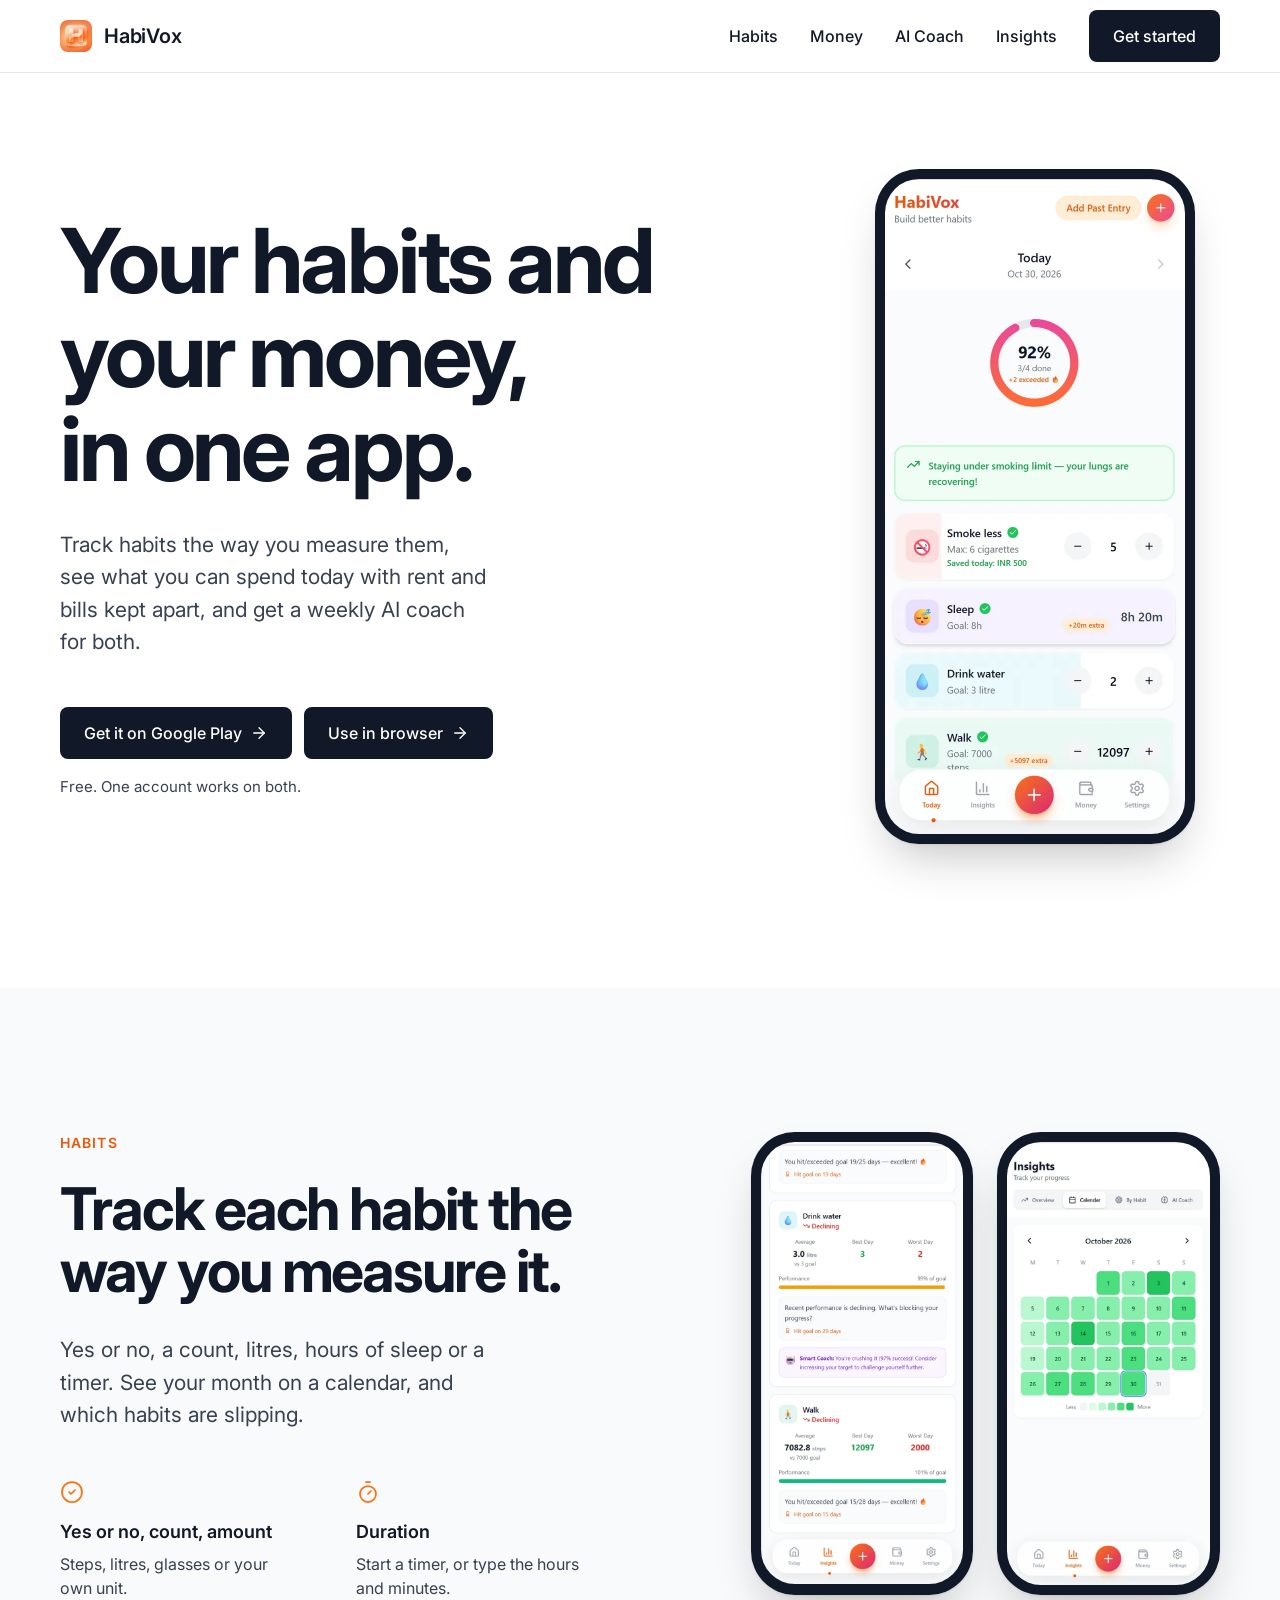
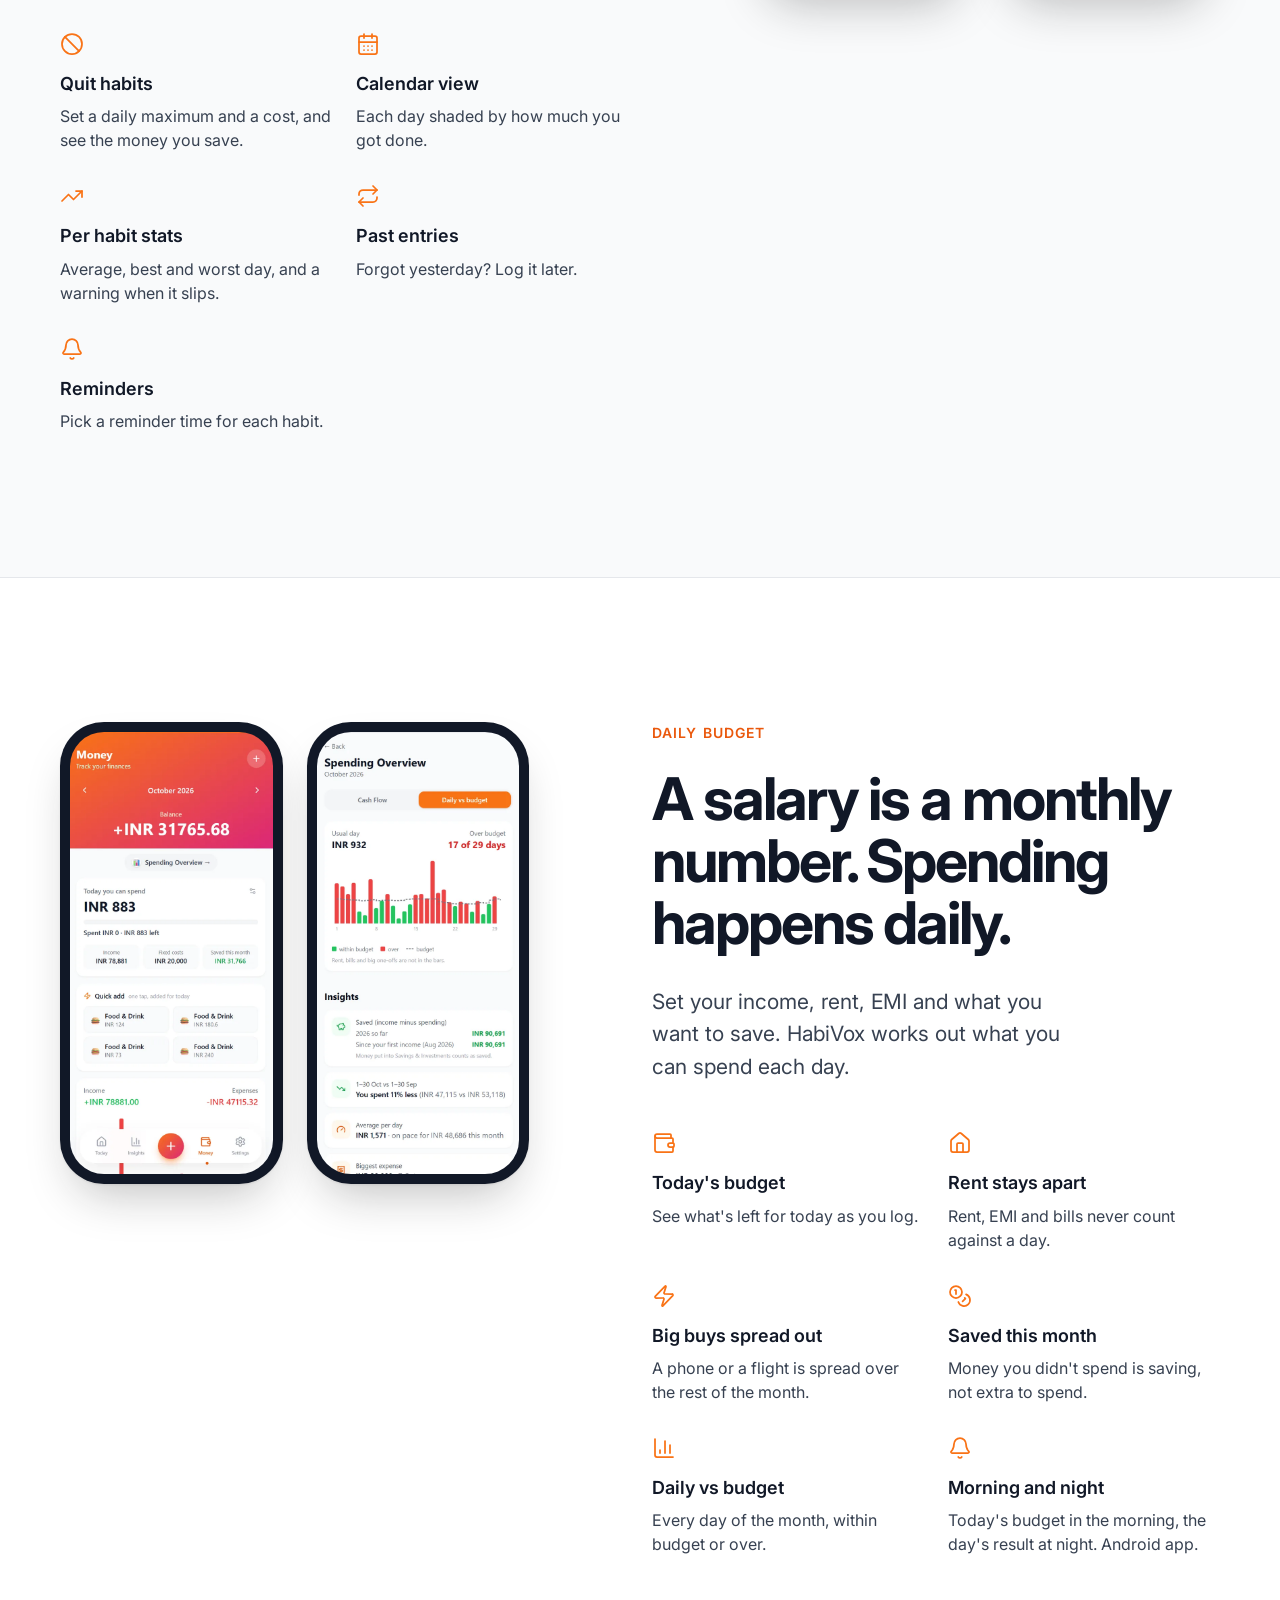
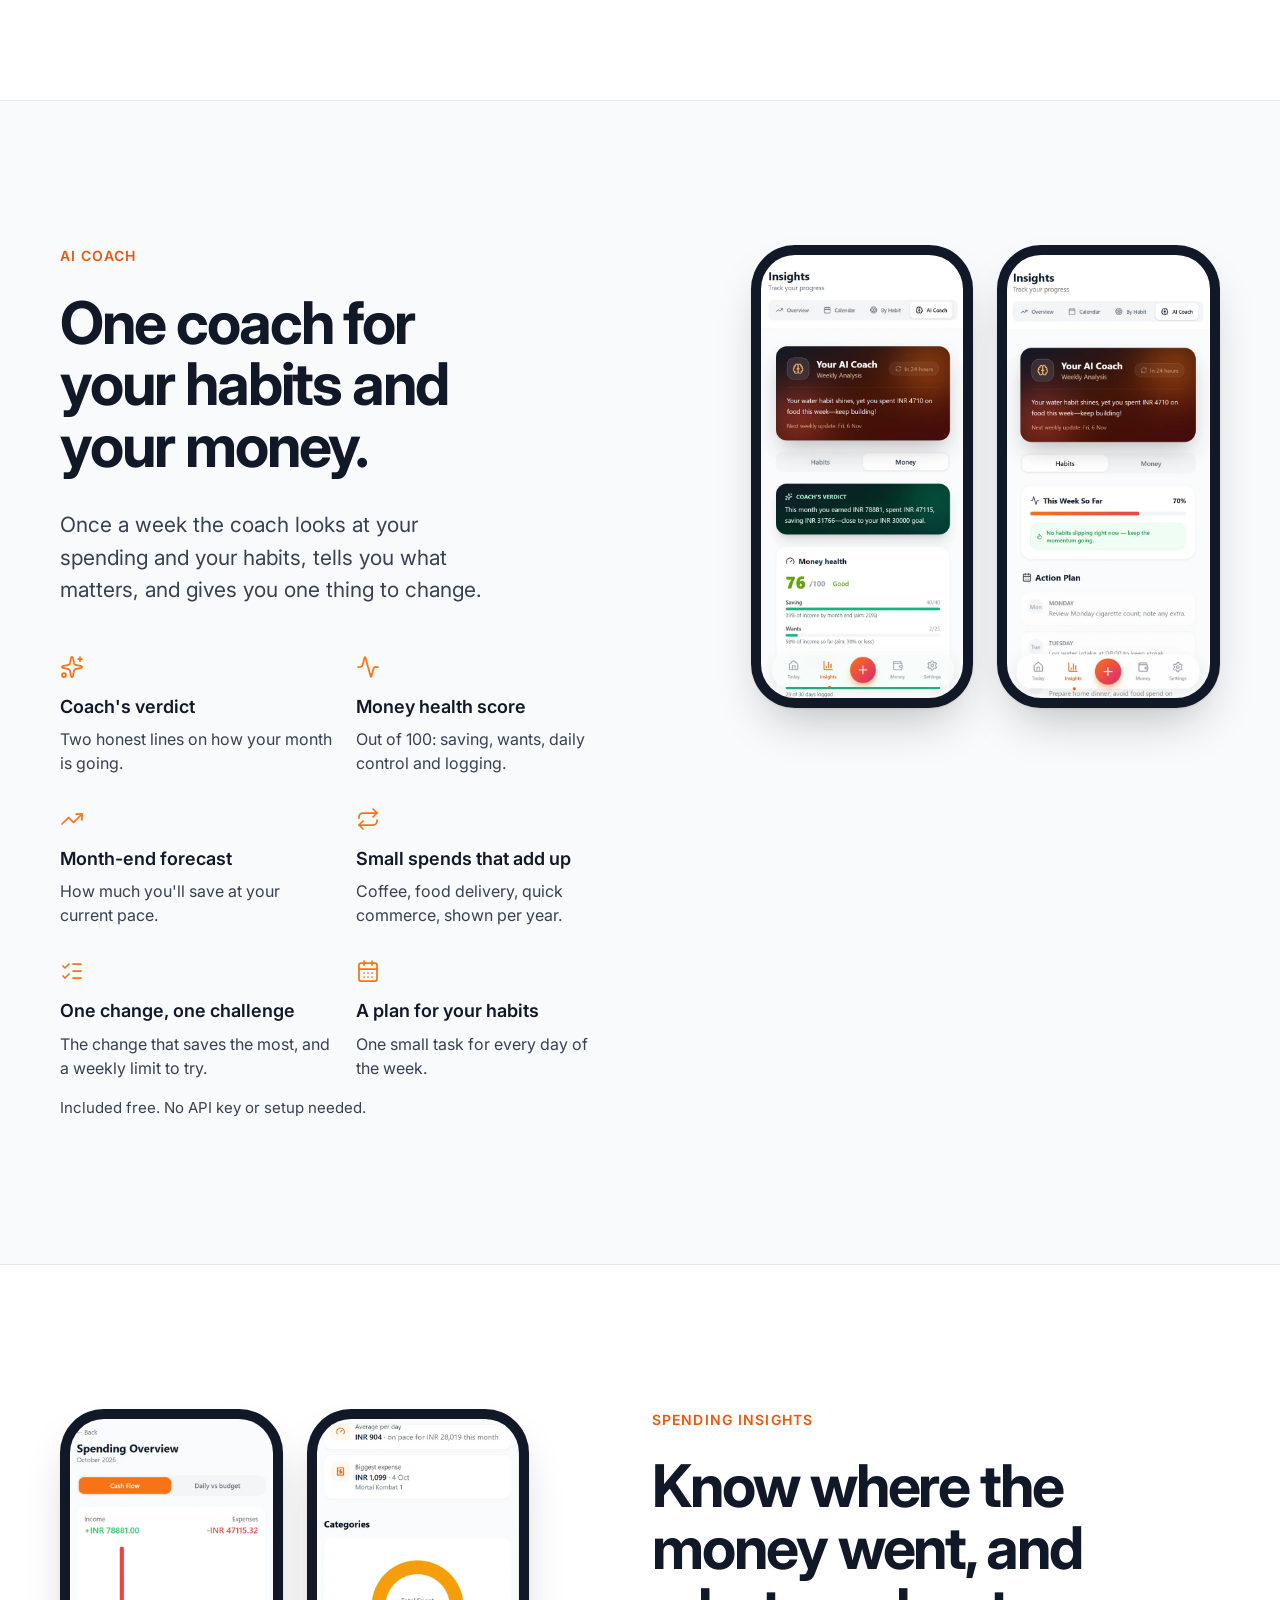
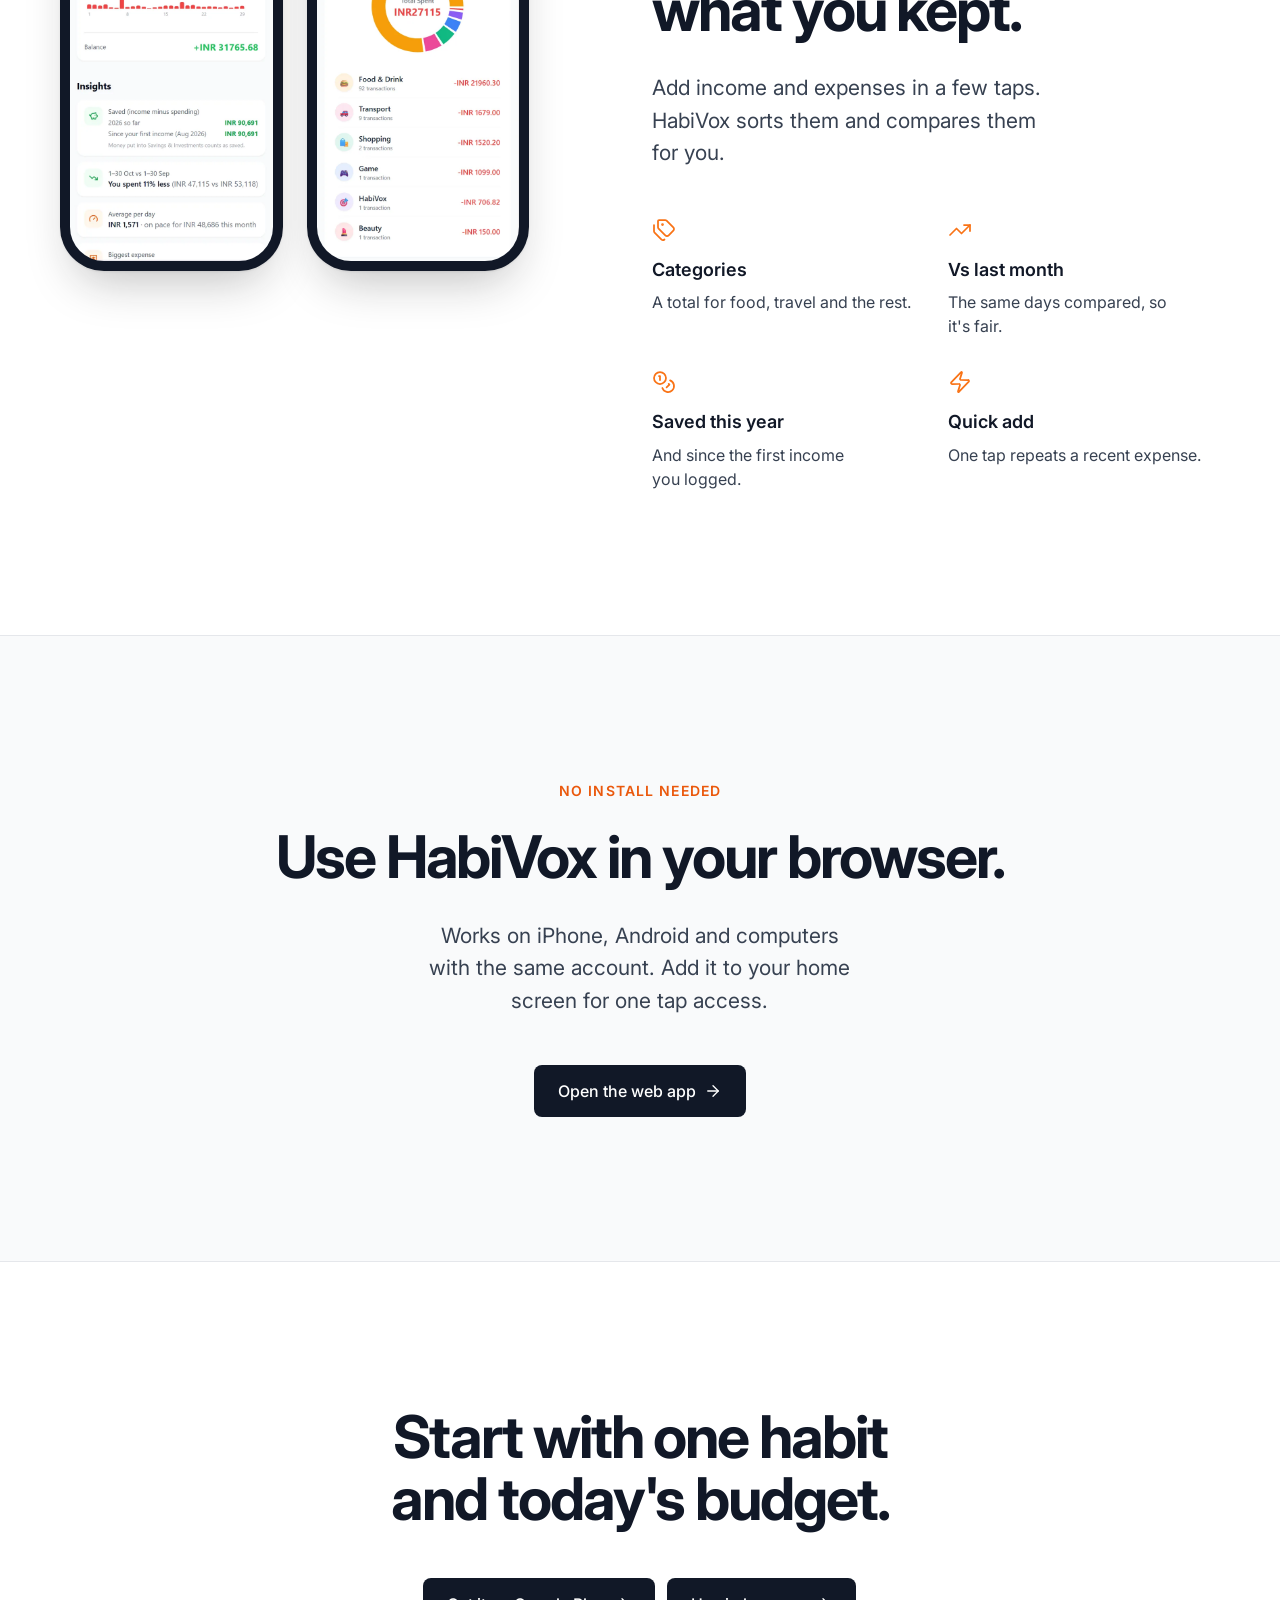
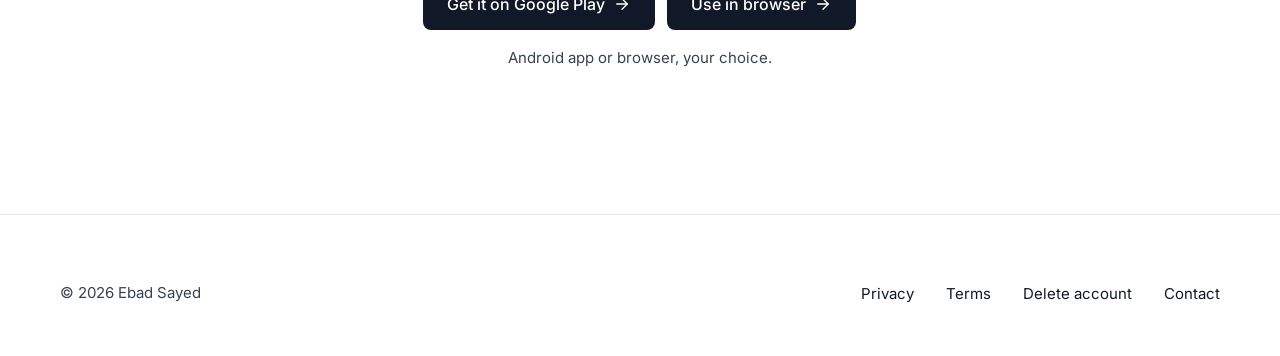
==== commit ecf1bd24: "Habits and money get equal weight on the home page Co-Authored-By: Claude Opus 5.5 <noreply@anthropi" ====
--- a/index.html
+++ b/index.html
@@ -3,13 +3,13 @@
 <head>
   <meta charset="utf-8">
   <meta name="viewport" content="width=device-width, initial-scale=1">
-  <title>HabiVox: Daily Budget, AI Money Coach and Habit Tracker</title>
-  <meta name="description" content="Know what you can spend today. HabiVox turns your income into a daily budget, keeps rent and bills apart, and its free AI coach shows where your money leaks. Track habits too. On Android and in your browser.">
+  <title>HabiVox: Habit Tracker, Daily Budget and AI Coach</title>
+  <meta name="description" content="Build better habits and control your money in one app. Track any habit, see what you can spend today with rent and bills kept apart, and get a free weekly AI coach for both. On Android and in your browser.">
   <meta name="theme-color" content="#ffffff">
   <meta property="og:type" content="website">
   <meta property="og:site_name" content="HabiVox">
-  <meta property="og:title" content="HabiVox: Daily Budget, AI Money Coach and Habit Tracker">
-  <meta property="og:description" content="Know what you can spend today. HabiVox turns your income into a daily budget, keeps rent and bills apart, and its free AI coach shows where your money leaks. Track habits too. On Android and in your browser.">
+  <meta property="og:title" content="HabiVox: Habit Tracker, Daily Budget and AI Coach">
+  <meta property="og:description" content="Build better habits and control your money in one app. Track any habit, see what you can spend today with rent and bills kept apart, and get a free weekly AI coach for both. On Android and in your browser.">
   <meta name="twitter:card" content="summary_large_image">
   <link rel="canonical" href="https://www.habivox.in/">
   <meta property="og:url" content="https://www.habivox.in/">
@@ -45,20 +45,20 @@
     </a>
     <nav class="nav" aria-label="Main">
       <ul class="nav__links">
+          <li><a href="#habits">Habits</a></li>
           <li><a href="#money">Money</a></li>
           <li><a href="#ai">AI Coach</a></li>
           <li><a href="#insights">Insights</a></li>
-          <li><a href="#habits">Habits</a></li>
       </ul>
       <a class="btn" href="#start">Get started</a>
       <details class="menu">
         <summary aria-label="Menu"><span class="icon-open"><svg class="icon" xmlns="http://www.w3.org/2000/svg" width="24" height="24" viewBox="0 0 24 24" fill="none" stroke="currentColor" stroke-width="1.75" stroke-linecap="round" stroke-linejoin="round" aria-hidden="true"><path d="M4 5h16"/><path d="M4 12h16"/><path d="M4 19h16"/></svg></span><span class="icon-close"><svg class="icon" xmlns="http://www.w3.org/2000/svg" width="24" height="24" viewBox="0 0 24 24" fill="none" stroke="currentColor" stroke-width="1.75" stroke-linecap="round" stroke-linejoin="round" aria-hidden="true"><path d="M18 6 6 18"/><path d="m6 6 12 12"/></svg></span></summary>
         <div class="menu__panel">
           <ul>
+          <li><a href="#habits">Habits</a></li>
           <li><a href="#money">Money</a></li>
           <li><a href="#ai">AI Coach</a></li>
           <li><a href="#insights">Insights</a></li>
-          <li><a href="#habits">Habits</a></li>
           </ul>
           <a class="btn" href="#start">Get started</a>
         </div>
@@ -70,8 +70,8 @@
   <section class="hero">
     <div class="wrap grid">
       <div class="hero__text">
-        <h1>Know what you can spend today.</h1>
-        <p class="lead">HabiVox turns your income into a budget for each day, keeps rent and bills apart, and its AI coach shows where your money quietly goes. Your habits live in the same app.</p>
+        <h1>Your habits and your money, in one app.</h1>
+        <p class="lead">Track habits the way you measure them, see what you can spend today with rent and bills kept apart, and get a weekly AI coach for both.</p>
         <div class="cta">
           <div class="cta-pair">
             <a class="btn btn-play" href="https://play.google.com/store/apps/details?id=com.habivox.app">Get it on Google Play <svg class="icon" xmlns="http://www.w3.org/2000/svg" width="24" height="24" viewBox="0 0 24 24" fill="none" stroke="currentColor" stroke-width="1.75" stroke-linecap="round" stroke-linejoin="round" aria-hidden="true"><path d="M5 12h14"/><path d="m12 5 7 7-7 7"/></svg></a>
@@ -82,14 +82,43 @@
       </div>
       <div class="hero__media">
         <div class="phone">
-          <img src="assets/screens/coach-money.webp?v=5ed5f068" width="600" height="1310" alt="HabiVox AI Coach Money tab with the coach's verdict on the month and a money health score of 76 out of 100" fetchpriority="high">
-        </div>
-      </div>
-    </div>
-  </section>
-
-  <section class="section section--surface" id="money">
+          <img src="assets/screens/today.webp?v=155fa474" width="600" height="1310" alt="HabiVox Today screen: Smoke less as a quit habit with INR 500 saved today, Sleep at 8 hours 20 minutes, Drink water in litres and Walk in steps" fetchpriority="high">
+        </div>
+      </div>
+    </div>
+  </section>
+
+  <section class="section section--surface" id="habits">
     <div class="wrap grid feature">
+      <div class="feature__text">
+        <p class="eyebrow">Habits</p>
+        <h2>Track each habit the way you measure it.</h2>
+        <p class="lead">Yes or no, a count, litres, hours of sleep or a timer. See your month on a calendar, and which habits are slipping.</p>
+        <ul class="points">
+          <li><svg class="icon" xmlns="http://www.w3.org/2000/svg" width="24" height="24" viewBox="0 0 24 24" fill="none" stroke="currentColor" stroke-width="1.75" stroke-linecap="round" stroke-linejoin="round" aria-hidden="true"><circle cx="12" cy="12" r="10"/><path d="m9 12 2 2 4-4"/></svg><h3>Yes or no, count, amount</h3><p>Steps, litres, glasses or your own unit.</p></li>
+          <li><svg class="icon" xmlns="http://www.w3.org/2000/svg" width="24" height="24" viewBox="0 0 24 24" fill="none" stroke="currentColor" stroke-width="1.75" stroke-linecap="round" stroke-linejoin="round" aria-hidden="true"><line x1="10" x2="14" y1="2" y2="2"/><line x1="12" x2="15" y1="14" y2="11"/><circle cx="12" cy="14" r="8"/></svg><h3>Duration</h3><p>Start a timer, or type the hours and minutes.</p></li>
+          <li><svg class="icon" xmlns="http://www.w3.org/2000/svg" width="24" height="24" viewBox="0 0 24 24" fill="none" stroke="currentColor" stroke-width="1.75" stroke-linecap="round" stroke-linejoin="round" aria-hidden="true"><path d="M4.929 4.929 19.07 19.071"/><circle cx="12" cy="12" r="10"/></svg><h3>Quit habits</h3><p>Set a daily maximum and a cost, and see the money you save.</p></li>
+          <li><svg class="icon" xmlns="http://www.w3.org/2000/svg" width="24" height="24" viewBox="0 0 24 24" fill="none" stroke="currentColor" stroke-width="1.75" stroke-linecap="round" stroke-linejoin="round" aria-hidden="true"><path d="M8 2v4"/><path d="M16 2v4"/><rect width="18" height="18" x="3" y="4" rx="2"/><path d="M3 10h18"/><path d="M8 14h.01"/><path d="M12 14h.01"/><path d="M16 14h.01"/><path d="M8 18h.01"/><path d="M12 18h.01"/><path d="M16 18h.01"/></svg><h3>Calendar view</h3><p>Each day shaded by how much you got done.</p></li>
+          <li><svg class="icon" xmlns="http://www.w3.org/2000/svg" width="24" height="24" viewBox="0 0 24 24" fill="none" stroke="currentColor" stroke-width="1.75" stroke-linecap="round" stroke-linejoin="round" aria-hidden="true"><path d="M16 7h6v6"/><path d="m22 7-8.5 8.5-5-5L2 17"/></svg><h3>Per habit stats</h3><p>Average, best and worst day, and a warning when it slips.</p></li>
+          <li><svg class="icon" xmlns="http://www.w3.org/2000/svg" width="24" height="24" viewBox="0 0 24 24" fill="none" stroke="currentColor" stroke-width="1.75" stroke-linecap="round" stroke-linejoin="round" aria-hidden="true"><path d="m17 2 4 4-4 4"/><path d="M3 11v-1a4 4 0 0 1 4-4h14"/><path d="m7 22-4-4 4-4"/><path d="M21 13v1a4 4 0 0 1-4 4H3"/></svg><h3>Past entries</h3><p>Forgot yesterday? Log it later.</p></li>
+          <li><svg class="icon" xmlns="http://www.w3.org/2000/svg" width="24" height="24" viewBox="0 0 24 24" fill="none" stroke="currentColor" stroke-width="1.75" stroke-linecap="round" stroke-linejoin="round" aria-hidden="true"><path d="M10.268 21a2 2 0 0 0 3.464 0"/><path d="M3.262 15.326A1 1 0 0 0 4 17h16a1 1 0 0 0 .74-1.673C19.41 13.956 18 12.499 18 8A6 6 0 0 0 6 8c0 4.499-1.411 5.956-2.738 7.326"/></svg><h3>Reminders</h3><p>Pick a reminder time for each habit.</p></li>
+        </ul>
+      </div>
+      <div class="feature__media">
+        <div class="phones">
+          <div class="phone">
+            <img src="assets/screens/habit-stats.webp?v=dace0d43" width="600" height="1310" alt="HabiVox habit details for Drink water and Walk: average, best day, worst day and whether the habit is slipping" loading="lazy">
+          </div>
+          <div class="phone">
+            <img src="assets/screens/calendar.webp?v=3f265f3a" width="600" height="1310" alt="HabiVox calendar for October 2026 with each day shaded green by how much got done" loading="lazy">
+          </div>
+        </div>
+      </div>
+    </div>
+  </section>
+
+  <section class="section" id="money">
+    <div class="wrap grid feature feature--flip">
       <div class="feature__text">
         <p class="eyebrow">Daily budget</p>
         <h2>A salary is a monthly number. Spending happens daily.</h2>
@@ -116,11 +145,11 @@
     </div>
   </section>
 
-  <section class="section" id="ai">
-    <div class="wrap grid feature feature--flip">
+  <section class="section section--surface" id="ai">
+    <div class="wrap grid feature">
       <div class="feature__text">
         <p class="eyebrow">AI Coach</p>
-        <h2>A coach that reads your month, not just your receipts.</h2>
+        <h2>One coach for your habits and your money.</h2>
         <p class="lead">Once a week the coach looks at your spending and your habits, tells you what matters, and gives you one thing to change.</p>
         <ul class="points">
           <li><svg class="icon" xmlns="http://www.w3.org/2000/svg" width="24" height="24" viewBox="0 0 24 24" fill="none" stroke="currentColor" stroke-width="1.75" stroke-linecap="round" stroke-linejoin="round" aria-hidden="true"><path d="M11.017 2.814a1 1 0 0 1 1.966 0l1.051 5.558a2 2 0 0 0 1.594 1.594l5.558 1.051a1 1 0 0 1 0 1.966l-5.558 1.051a2 2 0 0 0-1.594 1.594l-1.051 5.558a1 1 0 0 1-1.966 0l-1.051-5.558a2 2 0 0 0-1.594-1.594l-5.558-1.051a1 1 0 0 1 0-1.966l5.558-1.051a2 2 0 0 0 1.594-1.594z"/><path d="M20 2v4"/><path d="M22 4h-4"/><circle cx="4" cy="20" r="2"/></svg><h3>Coach's verdict</h3><p>Two honest lines on how your month is going.</p></li>
@@ -135,7 +164,7 @@
       <div class="feature__media">
         <div class="phones">
           <div class="phone">
-            <img src="assets/screens/coach-forecast.webp?v=b950128c" width="600" height="1310" alt="HabiVox AI Coach: month-end savings forecast, small spends that add up shown per year, and needs, wants and saved" loading="lazy">
+            <img src="assets/screens/coach-money.webp?v=5ed5f068" width="600" height="1310" alt="HabiVox AI Coach Money tab: the coach's verdict on the month and a money health score of 76 out of 100" loading="lazy">
           </div>
           <div class="phone">
             <img src="assets/screens/coach-habits.webp?v=dfdd53c0" width="600" height="1310" alt="HabiVox AI Coach Habits tab: weekly summary, this week's progress and a day by day action plan" loading="lazy">
@@ -145,8 +174,8 @@
     </div>
   </section>
 
-  <section class="section section--surface" id="insights">
-    <div class="wrap grid feature">
+  <section class="section" id="insights">
+    <div class="wrap grid feature feature--flip">
       <div class="feature__text">
         <p class="eyebrow">Spending insights</p>
         <h2>Know where the money went, and what you kept.</h2>
@@ -165,34 +194,6 @@
           </div>
           <div class="phone">
             <img src="assets/screens/categories.webp?v=73ef8923" width="600" height="1310" alt="HabiVox spending categories with a donut chart and totals for Food and Drink, Transport, Shopping and more" loading="lazy">
-          </div>
-        </div>
-      </div>
-    </div>
-  </section>
-
-  <section class="section" id="habits">
-    <div class="wrap grid feature feature--flip">
-      <div class="feature__text">
-        <p class="eyebrow">Habits</p>
-        <h2>Track each habit the way you measure it.</h2>
-        <p class="lead">Yes or no, a count, litres, hours of sleep or a timer. Quit habits show the money you save.</p>
-        <ul class="points">
-          <li><svg class="icon" xmlns="http://www.w3.org/2000/svg" width="24" height="24" viewBox="0 0 24 24" fill="none" stroke="currentColor" stroke-width="1.75" stroke-linecap="round" stroke-linejoin="round" aria-hidden="true"><circle cx="12" cy="12" r="10"/><path d="m9 12 2 2 4-4"/></svg><h3>Yes or no, count, amount</h3><p>Steps, litres, glasses or your own unit.</p></li>
-          <li><svg class="icon" xmlns="http://www.w3.org/2000/svg" width="24" height="24" viewBox="0 0 24 24" fill="none" stroke="currentColor" stroke-width="1.75" stroke-linecap="round" stroke-linejoin="round" aria-hidden="true"><line x1="10" x2="14" y1="2" y2="2"/><line x1="12" x2="15" y1="14" y2="11"/><circle cx="12" cy="14" r="8"/></svg><h3>Duration</h3><p>Start a timer, or type the hours and minutes.</p></li>
-          <li><svg class="icon" xmlns="http://www.w3.org/2000/svg" width="24" height="24" viewBox="0 0 24 24" fill="none" stroke="currentColor" stroke-width="1.75" stroke-linecap="round" stroke-linejoin="round" aria-hidden="true"><path d="M4.929 4.929 19.07 19.071"/><circle cx="12" cy="12" r="10"/></svg><h3>Quit habits</h3><p>Set a daily maximum and a cost, and see the money you save.</p></li>
-          <li><svg class="icon" xmlns="http://www.w3.org/2000/svg" width="24" height="24" viewBox="0 0 24 24" fill="none" stroke="currentColor" stroke-width="1.75" stroke-linecap="round" stroke-linejoin="round" aria-hidden="true"><path d="M8 2v4"/><path d="M16 2v4"/><rect width="18" height="18" x="3" y="4" rx="2"/><path d="M3 10h18"/><path d="M8 14h.01"/><path d="M12 14h.01"/><path d="M16 14h.01"/><path d="M8 18h.01"/><path d="M12 18h.01"/><path d="M16 18h.01"/></svg><h3>Calendar view</h3><p>Each day shaded by how much you got done.</p></li>
-          <li><svg class="icon" xmlns="http://www.w3.org/2000/svg" width="24" height="24" viewBox="0 0 24 24" fill="none" stroke="currentColor" stroke-width="1.75" stroke-linecap="round" stroke-linejoin="round" aria-hidden="true"><path d="m17 2 4 4-4 4"/><path d="M3 11v-1a4 4 0 0 1 4-4h14"/><path d="m7 22-4-4 4-4"/><path d="M21 13v1a4 4 0 0 1-4 4H3"/></svg><h3>Past entries</h3><p>Forgot yesterday? Log it later.</p></li>
-          <li><svg class="icon" xmlns="http://www.w3.org/2000/svg" width="24" height="24" viewBox="0 0 24 24" fill="none" stroke="currentColor" stroke-width="1.75" stroke-linecap="round" stroke-linejoin="round" aria-hidden="true"><path d="M10.268 21a2 2 0 0 0 3.464 0"/><path d="M3.262 15.326A1 1 0 0 0 4 17h16a1 1 0 0 0 .74-1.673C19.41 13.956 18 12.499 18 8A6 6 0 0 0 6 8c0 4.499-1.411 5.956-2.738 7.326"/></svg><h3>Reminders</h3><p>Pick a reminder time for each habit.</p></li>
-        </ul>
-      </div>
-      <div class="feature__media">
-        <div class="phones">
-          <div class="phone">
-            <img src="assets/screens/today.webp?v=155fa474" width="600" height="1310" alt="HabiVox Today screen: Smoke less as a quit habit with INR 500 saved today, Sleep at 8 hours 20 minutes, Drink water and Walk" loading="lazy">
-          </div>
-          <div class="phone">
-            <img src="assets/screens/calendar.webp?v=3f265f3a" width="600" height="1310" alt="HabiVox calendar for October 2026 with each day shaded green by how much got done" loading="lazy">
           </div>
         </div>
       </div>
@@ -215,7 +216,7 @@
   <section class="section" id="start">
     <div class="wrap grid">
       <div class="center">
-        <h2>Start with today's budget.</h2>
+        <h2>Start with one habit and today's budget.</h2>
         <div class="cta">
           <div class="cta-pair">
             <a class="btn btn-play" href="https://play.google.com/store/apps/details?id=com.habivox.app">Get it on Google Play <svg class="icon" xmlns="http://www.w3.org/2000/svg" width="24" height="24" viewBox="0 0 24 24" fill="none" stroke="currentColor" stroke-width="1.75" stroke-linecap="round" stroke-linejoin="round" aria-hidden="true"><path d="M5 12h14"/><path d="m12 5 7 7-7 7"/></svg></a>
